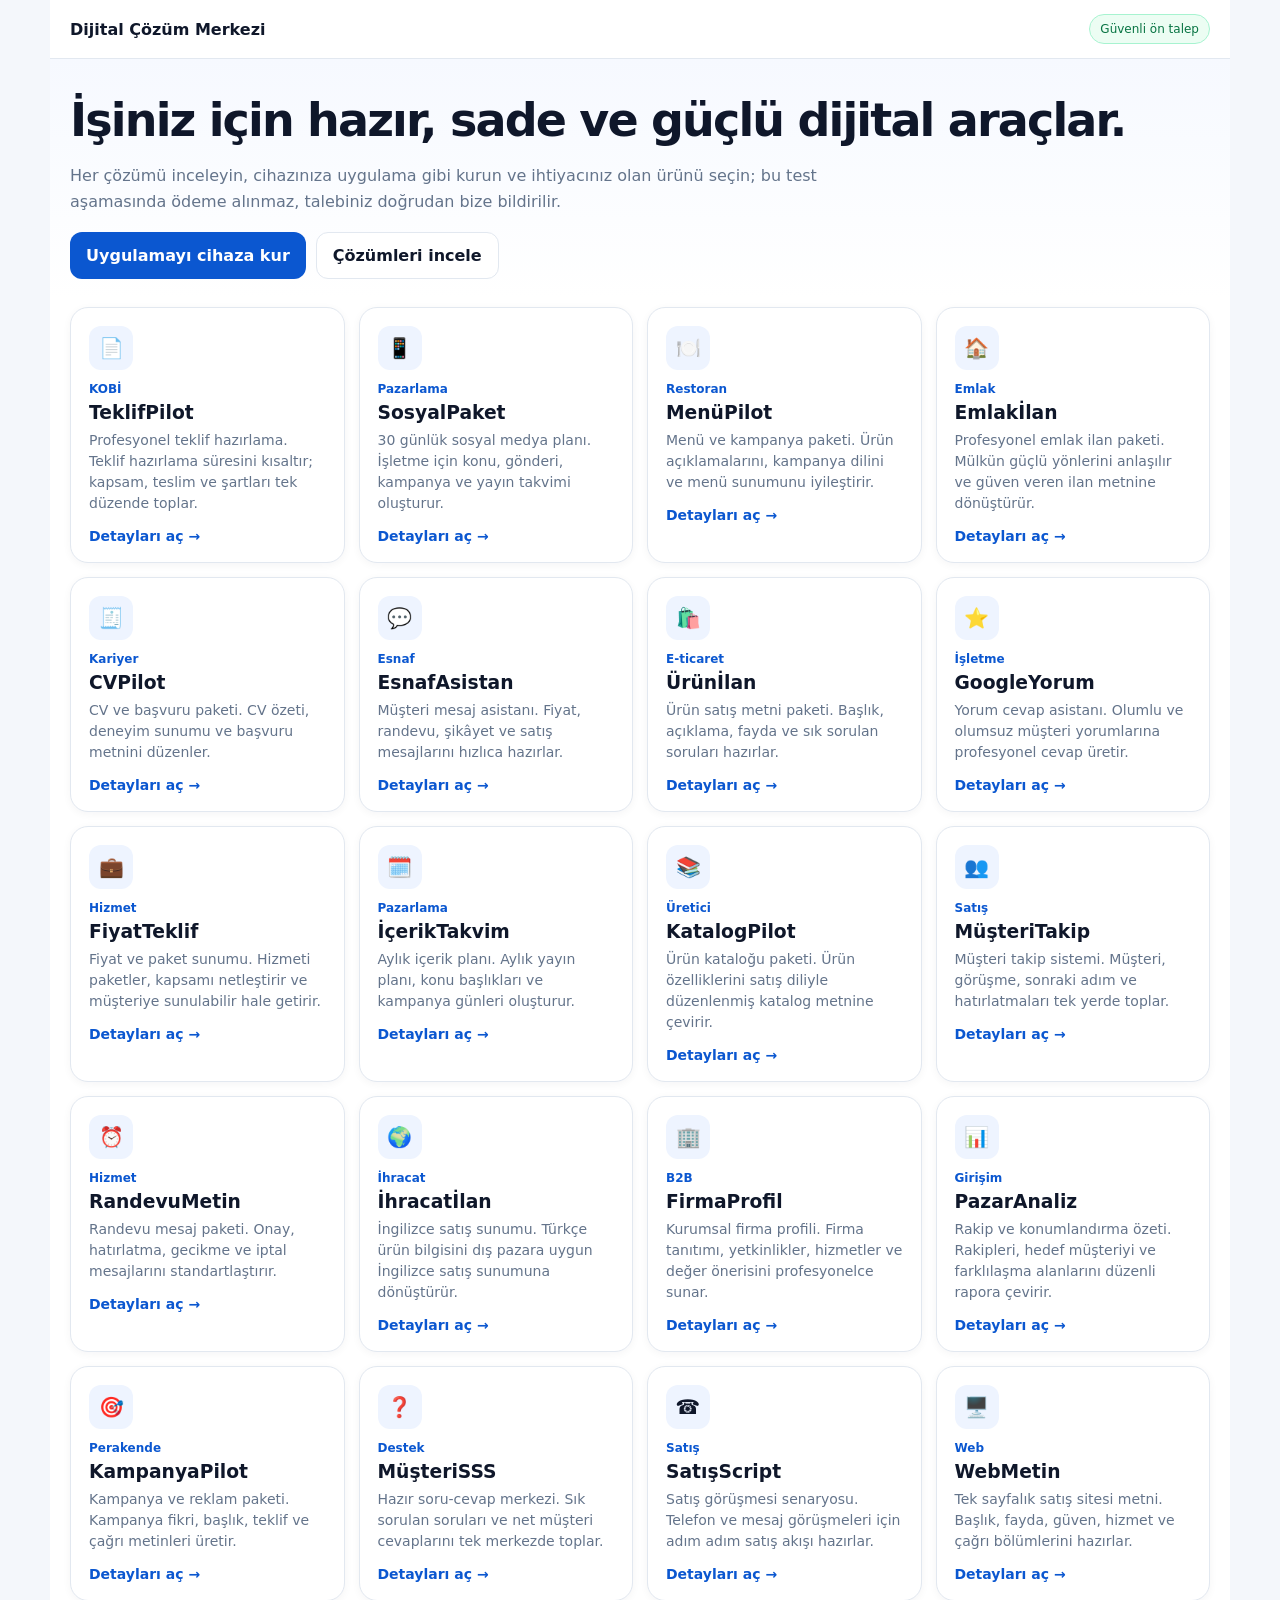
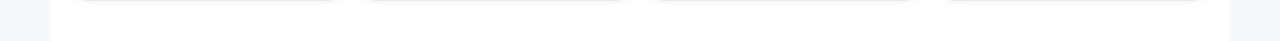
==== experiments/index.html @ 8e5ef30f "Upgrade market test to installable professional PWA with lead notifications" ====
<!doctype html><html lang="tr"><head><meta charset="utf-8"><meta name="viewport" content="width=device-width,initial-scale=1,viewport-fit=cover"><meta name="theme-color" content="#0b57d0"><link rel="manifest" href="manifest.webmanifest"><title>Dijital Çözüm Merkezi</title><style>:root{--b:#f4f7fb;--w:#fff;--t:#0f172a;--m:#64748b;--l:#e2e8f0;--p:#0b57d0;--p2:#073b91;--g:#087443}*{box-sizing:border-box}body{margin:0;background:var(--b);font-family:Inter,system-ui,-apple-system,Segoe UI,Roboto,sans-serif;color:var(--t)}button,input,textarea{font:inherit}.app{max-width:1180px;margin:auto;min-height:100vh;background:var(--w)}header{position:sticky;top:0;z-index:20;background:#ffffffed;backdrop-filter:blur(12px);border-bottom:1px solid var(--l);padding:14px 20px;display:flex;justify-content:space-between;align-items:center}.brand{font-weight:850}.secure{font-size:12px;color:var(--g);background:#ecfdf3;border:1px solid #a7f3d0;padding:7px 10px;border-radius:999px}.hero{padding:34px 20px 20px;background:linear-gradient(180deg,#f6f9ff,#fff)}.hero h1{font-size:clamp(30px,5vw,46px);margin:0 0 10px;letter-spacing:-.04em}.hero p{max-width:760px;color:var(--m);line-height:1.6}.actions{display:flex;gap:10px;flex-wrap:wrap;margin-top:18px}.btn{border:0;border-radius:12px;padding:13px 16px;font-weight:800;cursor:pointer}.primary{background:var(--p);color:#fff}.primary:hover{background:var(--p2)}.ghost{background:#fff;border:1px solid var(--l);color:var(--t)}.section{padding:8px 20px 40px}.grid{display:grid;grid-template-columns:repeat(auto-fit,minmax(245px,1fr));gap:14px}.card{border:1px solid var(--l);border-radius:18px;padding:18px;background:#fff;box-shadow:0 2px 8px #0f172a0b;cursor:pointer}.card:hover{box-shadow:0 14px 30px #0f172a14;transform:translateY(-1px)}.icon{width:44px;height:44px;border-radius:12px;background:#eef4ff;display:grid;place-items:center;font-size:20px}.cat{font-size:12px;color:var(--p);font-weight:800;margin:12px 0 6px}.card h3{margin:0 0 7px}.card p{margin:0;color:var(--m);line-height:1.5;font-size:14px}.more{margin-top:14px;color:var(--p);font-weight:800;font-size:14px}.detail{display:none;min-height:100vh}.detail.show{display:block}.catalog.hide{display:none}.dtop{position:sticky;top:0;background:#fff;border-bottom:1px solid var(--l);padding:13px 16px;display:flex;gap:10px;align-items:center;z-index:30}.back{border:1px solid var(--l);background:#fff;border-radius:10px;padding:9px 11px}.wrap{max-width:900px;margin:auto;padding:28px 18px 70px}.panel{border:1px solid var(--l);border-radius:22px;padding:24px;background:linear-gradient(135deg,#f7faff,#fff)}.panel h1{margin:8px 0 8px;font-size:34px}.panel p,.box p,.box li{color:var(--m);line-height:1.65}.chips{display:flex;gap:8px;flex-wrap:wrap;margin-top:14px}.chip{border:1px solid #c7d8ff;background:#fff;border-radius:999px;padding:7px 9px;font-size:12px}.boxes{display:grid;grid-template-columns:1fr 1fr;gap:14px;margin-top:14px}.box{border:1px solid var(--l);border-radius:18px;padding:18px}.box h3{margin:0 0 8px}.box ul{padding-left:18px;margin-bottom:0}.wide{grid-column:1/-1}.order{margin-top:14px;border:1px solid #b8cdfc;background:#f6f9ff;border-radius:18px;padding:20px}.order h3{margin-top:0}.form{display:grid;grid-template-columns:1fr 1fr;gap:10px}.form input,.form textarea{width:100%;border:1px solid var(--l);border-radius:12px;padding:12px;background:#fff}.form textarea{min-height:92px;resize:vertical}.full{grid-column:1/-1}.note{font-size:12px;color:var(--m);margin-top:10px}.installHelp{display:none;margin-top:12px;padding:12px;border-radius:12px;background:#fff8e8;color:#7c4a03}.thanks{display:none;margin-top:10px;color:var(--g);font-weight:800}@media(max-width:700px){header,.hero,.section{padding-left:15px;padding-right:15px}.grid,.boxes,.form{grid-template-columns:1fr}.wide,.full{grid-column:auto}.panel h1{font-size:29px}}</style></head><body><div class="app"><div id="catalog" class="catalog"><header><div class="brand">Dijital Çözüm Merkezi</div><div class="secure">Güvenli ön talep</div></header><section class="hero"><h1>İşiniz için hazır, sade ve güçlü dijital araçlar.</h1><p>Her çözümü inceleyin, cihazınıza uygulama gibi kurun ve ihtiyacınız olan ürünü seçin; bu test aşamasında ödeme alınmaz, talebiniz doğrudan bize bildirilir.</p><div class="actions"><button id="installBtn" class="btn primary">Uygulamayı cihaza kur</button><button class="btn ghost" onclick="document.getElementById('grid').scrollIntoView({behavior:'smooth'})">Çözümleri incele</button></div><div id="installHelp" class="installHelp"></div></section><section class="section"><div class="grid" id="grid"></div></section></div><div id="detail" class="detail"><div class="dtop"><button class="back" onclick="closeDetail()">← Geri</button><strong id="dtop">Ürün detayı</strong></div><main id="content" class="wrap"></main></div></div><script>const P=[['TeklifPilot','KOBİ','📄','Profesyonel teklif hazırlama','Teklif hazırlama süresini kısaltır; kapsam, teslim ve şartları tek düzende toplar.'],['SosyalPaket','Pazarlama','📱','30 günlük sosyal medya planı','İşletme için konu, gönderi, kampanya ve yayın takvimi oluşturur.'],['MenüPilot','Restoran','🍽️','Menü ve kampanya paketi','Ürün açıklamalarını, kampanya dilini ve menü sunumunu iyileştirir.'],['Emlakİlan','Emlak','🏠','Profesyonel emlak ilan paketi','Mülkün güçlü yönlerini anlaşılır ve güven veren ilan metnine dönüştürür.'],['CVPilot','Kariyer','🧾','CV ve başvuru paketi','CV özeti, deneyim sunumu ve başvuru metnini düzenler.'],['EsnafAsistan','Esnaf','💬','Müşteri mesaj asistanı','Fiyat, randevu, şikâyet ve satış mesajlarını hızlıca hazırlar.'],['Ürünİlan','E-ticaret','🛍️','Ürün satış metni paketi','Başlık, açıklama, fayda ve sık sorulan soruları hazırlar.'],['GoogleYorum','İşletme','⭐','Yorum cevap asistanı','Olumlu ve olumsuz müşteri yorumlarına profesyonel cevap üretir.'],['FiyatTeklif','Hizmet','💼','Fiyat ve paket sunumu','Hizmeti paketler, kapsamı netleştirir ve müşteriye sunulabilir hale getirir.'],['İçerikTakvim','Pazarlama','🗓️','Aylık içerik planı','Aylık yayın planı, konu başlıkları ve kampanya günleri oluşturur.'],['KatalogPilot','Üretici','📚','Ürün kataloğu paketi','Ürün özelliklerini satış diliyle düzenlenmiş katalog metnine çevirir.'],['MüşteriTakip','Satış','👥','Müşteri takip sistemi','Müşteri, görüşme, sonraki adım ve hatırlatmaları tek yerde toplar.'],['RandevuMetin','Hizmet','⏰','Randevu mesaj paketi','Onay, hatırlatma, gecikme ve iptal mesajlarını standartlaştırır.'],['İhracatİlan','İhracat','🌍','İngilizce satış sunumu','Türkçe ürün bilgisini dış pazara uygun İngilizce satış sunumuna dönüştürür.'],['FirmaProfil','B2B','🏢','Kurumsal firma profili','Firma tanıtımı, yetkinlikler, hizmetler ve değer önerisini profesyonelce sunar.'],['PazarAnaliz','Girişim','📊','Rakip ve konumlandırma özeti','Rakipleri, hedef müşteriyi ve farklılaşma alanlarını düzenli rapora çevirir.'],['KampanyaPilot','Perakende','🎯','Kampanya ve reklam paketi','Kampanya fikri, başlık, teklif ve çağrı metinleri üretir.'],['MüşteriSSS','Destek','❓','Hazır soru-cevap merkezi','Sık sorulan soruları ve net müşteri cevaplarını tek merkezde toplar.'],['SatışScript','Satış','☎️','Satış görüşmesi senaryosu','Telefon ve mesaj görüşmeleri için adım adım satış akışı hazırlar.'],['WebMetin','Web','🖥️','Tek sayfalık satış sitesi metni','Başlık, fayda, güven, hizmet ve çağrı bölümlerini hazırlar.']];const grid=document.getElementById('grid');P.forEach((p,i)=>{const e=document.createElement('article');e.className='card';e.onclick=()=>openDetail(i);e.innerHTML=`<div class=icon>${p[2]}</div><div class=cat>${p[1]}</div><h3>${p[0]}</h3><p>${p[3]}. ${p[4]}</p><div class=more>Detayları aç →</div>`;grid.appendChild(e)});function openDetail(i){const p=P[i];catalog.classList.add('hide');detail.classList.add('show');dtop.textContent=p[0];content.innerHTML=`<section class=panel><div class=cat>${p[1]}</div><h1>${p[0]}</h1><p>${p[4]}</p><div class=chips><span class=chip>Mobil uyumlu</span><span class=chip>Hızlı kullanım</span><span class=chip>Ödeme yok</span><span class=chip>Kurulabilir web uygulaması</span></div></section><section class=boxes><div class=box><h3>Ne çözer?</h3><p>${p[3]} sürecindeki dağınıklığı ve zaman kaybını azaltmak için tasarlanmıştır.</p></div><div class=box><h3>Kimler için?</h3><p>${p[1]} alanında çalışan küçük işletmeler, bağımsız profesyoneller ve ekipler.</p></div><div class=box><h3>Size ne verir?</h3><ul><li>Hazır, düzenli çıktı</li><li>Net iş akışı</li><li>Mobil kullanım</li><li>Tekrar kullanılabilir şablon</li></ul></div><div class=box><h3>Nasıl çalışır?</h3><ul><li>İhtiyacınızı seçersiniz</li><li>Gerekli bilgileri girersiniz</li><li>Sistem çıktıyı hazırlar</li><li>Kontrol edip kullanırsınız</li></ul></div><div class='box wide'><h3>Kurulum ve erişim</h3><p>Bu merkez telefonunuza veya bilgisayarınıza uygulama gibi kurulabilir; ana ekrandan tek dokunuşla açılır. Ürün talebi verdiğinizde seçtiğiniz çözüm ve iletişim bilgileriniz bize bildirilir.</p><button class='btn ghost' onclick='installApp()'>Cihaza kur</button></div></section><section class=order><h3>Bu çözümü istiyorum</h3><p style='color:var(--m)'>Talebinizi bırakın; seçtiğiniz ürün bize bildirim olarak ulaşsın. Test aşamasında ödeme alınmaz.</p><form action='https://formsubmit.co/muh.gurbz@gmail.com' method='POST' onsubmit='prepareForm(this,"${p[0]}")'><input type=hidden name='_subject' value='Yeni dijital ürün talebi'><input type=hidden name='_captcha' value='false'><input type=hidden name='Ürün' value='${p[0]}'><input type=hidden name='_next' value='https://muhgurbz-wq.github.io/tarladan-tabaga-mvp/experiments/?talep=alindi'><div class=form><input required name='Ad Soyad' placeholder='Ad Soyad'><input required name='E-posta' type=email placeholder='E-posta'><input name='Telefon' placeholder='Telefon / WhatsApp'><input name='Firma' placeholder='Firma / İşletme'><textarea class=full name='İhtiyaç' placeholder='Kısaca neye ihtiyacınız olduğunu yazın'></textarea><button class='btn primary full' type=submit>Talebi gönder</button></div></form><div class=note>Gönderim sonrası talep seçilen ürün adıyla birlikte e-posta bildirimi olarak iletilir.</div></section>`;scrollTo(0,0)}function closeDetail(){detail.classList.remove('show');catalog.classList.remove('hide');scrollTo(0,0)}function prepareForm(f,n){localStorage.setItem('lastLead',JSON.stringify({product:n,time:new Date().toISOString()}))}let deferred;addEventListener('beforeinstallprompt',e=>{e.preventDefault();deferred=e});async function installApp(){if(deferred){deferred.prompt();await deferred.userChoice;deferred=null}else{installHelp.style.display='block';installHelp.textContent=/iphone|ipad|ipod/i.test(navigator.userAgent)?'iPhone/iPad: Paylaş menüsünü açın ve “Ana Ekrana Ekle” seçeneğini kullanın.':'Tarayıcı menüsünden “Uygulamayı yükle” veya “Ana ekrana ekle” seçeneğini kullanın.'}}installBtn.onclick=installApp;if('serviceWorker'in navigator)navigator.serviceWorker.register('sw.js');if(new URLSearchParams(location.search).get('talep')==='alindi'){installHelp.style.display='block';installHelp.textContent='Talebiniz başarıyla gönderildi. Teşekkür ederiz.'}</script></body></html>
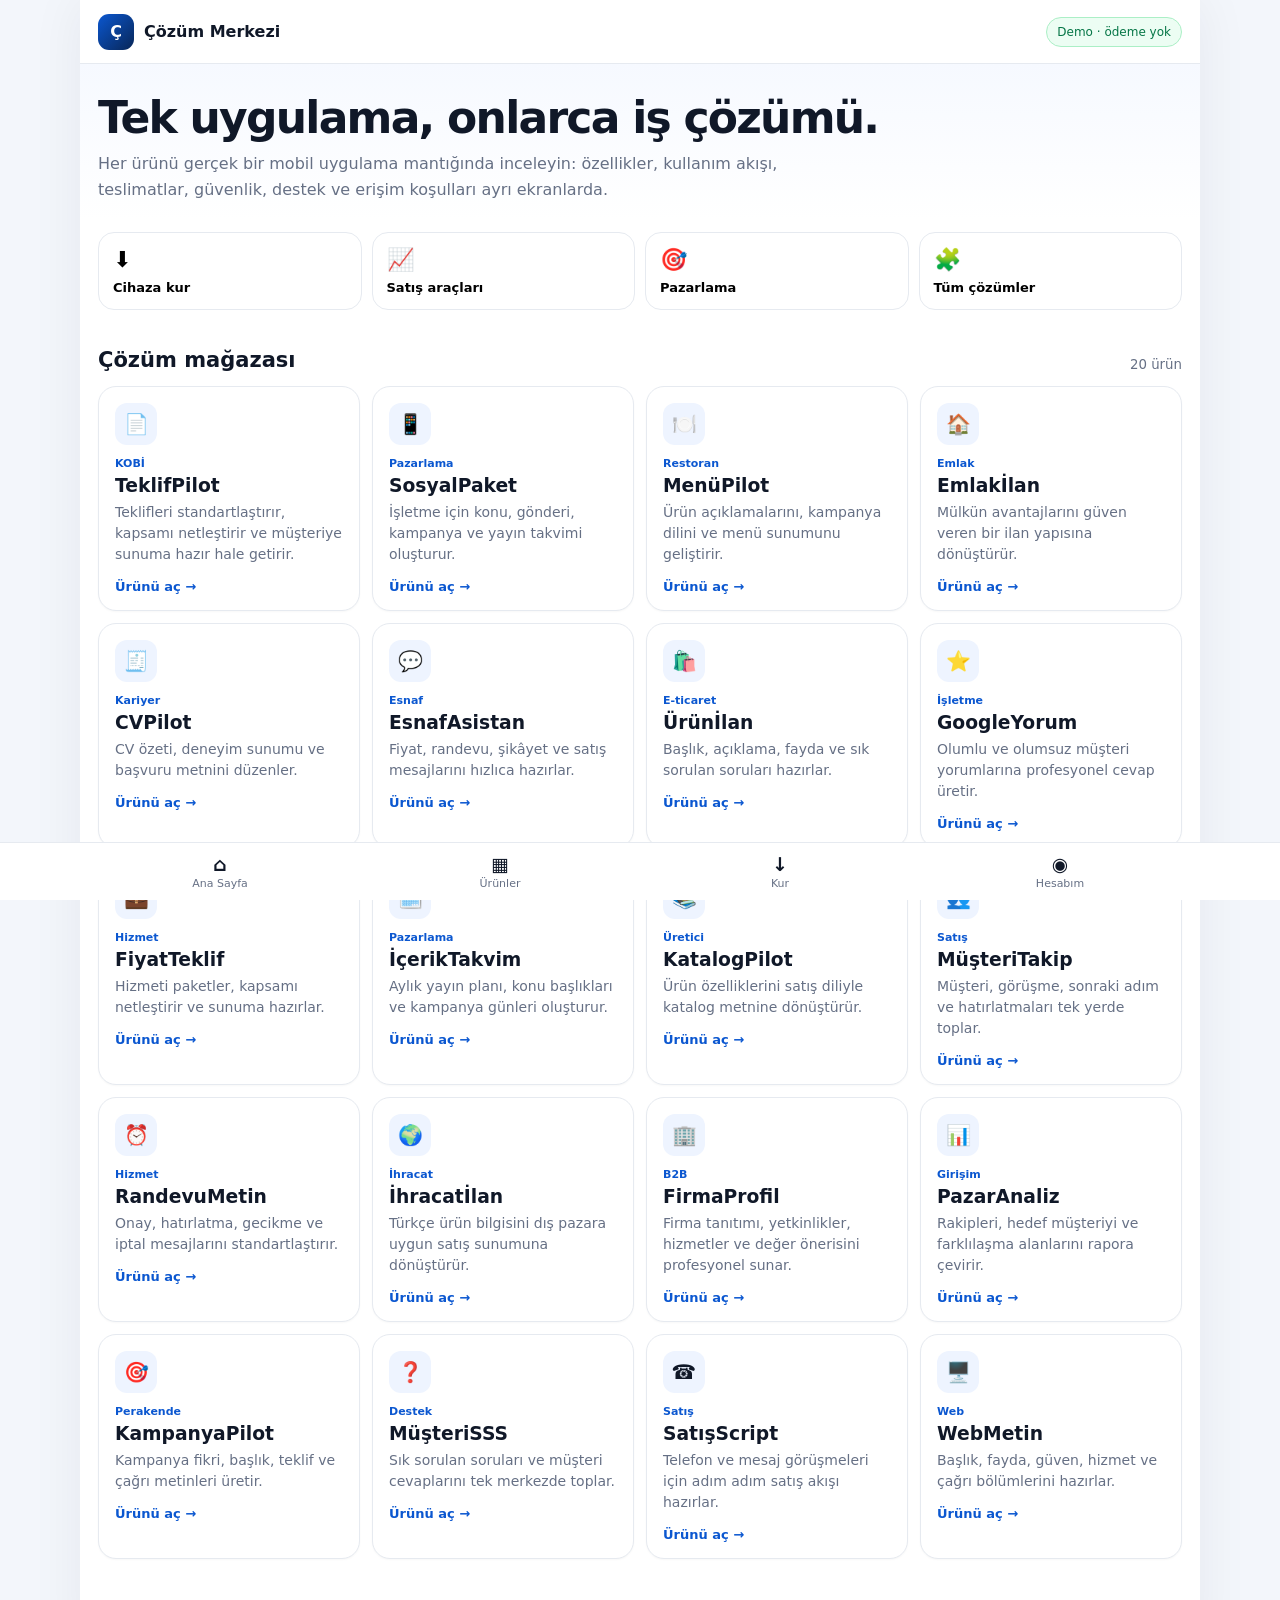
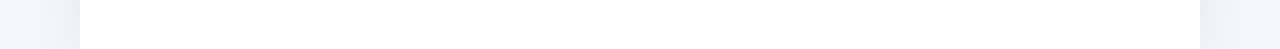
==== commit d00679e7: "Upgrade experiment hub to professional mobile app experience" ====
--- a/experiments/index.html
+++ b/experiments/index.html
@@ -1 +1 @@
-<!doctype html><html lang="tr"><head><meta charset="utf-8"><meta name="viewport" content="width=device-width,initial-scale=1,viewport-fit=cover"><meta name="theme-color" content="#0b57d0"><link rel="manifest" href="manifest.webmanifest"><title>Dijital Çözüm Merkezi</title><style>:root{--b:#f4f7fb;--w:#fff;--t:#0f172a;--m:#64748b;--l:#e2e8f0;--p:#0b57d0;--p2:#073b91;--g:#087443}*{box-sizing:border-box}body{margin:0;background:var(--b);font-family:Inter,system-ui,-apple-system,Segoe UI,Roboto,sans-serif;color:var(--t)}button,input,textarea{font:inherit}.app{max-width:1180px;margin:auto;min-height:100vh;background:var(--w)}header{position:sticky;top:0;z-index:20;background:#ffffffed;backdrop-filter:blur(12px);border-bottom:1px solid var(--l);padding:14px 20px;display:flex;justify-content:space-between;align-items:center}.brand{font-weight:850}.secure{font-size:12px;color:var(--g);background:#ecfdf3;border:1px solid #a7f3d0;padding:7px 10px;border-radius:999px}.hero{padding:34px 20px 20px;background:linear-gradient(180deg,#f6f9ff,#fff)}.hero h1{font-size:clamp(30px,5vw,46px);margin:0 0 10px;letter-spacing:-.04em}.hero p{max-width:760px;color:var(--m);line-height:1.6}.actions{display:flex;gap:10px;flex-wrap:wrap;margin-top:18px}.btn{border:0;border-radius:12px;padding:13px 16px;font-weight:800;cursor:pointer}.primary{background:var(--p);color:#fff}.primary:hover{background:var(--p2)}.ghost{background:#fff;border:1px solid var(--l);color:var(--t)}.section{padding:8px 20px 40px}.grid{display:grid;grid-template-columns:repeat(auto-fit,minmax(245px,1fr));gap:14px}.card{border:1px solid var(--l);border-radius:18px;padding:18px;background:#fff;box-shadow:0 2px 8px #0f172a0b;cursor:pointer}.card:hover{box-shadow:0 14px 30px #0f172a14;transform:translateY(-1px)}.icon{width:44px;height:44px;border-radius:12px;background:#eef4ff;display:grid;place-items:center;font-size:20px}.cat{font-size:12px;color:var(--p);font-weight:800;margin:12px 0 6px}.card h3{margin:0 0 7px}.card p{margin:0;color:var(--m);line-height:1.5;font-size:14px}.more{margin-top:14px;color:var(--p);font-weight:800;font-size:14px}.detail{display:none;min-height:100vh}.detail.show{display:block}.catalog.hide{display:none}.dtop{position:sticky;top:0;background:#fff;border-bottom:1px solid var(--l);padding:13px 16px;display:flex;gap:10px;align-items:center;z-index:30}.back{border:1px solid var(--l);background:#fff;border-radius:10px;padding:9px 11px}.wrap{max-width:900px;margin:auto;padding:28px 18px 70px}.panel{border:1px solid var(--l);border-radius:22px;padding:24px;background:linear-gradient(135deg,#f7faff,#fff)}.panel h1{margin:8px 0 8px;font-size:34px}.panel p,.box p,.box li{color:var(--m);line-height:1.65}.chips{display:flex;gap:8px;flex-wrap:wrap;margin-top:14px}.chip{border:1px solid #c7d8ff;background:#fff;border-radius:999px;padding:7px 9px;font-size:12px}.boxes{display:grid;grid-template-columns:1fr 1fr;gap:14px;margin-top:14px}.box{border:1px solid var(--l);border-radius:18px;padding:18px}.box h3{margin:0 0 8px}.box ul{padding-left:18px;margin-bottom:0}.wide{grid-column:1/-1}.order{margin-top:14px;border:1px solid #b8cdfc;background:#f6f9ff;border-radius:18px;padding:20px}.order h3{margin-top:0}.form{display:grid;grid-template-columns:1fr 1fr;gap:10px}.form input,.form textarea{width:100%;border:1px solid var(--l);border-radius:12px;padding:12px;background:#fff}.form textarea{min-height:92px;resize:vertical}.full{grid-column:1/-1}.note{font-size:12px;color:var(--m);margin-top:10px}.installHelp{display:none;margin-top:12px;padding:12px;border-radius:12px;background:#fff8e8;color:#7c4a03}.thanks{display:none;margin-top:10px;color:var(--g);font-weight:800}@media(max-width:700px){header,.hero,.section{padding-left:15px;padding-right:15px}.grid,.boxes,.form{grid-template-columns:1fr}.wide,.full{grid-column:auto}.panel h1{font-size:29px}}</style></head><body><div class="app"><div id="catalog" class="catalog"><header><div class="brand">Dijital Çözüm Merkezi</div><div class="secure">Güvenli ön talep</div></header><section class="hero"><h1>İşiniz için hazır, sade ve güçlü dijital araçlar.</h1><p>Her çözümü inceleyin, cihazınıza uygulama gibi kurun ve ihtiyacınız olan ürünü seçin; bu test aşamasında ödeme alınmaz, talebiniz doğrudan bize bildirilir.</p><div class="actions"><button id="installBtn" class="btn primary">Uygulamayı cihaza kur</button><button class="btn ghost" onclick="document.getElementById('grid').scrollIntoView({behavior:'smooth'})">Çözümleri incele</button></div><div id="installHelp" class="installHelp"></div></section><section class="section"><div class="grid" id="grid"></div></section></div><div id="detail" class="detail"><div class="dtop"><button class="back" onclick="closeDetail()">← Geri</button><strong id="dtop">Ürün detayı</strong></div><main id="content" class="wrap"></main></div></div><script>const P=[['TeklifPilot','KOBİ','📄','Profesyonel teklif hazırlama','Teklif hazırlama süresini kısaltır; kapsam, teslim ve şartları tek düzende toplar.'],['SosyalPaket','Pazarlama','📱','30 günlük sosyal medya planı','İşletme için konu, gönderi, kampanya ve yayın takvimi oluşturur.'],['MenüPilot','Restoran','🍽️','Menü ve kampanya paketi','Ürün açıklamalarını, kampanya dilini ve menü sunumunu iyileştirir.'],['Emlakİlan','Emlak','🏠','Profesyonel emlak ilan paketi','Mülkün güçlü yönlerini anlaşılır ve güven veren ilan metnine dönüştürür.'],['CVPilot','Kariyer','🧾','CV ve başvuru paketi','CV özeti, deneyim sunumu ve başvuru metnini düzenler.'],['EsnafAsistan','Esnaf','💬','Müşteri mesaj asistanı','Fiyat, randevu, şikâyet ve satış mesajlarını hızlıca hazırlar.'],['Ürünİlan','E-ticaret','🛍️','Ürün satış metni paketi','Başlık, açıklama, fayda ve sık sorulan soruları hazırlar.'],['GoogleYorum','İşletme','⭐','Yorum cevap asistanı','Olumlu ve olumsuz müşteri yorumlarına profesyonel cevap üretir.'],['FiyatTeklif','Hizmet','💼','Fiyat ve paket sunumu','Hizmeti paketler, kapsamı netleştirir ve müşteriye sunulabilir hale getirir.'],['İçerikTakvim','Pazarlama','🗓️','Aylık içerik planı','Aylık yayın planı, konu başlıkları ve kampanya günleri oluşturur.'],['KatalogPilot','Üretici','📚','Ürün kataloğu paketi','Ürün özelliklerini satış diliyle düzenlenmiş katalog metnine çevirir.'],['MüşteriTakip','Satış','👥','Müşteri takip sistemi','Müşteri, görüşme, sonraki adım ve hatırlatmaları tek yerde toplar.'],['RandevuMetin','Hizmet','⏰','Randevu mesaj paketi','Onay, hatırlatma, gecikme ve iptal mesajlarını standartlaştırır.'],['İhracatİlan','İhracat','🌍','İngilizce satış sunumu','Türkçe ürün bilgisini dış pazara uygun İngilizce satış sunumuna dönüştürür.'],['FirmaProfil','B2B','🏢','Kurumsal firma profili','Firma tanıtımı, yetkinlikler, hizmetler ve değer önerisini profesyonelce sunar.'],['PazarAnaliz','Girişim','📊','Rakip ve konumlandırma özeti','Rakipleri, hedef müşteriyi ve farklılaşma alanlarını düzenli rapora çevirir.'],['KampanyaPilot','Perakende','🎯','Kampanya ve reklam paketi','Kampanya fikri, başlık, teklif ve çağrı metinleri üretir.'],['MüşteriSSS','Destek','❓','Hazır soru-cevap merkezi','Sık sorulan soruları ve net müşteri cevaplarını tek merkezde toplar.'],['SatışScript','Satış','☎️','Satış görüşmesi senaryosu','Telefon ve mesaj görüşmeleri için adım adım satış akışı hazırlar.'],['WebMetin','Web','🖥️','Tek sayfalık satış sitesi metni','Başlık, fayda, güven, hizmet ve çağrı bölümlerini hazırlar.']];const grid=document.getElementById('grid');P.forEach((p,i)=>{const e=document.createElement('article');e.className='card';e.onclick=()=>openDetail(i);e.innerHTML=`<div class=icon>${p[2]}</div><div class=cat>${p[1]}</div><h3>${p[0]}</h3><p>${p[3]}. ${p[4]}</p><div class=more>Detayları aç →</div>`;grid.appendChild(e)});function openDetail(i){const p=P[i];catalog.classList.add('hide');detail.classList.add('show');dtop.textContent=p[0];content.innerHTML=`<section class=panel><div class=cat>${p[1]}</div><h1>${p[0]}</h1><p>${p[4]}</p><div class=chips><span class=chip>Mobil uyumlu</span><span class=chip>Hızlı kullanım</span><span class=chip>Ödeme yok</span><span class=chip>Kurulabilir web uygulaması</span></div></section><section class=boxes><div class=box><h3>Ne çözer?</h3><p>${p[3]} sürecindeki dağınıklığı ve zaman kaybını azaltmak için tasarlanmıştır.</p></div><div class=box><h3>Kimler için?</h3><p>${p[1]} alanında çalışan küçük işletmeler, bağımsız profesyoneller ve ekipler.</p></div><div class=box><h3>Size ne verir?</h3><ul><li>Hazır, düzenli çıktı</li><li>Net iş akışı</li><li>Mobil kullanım</li><li>Tekrar kullanılabilir şablon</li></ul></div><div class=box><h3>Nasıl çalışır?</h3><ul><li>İhtiyacınızı seçersiniz</li><li>Gerekli bilgileri girersiniz</li><li>Sistem çıktıyı hazırlar</li><li>Kontrol edip kullanırsınız</li></ul></div><div class='box wide'><h3>Kurulum ve erişim</h3><p>Bu merkez telefonunuza veya bilgisayarınıza uygulama gibi kurulabilir; ana ekrandan tek dokunuşla açılır. Ürün talebi verdiğinizde seçtiğiniz çözüm ve iletişim bilgileriniz bize bildirilir.</p><button class='btn ghost' onclick='installApp()'>Cihaza kur</button></div></section><section class=order><h3>Bu çözümü istiyorum</h3><p style='color:var(--m)'>Talebinizi bırakın; seçtiğiniz ürün bize bildirim olarak ulaşsın. Test aşamasında ödeme alınmaz.</p><form action='https://formsubmit.co/muh.gurbz@gmail.com' method='POST' onsubmit='prepareForm(this,"${p[0]}")'><input type=hidden name='_subject' value='Yeni dijital ürün talebi'><input type=hidden name='_captcha' value='false'><input type=hidden name='Ürün' value='${p[0]}'><input type=hidden name='_next' value='https://muhgurbz-wq.github.io/tarladan-tabaga-mvp/experiments/?talep=alindi'><div class=form><input required name='Ad Soyad' placeholder='Ad Soyad'><input required name='E-posta' type=email placeholder='E-posta'><input name='Telefon' placeholder='Telefon / WhatsApp'><input name='Firma' placeholder='Firma / İşletme'><textarea class=full name='İhtiyaç' placeholder='Kısaca neye ihtiyacınız olduğunu yazın'></textarea><button class='btn primary full' type=submit>Talebi gönder</button></div></form><div class=note>Gönderim sonrası talep seçilen ürün adıyla birlikte e-posta bildirimi olarak iletilir.</div></section>`;scrollTo(0,0)}function closeDetail(){detail.classList.remove('show');catalog.classList.remove('hide');scrollTo(0,0)}function prepareForm(f,n){localStorage.setItem('lastLead',JSON.stringify({product:n,time:new Date().toISOString()}))}let deferred;addEventListener('beforeinstallprompt',e=>{e.preventDefault();deferred=e});async function installApp(){if(deferred){deferred.prompt();await deferred.userChoice;deferred=null}else{installHelp.style.display='block';installHelp.textContent=/iphone|ipad|ipod/i.test(navigator.userAgent)?'iPhone/iPad: Paylaş menüsünü açın ve “Ana Ekrana Ekle” seçeneğini kullanın.':'Tarayıcı menüsünden “Uygulamayı yükle” veya “Ana ekrana ekle” seçeneğini kullanın.'}}installBtn.onclick=installApp;if('serviceWorker'in navigator)navigator.serviceWorker.register('sw.js');if(new URLSearchParams(location.search).get('talep')==='alindi'){installHelp.style.display='block';installHelp.textContent='Talebiniz başarıyla gönderildi. Teşekkür ederiz.'}</script></body></html>+<!doctype html><html lang="tr"><head><meta charset="utf-8"><meta name="viewport" content="width=device-width,initial-scale=1,viewport-fit=cover"><meta name="theme-color" content="#0a2a66"><link rel="manifest" href="manifest.webmanifest"><title>Çözüm Merkezi</title><style>:root{--bg:#f3f6fb;--card:#fff;--text:#101828;--muted:#667085;--line:#e6eaf0;--brand:#0b57d0;--nav:#082657;--soft:#eef4ff;--ok:#067647}*{box-sizing:border-box}body{margin:0;font-family:Inter,system-ui,-apple-system,Segoe UI,Roboto,sans-serif;background:var(--bg);color:var(--text)}button,input,textarea{font:inherit}.phone{max-width:1120px;margin:auto;min-height:100vh;background:#fff;box-shadow:0 0 50px #0f172a10}.top{position:sticky;top:0;z-index:20;height:64px;padding:0 18px;display:flex;align-items:center;justify-content:space-between;background:#fff;border-bottom:1px solid var(--line)}.brand{display:flex;align-items:center;gap:10px;font-weight:850}.logo{width:36px;height:36px;border-radius:11px;background:linear-gradient(135deg,#0b57d0,#082657);color:#fff;display:grid;place-items:center}.status{font-size:12px;color:var(--ok);background:#ecfdf3;border:1px solid #abefc6;border-radius:999px;padding:7px 10px}.hero{padding:28px 18px 16px;background:linear-gradient(180deg,#f6f9ff,#fff)}.hero h1{margin:0 0 8px;font-size:clamp(28px,5vw,44px);letter-spacing:-.04em}.hero p{margin:0;color:var(--muted);line-height:1.65;max-width:760px}.quick{display:grid;grid-template-columns:repeat(4,1fr);gap:10px;padding:12px 18px 18px}.q{border:1px solid var(--line);background:#fff;border-radius:16px;padding:14px;text-align:left;cursor:pointer}.q b{display:block;margin-top:8px;font-size:13px}.q span{font-size:22px}.section{padding:8px 18px 90px}.sectionTitle{display:flex;align-items:end;justify-content:space-between;margin:12px 0 14px}.sectionTitle h2{margin:0;font-size:21px}.sectionTitle small{color:var(--muted)}.grid{display:grid;grid-template-columns:repeat(auto-fit,minmax(240px,1fr));gap:12px}.card{border:1px solid var(--line);border-radius:18px;padding:16px;background:#fff;cursor:pointer;transition:.15s;box-shadow:0 1px 2px #10182808}.card:hover{transform:translateY(-1px);box-shadow:0 12px 28px #10182812}.ic{width:42px;height:42px;border-radius:12px;background:var(--soft);display:grid;place-items:center;font-size:20px}.cat{color:var(--brand);font-size:11px;font-weight:850;margin-top:12px}.card h3{margin:5px 0 6px}.card p{margin:0;color:var(--muted);font-size:14px;line-height:1.5}.arrow{margin-top:14px;color:var(--brand);font-weight:800;font-size:13px}.detail{display:none;min-height:100vh;background:#fff}.detail.show{display:block}.home.hide{display:none}.dtop{position:sticky;top:0;z-index:30;background:#fff;border-bottom:1px solid var(--line);height:62px;display:flex;align-items:center;gap:12px;padding:0 16px}.back{border:1px solid var(--line);background:#fff;border-radius:11px;padding:9px 11px}.wrap{max-width:900px;margin:auto;padding:24px 16px 100px}.productHead{background:linear-gradient(135deg,#eef4ff,#fff);border:1px solid #d7e4ff;border-radius:22px;padding:22px}.productHead h1{margin:6px 0 8px;font-size:34px}.productHead p{color:var(--muted);line-height:1.65}.tags{display:flex;gap:8px;flex-wrap:wrap}.tag{border:1px solid #cfdcff;background:#fff;border-radius:999px;padding:7px 9px;font-size:12px}.menu{display:grid;grid-template-columns:repeat(3,1fr);gap:10px;margin:14px 0}.menu button{border:1px solid var(--line);background:#fff;border-radius:14px;padding:14px 10px;font-weight:800;cursor:pointer}.menu button.active{background:var(--nav);color:#fff;border-color:var(--nav)}.panel{display:none}.panel.active{display:block}.block{border:1px solid var(--line);border-radius:18px;padding:18px;margin-top:12px}.block h3{margin:0 0 8px}.block p,.block li{color:var(--muted);line-height:1.65}.steps{counter-reset:s}.steps li{list-style:none;position:relative;padding:0 0 16px 38px}.steps li:before{counter-increment:s;content:counter(s);position:absolute;left:0;top:0;width:26px;height:26px;border-radius:50%;display:grid;place-items:center;background:var(--soft);color:var(--brand);font-weight:850}.actionbar{position:fixed;left:0;right:0;bottom:0;background:#ffffffef;backdrop-filter:blur(12px);border-top:1px solid var(--line);padding:10px 14px;z-index:40}.actioninner{max-width:900px;margin:auto;display:grid;grid-template-columns:1fr 1fr;gap:10px}.btn{border:0;border-radius:13px;padding:14px 16px;font-weight:850;cursor:pointer}.primary{background:var(--brand);color:#fff}.ghost{background:#fff;border:1px solid var(--line)}.form{display:grid;grid-template-columns:1fr 1fr;gap:10px}.form input,.form textarea{width:100%;padding:12px;border:1px solid var(--line);border-radius:12px}.form textarea{min-height:100px;resize:vertical}.full{grid-column:1/-1}.note{font-size:12px;color:var(--muted);margin-top:8px}.bottomnav{position:fixed;left:0;right:0;bottom:0;background:#fff;border-top:1px solid var(--line);z-index:15}.bn{max-width:1120px;margin:auto;display:grid;grid-template-columns:repeat(4,1fr)}.bn button{border:0;background:#fff;padding:10px 4px;color:var(--muted);font-size:11px}.bn button b{display:block;font-size:19px;color:var(--text);margin-bottom:2px}.installHelp{display:none;padding:12px;border-radius:12px;background:#fff8e8;color:#7c4a03;margin-top:12px}@media(max-width:720px){.quick{grid-template-columns:repeat(2,1fr)}.grid{grid-template-columns:1fr}.menu{grid-template-columns:1fr 1fr 1fr}.productHead h1{font-size:29px}.form{grid-template-columns:1fr}.full{grid-column:auto}}</style></head><body><div class="phone"><div id="home" class="home"><header class="top"><div class="brand"><div class="logo">Ç</div><span>Çözüm Merkezi</span></div><div class="status">Demo · ödeme yok</div></header><section class="hero"><h1>Tek uygulama, onlarca iş çözümü.</h1><p>Her ürünü gerçek bir mobil uygulama mantığında inceleyin: özellikler, kullanım akışı, teslimatlar, güvenlik, destek ve erişim koşulları ayrı ekranlarda.</p><div id="installHelp" class="installHelp"></div></section><section class="quick"><button class="q" onclick="installApp()"><span>⬇️</span><b>Cihaza kur</b></button><button class="q" onclick="filterCat('Satış')"><span>📈</span><b>Satış araçları</b></button><button class="q" onclick="filterCat('Pazarlama')"><span>🎯</span><b>Pazarlama</b></button><button class="q" onclick="document.getElementById('products').scrollIntoView({behavior:'smooth'})"><span>🧩</span><b>Tüm çözümler</b></button></section><section class="section" id="products"><div class="sectionTitle"><h2>Çözüm mağazası</h2><small>20 ürün</small></div><div id="grid" class="grid"></div></section><nav class="bottomnav"><div class="bn"><button><b>⌂</b>Ana Sayfa</button><button onclick="document.getElementById('products').scrollIntoView({behavior:'smooth'})"><b>▦</b>Ürünler</button><button onclick="installApp()"><b>↓</b>Kur</button><button onclick="alert('Hesap ve abonelik yönetimi gerçek backend bağlandıktan sonra aktif olacaktır.')"><b>◉</b>Hesabım</button></div></nav></div><div id="detail" class="detail"><div class="dtop"><button class="back" onclick="closeDetail()">←</button><strong id="topTitle">Ürün</strong></div><main class="wrap" id="content"></main><div class="actionbar"><div class="actioninner"><button class="btn ghost" onclick="installApp()">Cihaza kur</button><button class="btn primary" id="wantBtn">Bu çözümü istiyorum</button></div></div></div></div><script>const P=[['TeklifPilot','KOBİ','📄','Profesyonel teklif hazırlama','Teklifleri standartlaştırır, kapsamı netleştirir ve müşteriye sunuma hazır hale getirir.'],['SosyalPaket','Pazarlama','📱','30 günlük sosyal medya planı','İşletme için konu, gönderi, kampanya ve yayın takvimi oluşturur.'],['MenüPilot','Restoran','🍽️','Menü ve kampanya paketi','Ürün açıklamalarını, kampanya dilini ve menü sunumunu geliştirir.'],['Emlakİlan','Emlak','🏠','Profesyonel emlak ilan paketi','Mülkün avantajlarını güven veren bir ilan yapısına dönüştürür.'],['CVPilot','Kariyer','🧾','CV ve başvuru paketi','CV özeti, deneyim sunumu ve başvuru metnini düzenler.'],['EsnafAsistan','Esnaf','💬','Müşteri mesaj asistanı','Fiyat, randevu, şikâyet ve satış mesajlarını hızlıca hazırlar.'],['Ürünİlan','E-ticaret','🛍️','Ürün satış metni paketi','Başlık, açıklama, fayda ve sık sorulan soruları hazırlar.'],['GoogleYorum','İşletme','⭐','Yorum cevap asistanı','Olumlu ve olumsuz müşteri yorumlarına profesyonel cevap üretir.'],['FiyatTeklif','Hizmet','💼','Fiyat ve paket sunumu','Hizmeti paketler, kapsamı netleştirir ve sunuma hazırlar.'],['İçerikTakvim','Pazarlama','🗓️','Aylık içerik planı','Aylık yayın planı, konu başlıkları ve kampanya günleri oluşturur.'],['KatalogPilot','Üretici','📚','Ürün kataloğu paketi','Ürün özelliklerini satış diliyle katalog metnine dönüştürür.'],['MüşteriTakip','Satış','👥','Müşteri takip sistemi','Müşteri, görüşme, sonraki adım ve hatırlatmaları tek yerde toplar.'],['RandevuMetin','Hizmet','⏰','Randevu mesaj paketi','Onay, hatırlatma, gecikme ve iptal mesajlarını standartlaştırır.'],['İhracatİlan','İhracat','🌍','İngilizce satış sunumu','Türkçe ürün bilgisini dış pazara uygun satış sunumuna dönüştürür.'],['FirmaProfil','B2B','🏢','Kurumsal firma profili','Firma tanıtımı, yetkinlikler, hizmetler ve değer önerisini profesyonel sunar.'],['PazarAnaliz','Girişim','📊','Rakip ve konumlandırma özeti','Rakipleri, hedef müşteriyi ve farklılaşma alanlarını rapora çevirir.'],['KampanyaPilot','Perakende','🎯','Kampanya ve reklam paketi','Kampanya fikri, başlık, teklif ve çağrı metinleri üretir.'],['MüşteriSSS','Destek','❓','Hazır soru-cevap merkezi','Sık sorulan soruları ve müşteri cevaplarını tek merkezde toplar.'],['SatışScript','Satış','☎️','Satış görüşmesi senaryosu','Telefon ve mesaj görüşmeleri için adım adım satış akışı hazırlar.'],['WebMetin','Web','🖥️','Tek sayfalık satış sitesi metni','Başlık, fayda, güven, hizmet ve çağrı bölümlerini hazırlar.']];let current=0;const grid=document.getElementById('grid');function render(list=P){grid.innerHTML='';list.forEach(p=>{const i=P.indexOf(p),e=document.createElement('article');e.className='card';e.onclick=()=>openDetail(i);e.innerHTML=`<div class=ic>${p[2]}</div><div class=cat>${p[1]}</div><h3>${p[0]}</h3><p>${p[4]}</p><div class=arrow>Ürünü aç →</div>`;grid.appendChild(e)})}render();function filterCat(c){render(P.filter(p=>p[1]===c));document.getElementById('products').scrollIntoView({behavior:'smooth'})}function openDetail(i){current=i;const p=P[i];home.classList.add('hide');detail.classList.add('show');topTitle.textContent=p[0];content.innerHTML=`<section class=productHead><div class=cat>${p[1]}</div><h1>${p[2]} ${p[0]}</h1><p>${p[4]}</p><div class=tags><span class=tag>Mobil uyumlu</span><span class=tag>PWA kurulabilir</span><span class=tag>Güncellenebilir</span><span class=tag>Demo erişimi</span></div></section><div class=menu><button class=active onclick="tab(this,'overview')">Genel Bakış</button><button onclick="tab(this,'features')">Özellikler</button><button onclick="tab(this,'access')">Erişim</button></div><section id=overview class='panel active'><div class=block><h3>Ne işe yarar?</h3><p>${p[4]}</p></div><div class=block><h3>Nasıl kullanılır?</h3><ol class=steps><li>Uygulamayı açın ve ihtiyacınızı seçin.</li><li>Gerekli müşteri veya iş bilgilerini girin.</li><li>Sistem düzenli çıktıyı hazırlasın.</li><li>Sonucu kontrol edin, kopyalayın, indirin veya paylaşın.</li></ol></div><div class=block><h3>Size ne teslim eder?</h3><ul><li>Kullanıma hazır profesyonel çıktı</li><li>Tekrar kullanılabilir kayıt ve şablon yapısı</li><li>Mobil cihazdan hızlı erişim</li><li>Gelecek sürümlerde hesabınıza bağlı geçmiş işlemler</li></ul></div></section><section id=features class=panel><div class=block><h3>Ürün özellikleri</h3><ul><li>Adım adım yönlendirilmiş iş akışı</li><li>Mobil öncelikli sade ekranlar</li><li>Çıktıyı kopyalama / dışa aktarma yapısı</li><li>Uygulama gibi ana ekrana kurulabilme</li><li>Yeni özelliklerin merkezi güncellenebilmesi</li><li>Destek ve talep kanalının ürün içine gömülmesi</li></ul></div><div class=block><h3>Güven ve şeffaflık</h3><p>Bu sürüm pazar doğrulama demosudur; ödeme alınmaz. Gerçek abonelik, kullanıcı hesabı, sunucu tarafı erişim kontrolü ve faturalandırma ancak talep doğrulandıktan sonra güvenli backend ile bağlanacaktır.</p></div></section><section id=access class=panel><div class=block><h3>Kurulum</h3><p>Tarayıcı destekliyorsa tek dokunuşla PWA olarak telefona kurulabilir; aksi durumda tarayıcı menüsündeki “Ana ekrana ekle / Uygulamayı yükle” seçeneği kullanılır.</p><button class='btn ghost' onclick='installApp()'>Cihaza kur</button></div><div class=block><h3>Hesap ve abonelik</h3><p>Profesyonel son yapıda her müşteri kendi hesabıyla giriş yapacak; aktif planı, kullanım hakkı, geçmiş işlemleri, plan değişikliği ve iptal durumu sunucu tarafından yönetilecek. Şu an ödeme bağlanmadığı için sahte bir abonelik görüntüsü göstermiyoruz.</p></div><div class=block><h3>Bu ürünü talep et</h3><form action='https://formsubmit.co/muh.gurbz@gmail.com' method='POST'><input type=hidden name='_subject' value='Yeni ürün talebi'><input type=hidden name='_captcha' value='false'><input type=hidden name='Ürün' value='${p[0]}'><input type=hidden name='_next' value='https://muhgurbz-wq.github.io/tarladan-tabaga-mvp/experiments/?talep=alindi'><div class=form><input required name='Ad Soyad' placeholder='Ad Soyad'><input required type=email name='E-posta' placeholder='E-posta'><input name='Telefon' placeholder='Telefon / WhatsApp'><input name='Firma' placeholder='Firma / İşletme'><textarea class=full name='İhtiyaç' placeholder='Bu ürünü ne için kullanacağınızı kısaca yazın'></textarea><button class='btn primary full' type=submit>Talebi gönder</button></div></form><div class=note>Talep seçilen ürün adı ve iletişim bilgilerinizle birlikte bize e-posta bildirimi olarak iletilir.</div></div></section>`;wantBtn.onclick=()=>{document.querySelectorAll('.menu button')[2].click();document.querySelector('#access .block:last-child').scrollIntoView({behavior:'smooth'})};scrollTo(0,0)}function tab(btn,id){document.querySelectorAll('.menu button').forEach(b=>b.classList.remove('active'));btn.classList.add('active');document.querySelectorAll('.panel').forEach(p=>p.classList.remove('active'));document.getElementById(id).classList.add('active')}function closeDetail(){detail.classList.remove('show');home.classList.remove('hide');render();scrollTo(0,0)}let deferred;addEventListener('beforeinstallprompt',e=>{e.preventDefault();deferred=e});async function installApp(){if(deferred){deferred.prompt();await deferred.userChoice;deferred=null}else{installHelp.style.display='block';installHelp.textContent=/iphone|ipad|ipod/i.test(navigator.userAgent)?'iPhone/iPad: Paylaş menüsünden “Ana Ekrana Ekle” seçeneğini kullanın.':'Tarayıcı menüsünden “Uygulamayı yükle” veya “Ana ekrana ekle” seçeneğini kullanın.';scrollTo(0,0)}}if('serviceWorker'in navigator)navigator.serviceWorker.register('sw.js');if(new URLSearchParams(location.search).get('talep')==='alindi'){installHelp.style.display='block';installHelp.textContent='Talebiniz başarıyla alındı.'}</script></body></html>
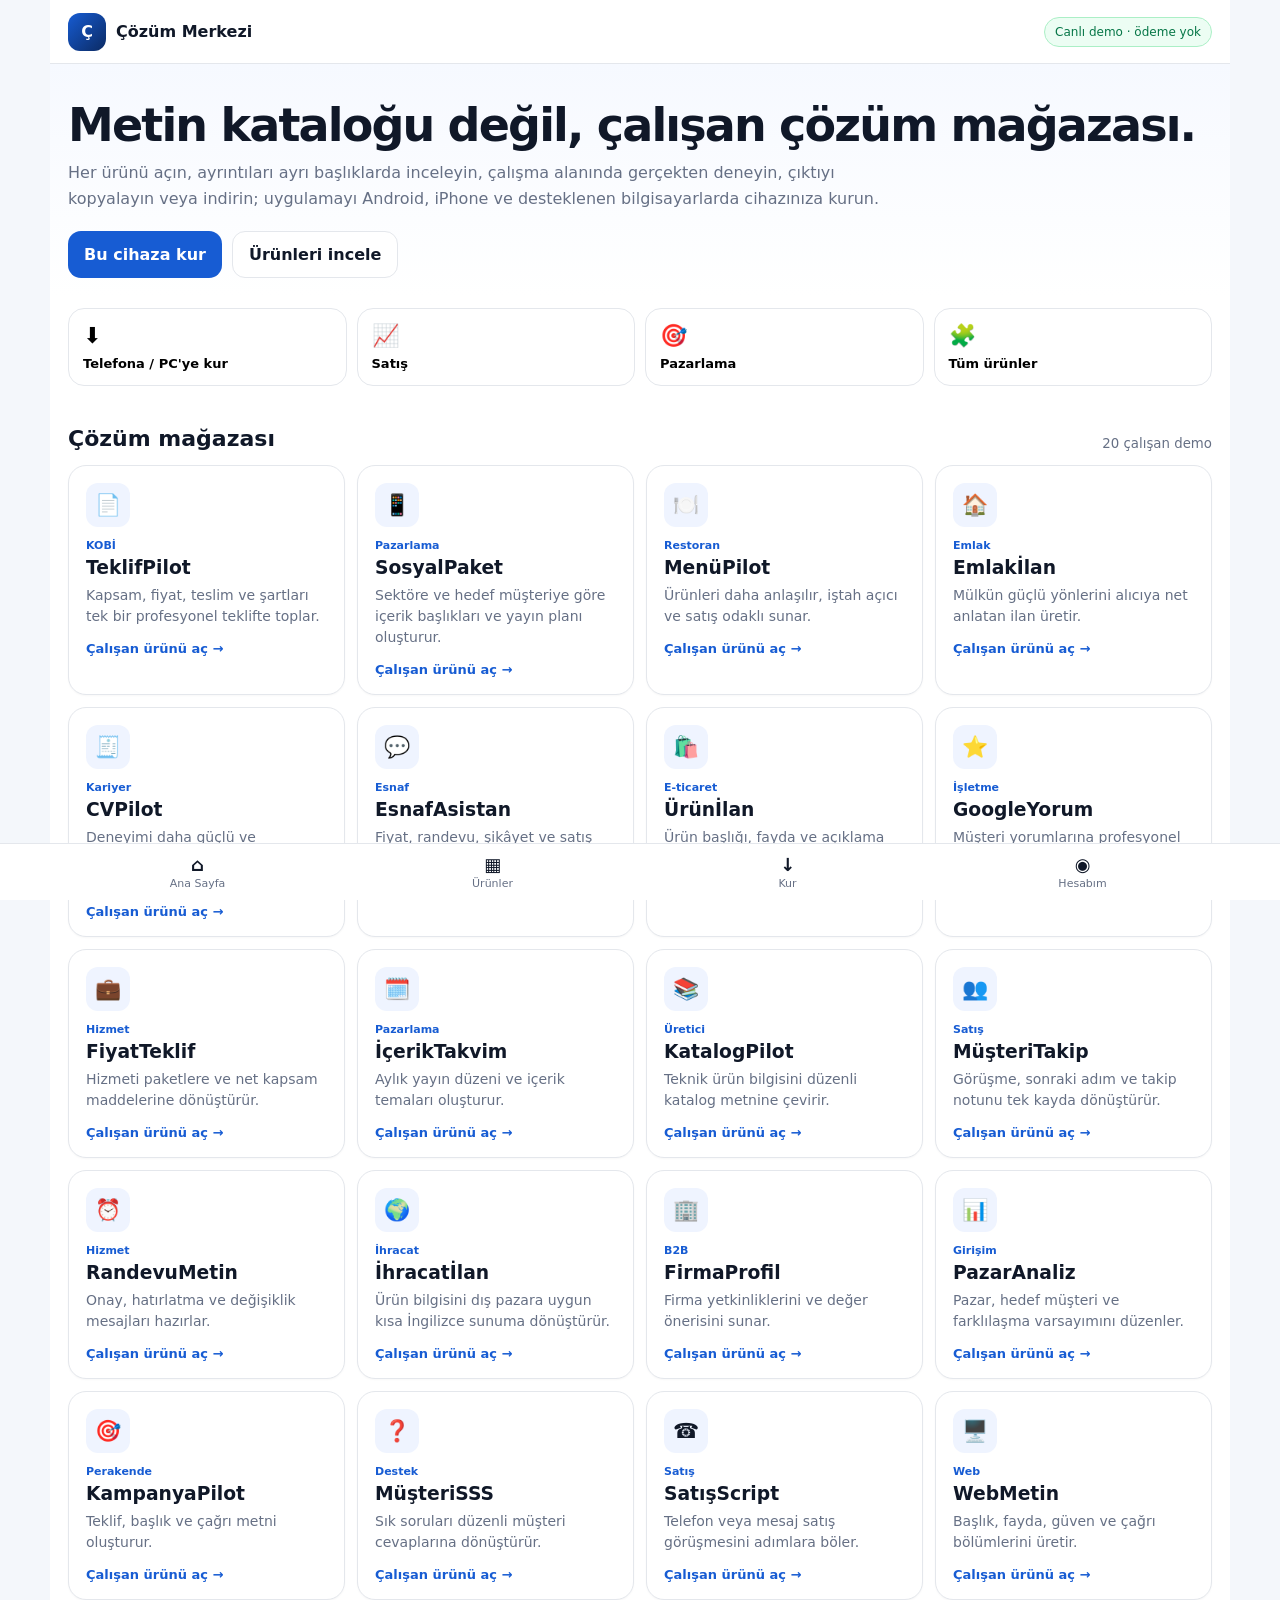
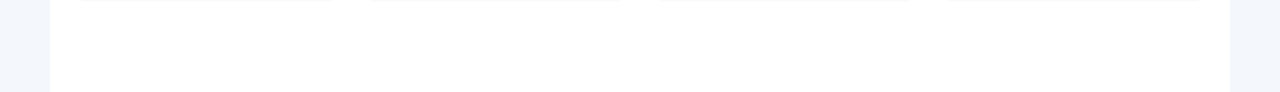
==== commit 4f164ea4: "Turn product catalog into interactive installable workspace" ====
--- a/experiments/index.html
+++ b/experiments/index.html
@@ -1 +1 @@
-<!doctype html><html lang="tr"><head><meta charset="utf-8"><meta name="viewport" content="width=device-width,initial-scale=1,viewport-fit=cover"><meta name="theme-color" content="#0a2a66"><link rel="manifest" href="manifest.webmanifest"><title>Çözüm Merkezi</title><style>:root{--bg:#f3f6fb;--card:#fff;--text:#101828;--muted:#667085;--line:#e6eaf0;--brand:#0b57d0;--nav:#082657;--soft:#eef4ff;--ok:#067647}*{box-sizing:border-box}body{margin:0;font-family:Inter,system-ui,-apple-system,Segoe UI,Roboto,sans-serif;background:var(--bg);color:var(--text)}button,input,textarea{font:inherit}.phone{max-width:1120px;margin:auto;min-height:100vh;background:#fff;box-shadow:0 0 50px #0f172a10}.top{position:sticky;top:0;z-index:20;height:64px;padding:0 18px;display:flex;align-items:center;justify-content:space-between;background:#fff;border-bottom:1px solid var(--line)}.brand{display:flex;align-items:center;gap:10px;font-weight:850}.logo{width:36px;height:36px;border-radius:11px;background:linear-gradient(135deg,#0b57d0,#082657);color:#fff;display:grid;place-items:center}.status{font-size:12px;color:var(--ok);background:#ecfdf3;border:1px solid #abefc6;border-radius:999px;padding:7px 10px}.hero{padding:28px 18px 16px;background:linear-gradient(180deg,#f6f9ff,#fff)}.hero h1{margin:0 0 8px;font-size:clamp(28px,5vw,44px);letter-spacing:-.04em}.hero p{margin:0;color:var(--muted);line-height:1.65;max-width:760px}.quick{display:grid;grid-template-columns:repeat(4,1fr);gap:10px;padding:12px 18px 18px}.q{border:1px solid var(--line);background:#fff;border-radius:16px;padding:14px;text-align:left;cursor:pointer}.q b{display:block;margin-top:8px;font-size:13px}.q span{font-size:22px}.section{padding:8px 18px 90px}.sectionTitle{display:flex;align-items:end;justify-content:space-between;margin:12px 0 14px}.sectionTitle h2{margin:0;font-size:21px}.sectionTitle small{color:var(--muted)}.grid{display:grid;grid-template-columns:repeat(auto-fit,minmax(240px,1fr));gap:12px}.card{border:1px solid var(--line);border-radius:18px;padding:16px;background:#fff;cursor:pointer;transition:.15s;box-shadow:0 1px 2px #10182808}.card:hover{transform:translateY(-1px);box-shadow:0 12px 28px #10182812}.ic{width:42px;height:42px;border-radius:12px;background:var(--soft);display:grid;place-items:center;font-size:20px}.cat{color:var(--brand);font-size:11px;font-weight:850;margin-top:12px}.card h3{margin:5px 0 6px}.card p{margin:0;color:var(--muted);font-size:14px;line-height:1.5}.arrow{margin-top:14px;color:var(--brand);font-weight:800;font-size:13px}.detail{display:none;min-height:100vh;background:#fff}.detail.show{display:block}.home.hide{display:none}.dtop{position:sticky;top:0;z-index:30;background:#fff;border-bottom:1px solid var(--line);height:62px;display:flex;align-items:center;gap:12px;padding:0 16px}.back{border:1px solid var(--line);background:#fff;border-radius:11px;padding:9px 11px}.wrap{max-width:900px;margin:auto;padding:24px 16px 100px}.productHead{background:linear-gradient(135deg,#eef4ff,#fff);border:1px solid #d7e4ff;border-radius:22px;padding:22px}.productHead h1{margin:6px 0 8px;font-size:34px}.productHead p{color:var(--muted);line-height:1.65}.tags{display:flex;gap:8px;flex-wrap:wrap}.tag{border:1px solid #cfdcff;background:#fff;border-radius:999px;padding:7px 9px;font-size:12px}.menu{display:grid;grid-template-columns:repeat(3,1fr);gap:10px;margin:14px 0}.menu button{border:1px solid var(--line);background:#fff;border-radius:14px;padding:14px 10px;font-weight:800;cursor:pointer}.menu button.active{background:var(--nav);color:#fff;border-color:var(--nav)}.panel{display:none}.panel.active{display:block}.block{border:1px solid var(--line);border-radius:18px;padding:18px;margin-top:12px}.block h3{margin:0 0 8px}.block p,.block li{color:var(--muted);line-height:1.65}.steps{counter-reset:s}.steps li{list-style:none;position:relative;padding:0 0 16px 38px}.steps li:before{counter-increment:s;content:counter(s);position:absolute;left:0;top:0;width:26px;height:26px;border-radius:50%;display:grid;place-items:center;background:var(--soft);color:var(--brand);font-weight:850}.actionbar{position:fixed;left:0;right:0;bottom:0;background:#ffffffef;backdrop-filter:blur(12px);border-top:1px solid var(--line);padding:10px 14px;z-index:40}.actioninner{max-width:900px;margin:auto;display:grid;grid-template-columns:1fr 1fr;gap:10px}.btn{border:0;border-radius:13px;padding:14px 16px;font-weight:850;cursor:pointer}.primary{background:var(--brand);color:#fff}.ghost{background:#fff;border:1px solid var(--line)}.form{display:grid;grid-template-columns:1fr 1fr;gap:10px}.form input,.form textarea{width:100%;padding:12px;border:1px solid var(--line);border-radius:12px}.form textarea{min-height:100px;resize:vertical}.full{grid-column:1/-1}.note{font-size:12px;color:var(--muted);margin-top:8px}.bottomnav{position:fixed;left:0;right:0;bottom:0;background:#fff;border-top:1px solid var(--line);z-index:15}.bn{max-width:1120px;margin:auto;display:grid;grid-template-columns:repeat(4,1fr)}.bn button{border:0;background:#fff;padding:10px 4px;color:var(--muted);font-size:11px}.bn button b{display:block;font-size:19px;color:var(--text);margin-bottom:2px}.installHelp{display:none;padding:12px;border-radius:12px;background:#fff8e8;color:#7c4a03;margin-top:12px}@media(max-width:720px){.quick{grid-template-columns:repeat(2,1fr)}.grid{grid-template-columns:1fr}.menu{grid-template-columns:1fr 1fr 1fr}.productHead h1{font-size:29px}.form{grid-template-columns:1fr}.full{grid-column:auto}}</style></head><body><div class="phone"><div id="home" class="home"><header class="top"><div class="brand"><div class="logo">Ç</div><span>Çözüm Merkezi</span></div><div class="status">Demo · ödeme yok</div></header><section class="hero"><h1>Tek uygulama, onlarca iş çözümü.</h1><p>Her ürünü gerçek bir mobil uygulama mantığında inceleyin: özellikler, kullanım akışı, teslimatlar, güvenlik, destek ve erişim koşulları ayrı ekranlarda.</p><div id="installHelp" class="installHelp"></div></section><section class="quick"><button class="q" onclick="installApp()"><span>⬇️</span><b>Cihaza kur</b></button><button class="q" onclick="filterCat('Satış')"><span>📈</span><b>Satış araçları</b></button><button class="q" onclick="filterCat('Pazarlama')"><span>🎯</span><b>Pazarlama</b></button><button class="q" onclick="document.getElementById('products').scrollIntoView({behavior:'smooth'})"><span>🧩</span><b>Tüm çözümler</b></button></section><section class="section" id="products"><div class="sectionTitle"><h2>Çözüm mağazası</h2><small>20 ürün</small></div><div id="grid" class="grid"></div></section><nav class="bottomnav"><div class="bn"><button><b>⌂</b>Ana Sayfa</button><button onclick="document.getElementById('products').scrollIntoView({behavior:'smooth'})"><b>▦</b>Ürünler</button><button onclick="installApp()"><b>↓</b>Kur</button><button onclick="alert('Hesap ve abonelik yönetimi gerçek backend bağlandıktan sonra aktif olacaktır.')"><b>◉</b>Hesabım</button></div></nav></div><div id="detail" class="detail"><div class="dtop"><button class="back" onclick="closeDetail()">←</button><strong id="topTitle">Ürün</strong></div><main class="wrap" id="content"></main><div class="actionbar"><div class="actioninner"><button class="btn ghost" onclick="installApp()">Cihaza kur</button><button class="btn primary" id="wantBtn">Bu çözümü istiyorum</button></div></div></div></div><script>const P=[['TeklifPilot','KOBİ','📄','Profesyonel teklif hazırlama','Teklifleri standartlaştırır, kapsamı netleştirir ve müşteriye sunuma hazır hale getirir.'],['SosyalPaket','Pazarlama','📱','30 günlük sosyal medya planı','İşletme için konu, gönderi, kampanya ve yayın takvimi oluşturur.'],['MenüPilot','Restoran','🍽️','Menü ve kampanya paketi','Ürün açıklamalarını, kampanya dilini ve menü sunumunu geliştirir.'],['Emlakİlan','Emlak','🏠','Profesyonel emlak ilan paketi','Mülkün avantajlarını güven veren bir ilan yapısına dönüştürür.'],['CVPilot','Kariyer','🧾','CV ve başvuru paketi','CV özeti, deneyim sunumu ve başvuru metnini düzenler.'],['EsnafAsistan','Esnaf','💬','Müşteri mesaj asistanı','Fiyat, randevu, şikâyet ve satış mesajlarını hızlıca hazırlar.'],['Ürünİlan','E-ticaret','🛍️','Ürün satış metni paketi','Başlık, açıklama, fayda ve sık sorulan soruları hazırlar.'],['GoogleYorum','İşletme','⭐','Yorum cevap asistanı','Olumlu ve olumsuz müşteri yorumlarına profesyonel cevap üretir.'],['FiyatTeklif','Hizmet','💼','Fiyat ve paket sunumu','Hizmeti paketler, kapsamı netleştirir ve sunuma hazırlar.'],['İçerikTakvim','Pazarlama','🗓️','Aylık içerik planı','Aylık yayın planı, konu başlıkları ve kampanya günleri oluşturur.'],['KatalogPilot','Üretici','📚','Ürün kataloğu paketi','Ürün özelliklerini satış diliyle katalog metnine dönüştürür.'],['MüşteriTakip','Satış','👥','Müşteri takip sistemi','Müşteri, görüşme, sonraki adım ve hatırlatmaları tek yerde toplar.'],['RandevuMetin','Hizmet','⏰','Randevu mesaj paketi','Onay, hatırlatma, gecikme ve iptal mesajlarını standartlaştırır.'],['İhracatİlan','İhracat','🌍','İngilizce satış sunumu','Türkçe ürün bilgisini dış pazara uygun satış sunumuna dönüştürür.'],['FirmaProfil','B2B','🏢','Kurumsal firma profili','Firma tanıtımı, yetkinlikler, hizmetler ve değer önerisini profesyonel sunar.'],['PazarAnaliz','Girişim','📊','Rakip ve konumlandırma özeti','Rakipleri, hedef müşteriyi ve farklılaşma alanlarını rapora çevirir.'],['KampanyaPilot','Perakende','🎯','Kampanya ve reklam paketi','Kampanya fikri, başlık, teklif ve çağrı metinleri üretir.'],['MüşteriSSS','Destek','❓','Hazır soru-cevap merkezi','Sık sorulan soruları ve müşteri cevaplarını tek merkezde toplar.'],['SatışScript','Satış','☎️','Satış görüşmesi senaryosu','Telefon ve mesaj görüşmeleri için adım adım satış akışı hazırlar.'],['WebMetin','Web','🖥️','Tek sayfalık satış sitesi metni','Başlık, fayda, güven, hizmet ve çağrı bölümlerini hazırlar.']];let current=0;const grid=document.getElementById('grid');function render(list=P){grid.innerHTML='';list.forEach(p=>{const i=P.indexOf(p),e=document.createElement('article');e.className='card';e.onclick=()=>openDetail(i);e.innerHTML=`<div class=ic>${p[2]}</div><div class=cat>${p[1]}</div><h3>${p[0]}</h3><p>${p[4]}</p><div class=arrow>Ürünü aç →</div>`;grid.appendChild(e)})}render();function filterCat(c){render(P.filter(p=>p[1]===c));document.getElementById('products').scrollIntoView({behavior:'smooth'})}function openDetail(i){current=i;const p=P[i];home.classList.add('hide');detail.classList.add('show');topTitle.textContent=p[0];content.innerHTML=`<section class=productHead><div class=cat>${p[1]}</div><h1>${p[2]} ${p[0]}</h1><p>${p[4]}</p><div class=tags><span class=tag>Mobil uyumlu</span><span class=tag>PWA kurulabilir</span><span class=tag>Güncellenebilir</span><span class=tag>Demo erişimi</span></div></section><div class=menu><button class=active onclick="tab(this,'overview')">Genel Bakış</button><button onclick="tab(this,'features')">Özellikler</button><button onclick="tab(this,'access')">Erişim</button></div><section id=overview class='panel active'><div class=block><h3>Ne işe yarar?</h3><p>${p[4]}</p></div><div class=block><h3>Nasıl kullanılır?</h3><ol class=steps><li>Uygulamayı açın ve ihtiyacınızı seçin.</li><li>Gerekli müşteri veya iş bilgilerini girin.</li><li>Sistem düzenli çıktıyı hazırlasın.</li><li>Sonucu kontrol edin, kopyalayın, indirin veya paylaşın.</li></ol></div><div class=block><h3>Size ne teslim eder?</h3><ul><li>Kullanıma hazır profesyonel çıktı</li><li>Tekrar kullanılabilir kayıt ve şablon yapısı</li><li>Mobil cihazdan hızlı erişim</li><li>Gelecek sürümlerde hesabınıza bağlı geçmiş işlemler</li></ul></div></section><section id=features class=panel><div class=block><h3>Ürün özellikleri</h3><ul><li>Adım adım yönlendirilmiş iş akışı</li><li>Mobil öncelikli sade ekranlar</li><li>Çıktıyı kopyalama / dışa aktarma yapısı</li><li>Uygulama gibi ana ekrana kurulabilme</li><li>Yeni özelliklerin merkezi güncellenebilmesi</li><li>Destek ve talep kanalının ürün içine gömülmesi</li></ul></div><div class=block><h3>Güven ve şeffaflık</h3><p>Bu sürüm pazar doğrulama demosudur; ödeme alınmaz. Gerçek abonelik, kullanıcı hesabı, sunucu tarafı erişim kontrolü ve faturalandırma ancak talep doğrulandıktan sonra güvenli backend ile bağlanacaktır.</p></div></section><section id=access class=panel><div class=block><h3>Kurulum</h3><p>Tarayıcı destekliyorsa tek dokunuşla PWA olarak telefona kurulabilir; aksi durumda tarayıcı menüsündeki “Ana ekrana ekle / Uygulamayı yükle” seçeneği kullanılır.</p><button class='btn ghost' onclick='installApp()'>Cihaza kur</button></div><div class=block><h3>Hesap ve abonelik</h3><p>Profesyonel son yapıda her müşteri kendi hesabıyla giriş yapacak; aktif planı, kullanım hakkı, geçmiş işlemleri, plan değişikliği ve iptal durumu sunucu tarafından yönetilecek. Şu an ödeme bağlanmadığı için sahte bir abonelik görüntüsü göstermiyoruz.</p></div><div class=block><h3>Bu ürünü talep et</h3><form action='https://formsubmit.co/muh.gurbz@gmail.com' method='POST'><input type=hidden name='_subject' value='Yeni ürün talebi'><input type=hidden name='_captcha' value='false'><input type=hidden name='Ürün' value='${p[0]}'><input type=hidden name='_next' value='https://muhgurbz-wq.github.io/tarladan-tabaga-mvp/experiments/?talep=alindi'><div class=form><input required name='Ad Soyad' placeholder='Ad Soyad'><input required type=email name='E-posta' placeholder='E-posta'><input name='Telefon' placeholder='Telefon / WhatsApp'><input name='Firma' placeholder='Firma / İşletme'><textarea class=full name='İhtiyaç' placeholder='Bu ürünü ne için kullanacağınızı kısaca yazın'></textarea><button class='btn primary full' type=submit>Talebi gönder</button></div></form><div class=note>Talep seçilen ürün adı ve iletişim bilgilerinizle birlikte bize e-posta bildirimi olarak iletilir.</div></div></section>`;wantBtn.onclick=()=>{document.querySelectorAll('.menu button')[2].click();document.querySelector('#access .block:last-child').scrollIntoView({behavior:'smooth'})};scrollTo(0,0)}function tab(btn,id){document.querySelectorAll('.menu button').forEach(b=>b.classList.remove('active'));btn.classList.add('active');document.querySelectorAll('.panel').forEach(p=>p.classList.remove('active'));document.getElementById(id).classList.add('active')}function closeDetail(){detail.classList.remove('show');home.classList.remove('hide');render();scrollTo(0,0)}let deferred;addEventListener('beforeinstallprompt',e=>{e.preventDefault();deferred=e});async function installApp(){if(deferred){deferred.prompt();await deferred.userChoice;deferred=null}else{installHelp.style.display='block';installHelp.textContent=/iphone|ipad|ipod/i.test(navigator.userAgent)?'iPhone/iPad: Paylaş menüsünden “Ana Ekrana Ekle” seçeneğini kullanın.':'Tarayıcı menüsünden “Uygulamayı yükle” veya “Ana ekrana ekle” seçeneğini kullanın.';scrollTo(0,0)}}if('serviceWorker'in navigator)navigator.serviceWorker.register('sw.js');if(new URLSearchParams(location.search).get('talep')==='alindi'){installHelp.style.display='block';installHelp.textContent='Talebiniz başarıyla alındı.'}</script></body></html>+<!doctype html><html lang="tr"><head><meta charset="utf-8"><meta name="viewport" content="width=device-width,initial-scale=1,viewport-fit=cover"><meta name="theme-color" content="#0b2a63"><link rel="manifest" href="manifest.webmanifest"><title>Çözüm Merkezi</title><style>:root{--bg:#f4f7fb;--card:#fff;--text:#101828;--muted:#667085;--line:#e4e7ec;--brand:#175cd3;--nav:#0b2a63;--soft:#eff4ff;--ok:#067647;--warn:#b54708}*{box-sizing:border-box}body{margin:0;background:var(--bg);font-family:Inter,system-ui,-apple-system,Segoe UI,Roboto,sans-serif;color:var(--text)}button,input,textarea,select{font:inherit}.shell{max-width:1180px;margin:auto;min-height:100vh;background:#fff}.top{position:sticky;top:0;z-index:30;height:64px;padding:0 18px;display:flex;align-items:center;justify-content:space-between;background:#ffffffef;backdrop-filter:blur(12px);border-bottom:1px solid var(--line)}.brand{display:flex;align-items:center;gap:10px;font-weight:850}.logo{width:38px;height:38px;border-radius:12px;background:linear-gradient(135deg,#175cd3,#0b2a63);color:#fff;display:grid;place-items:center}.status{font-size:12px;color:var(--ok);background:#ecfdf3;border:1px solid #abefc6;padding:7px 10px;border-radius:999px}.hero{padding:34px 18px 18px;background:linear-gradient(180deg,#f6f9ff,#fff)}.hero h1{margin:0 0 8px;font-size:clamp(30px,5vw,46px);letter-spacing:-.04em}.hero p{margin:0;color:var(--muted);line-height:1.65;max-width:820px}.heroActions{display:flex;gap:10px;flex-wrap:wrap;margin-top:18px}.btn{border:0;border-radius:13px;padding:13px 16px;font-weight:800;cursor:pointer}.primary{background:var(--brand);color:#fff}.ghost{background:#fff;border:1px solid var(--line);color:var(--text)}.quick{display:grid;grid-template-columns:repeat(4,1fr);gap:10px;padding:12px 18px 18px}.q{border:1px solid var(--line);background:#fff;border-radius:16px;padding:14px;text-align:left;cursor:pointer}.q b{display:block;margin-top:8px;font-size:13px}.q span{font-size:22px}.section{padding:10px 18px 92px}.sectionTitle{display:flex;justify-content:space-between;align-items:end;margin:12px 0 14px}.sectionTitle h2{margin:0;font-size:22px}.sectionTitle small{color:var(--muted)}.grid{display:grid;grid-template-columns:repeat(auto-fit,minmax(250px,1fr));gap:12px}.card{border:1px solid var(--line);border-radius:18px;padding:17px;background:#fff;cursor:pointer;box-shadow:0 1px 2px #10182808;transition:.15s}.card:hover{transform:translateY(-1px);box-shadow:0 12px 28px #10182814}.ic{width:44px;height:44px;border-radius:12px;background:var(--soft);display:grid;place-items:center;font-size:21px}.cat{font-size:11px;color:var(--brand);font-weight:850;margin-top:12px}.card h3{margin:5px 0 7px}.card p{margin:0;color:var(--muted);font-size:14px;line-height:1.5}.arrow{margin-top:14px;color:var(--brand);font-weight:800;font-size:13px}.detail{display:none;min-height:100vh;background:#fff}.detail.show{display:block}.home.hide{display:none}.dtop{position:sticky;top:0;z-index:35;height:62px;display:flex;align-items:center;gap:12px;padding:0 16px;background:#fff;border-bottom:1px solid var(--line)}.back{border:1px solid var(--line);background:#fff;border-radius:11px;padding:9px 11px;cursor:pointer}.wrap{max-width:940px;margin:auto;padding:24px 16px 110px}.head{border:1px solid #d1e0ff;background:linear-gradient(135deg,#eef4ff,#fff);border-radius:22px;padding:23px}.head h1{margin:6px 0 8px;font-size:34px}.head p{color:var(--muted);line-height:1.65}.tags{display:flex;gap:8px;flex-wrap:wrap}.tag{border:1px solid #cfdcff;background:#fff;border-radius:999px;padding:7px 9px;font-size:12px}.tabs{display:grid;grid-template-columns:repeat(4,1fr);gap:9px;margin:14px 0}.tabs button{border:1px solid var(--line);background:#fff;border-radius:13px;padding:12px 8px;font-weight:800;cursor:pointer}.tabs button.active{background:var(--nav);color:#fff;border-color:var(--nav)}.panel{display:none}.panel.active{display:block}.block{border:1px solid var(--line);border-radius:18px;padding:18px;margin-top:12px}.block h3{margin:0 0 9px}.block p,.block li{color:var(--muted);line-height:1.65}.accordion{margin-top:12px;border:1px solid var(--line);border-radius:16px;overflow:hidden}.accHead{width:100%;border:0;background:#fff;padding:15px 16px;display:flex;justify-content:space-between;text-align:left;font-weight:800;cursor:pointer}.accBody{display:none;padding:0 16px 16px;color:var(--muted);line-height:1.65}.accordion.open .accBody{display:block}.workspace{display:grid;grid-template-columns:1fr 1fr;gap:12px}.field label{display:block;font-size:12px;font-weight:800;margin-bottom:6px}.field input,.field textarea,.field select{width:100%;border:1px solid var(--line);border-radius:12px;padding:12px;background:#fff}.field textarea{min-height:95px;resize:vertical}.full{grid-column:1/-1}.output{white-space:pre-wrap;border:1px dashed #98a2b3;background:#fafafa;border-radius:14px;padding:16px;min-height:140px;line-height:1.6}.toolActions{display:flex;gap:9px;flex-wrap:wrap;margin-top:10px}.installBox{border:1px solid #cfdcff;background:#f7f9ff;border-radius:16px;padding:16px}.installChoices{display:grid;grid-template-columns:repeat(3,1fr);gap:10px;margin-top:12px}.choice{border:1px solid var(--line);border-radius:14px;padding:14px;background:#fff}.choice b{display:block;margin-bottom:6px}.choice span{font-size:13px;color:var(--muted);line-height:1.45}.notice{display:none;margin-top:10px;padding:12px;border-radius:12px;background:#fff8e8;color:#7c4a03}.order{border:1px solid #b2ccff;background:#f6f9ff;border-radius:18px;padding:18px;margin-top:12px}.form{display:grid;grid-template-columns:1fr 1fr;gap:10px}.form input,.form textarea{width:100%;border:1px solid var(--line);border-radius:12px;padding:12px}.form textarea{min-height:95px}.small{font-size:12px;color:var(--muted);line-height:1.5}.bottom{position:fixed;left:0;right:0;bottom:0;background:#ffffffef;backdrop-filter:blur(12px);border-top:1px solid var(--line);z-index:40;padding:10px 14px}.bottomIn{max-width:940px;margin:auto;display:grid;grid-template-columns:1fr 1fr;gap:10px}.bottomnav{position:fixed;left:0;right:0;bottom:0;background:#fff;border-top:1px solid var(--line);z-index:20}.bn{max-width:1180px;margin:auto;display:grid;grid-template-columns:repeat(4,1fr)}.bn button{border:0;background:#fff;padding:10px 4px;color:var(--muted);font-size:11px}.bn button b{display:block;font-size:18px;color:var(--text);margin-bottom:2px}@media(max-width:760px){.quick{grid-template-columns:repeat(2,1fr)}.grid{grid-template-columns:1fr}.tabs{grid-template-columns:repeat(2,1fr)}.workspace,.form,.installChoices{grid-template-columns:1fr}.full{grid-column:auto}.head h1{font-size:29px}}</style></head><body><div class="shell"><div id="home" class="home"><header class="top"><div class="brand"><div class="logo">Ç</div><span>Çözüm Merkezi</span></div><div class="status">Canlı demo · ödeme yok</div></header><section class="hero"><h1>Metin kataloğu değil, çalışan çözüm mağazası.</h1><p>Her ürünü açın, ayrıntıları ayrı başlıklarda inceleyin, çalışma alanında gerçekten deneyin, çıktıyı kopyalayın veya indirin; uygulamayı Android, iPhone ve desteklenen bilgisayarlarda cihazınıza kurun.</p><div class="heroActions"><button class="btn primary" onclick="installApp()">Bu cihaza kur</button><button class="btn ghost" onclick="document.getElementById('products').scrollIntoView({behavior:'smooth'})">Ürünleri incele</button></div><div id="installNotice" class="notice"></div></section><section class="quick"><button class="q" onclick="installApp()"><span>⬇️</span><b>Telefona / PC'ye kur</b></button><button class="q" onclick="filterCat('Satış')"><span>📈</span><b>Satış</b></button><button class="q" onclick="filterCat('Pazarlama')"><span>🎯</span><b>Pazarlama</b></button><button class="q" onclick="render(P)"><span>🧩</span><b>Tüm ürünler</b></button></section><section class="section" id="products"><div class="sectionTitle"><h2>Çözüm mağazası</h2><small>20 çalışan demo</small></div><div id="grid" class="grid"></div></section><nav class="bottomnav"><div class="bn"><button onclick="scrollTo(0,0)"><b>⌂</b>Ana Sayfa</button><button onclick="document.getElementById('products').scrollIntoView({behavior:'smooth'})"><b>▦</b>Ürünler</button><button onclick="installApp()"><b>↓</b>Kur</button><button onclick="accountInfo()"><b>◉</b>Hesabım</button></div></nav></div><div id="detail" class="detail"><div class="dtop"><button class="back" onclick="closeDetail()">←</button><strong id="topTitle">Ürün</strong></div><main class="wrap" id="content"></main><div class="bottom"><div class="bottomIn"><button class="btn ghost" onclick="installApp()">Cihaza kur</button><button class="btn primary" onclick="showTab('request')">Bu çözümü istiyorum</button></div></div></div></div><script>const DATA={TeklifPilot:{cat:'KOBİ',icon:'📄',title:'Profesyonel teklif hazırlama',desc:'Kapsam, fiyat, teslim ve şartları tek bir profesyonel teklifte toplar.',fields:['Müşteri / firma','Hizmet veya iş','Fiyat / bütçe'],out:(a,b,c)=>`PROFESYONEL TEKLİF\n\nMüşteri: ${a}\nHizmet: ${b}\nTeklif bedeli: ${c}\n\nKapsam: Belirtilen hizmet müşterinin talebi doğrultusunda planlanacaktır.\nTeslim: İş kapsamı onaylandıktan sonra netleştirilir.\nŞartlar: Kapsam dışı ilave işler ayrıca değerlendirilir.\n\nOnay için bu teklife yanıt verebilirsiniz.`},SosyalPaket:{cat:'Pazarlama',icon:'📱',title:'30 günlük sosyal medya planı',desc:'Sektöre ve hedef müşteriye göre içerik başlıkları ve yayın planı oluşturur.',fields:['İşletme / marka','Sektör','Hedef müşteri'],out:(a,b,c)=>`30 GÜNLÜK İÇERİK PLANI — ${a}\nSektör: ${b}\nHedef: ${c}\n\n1. hafta: Tanıtım + fayda + müşteri sorusu\n2. hafta: Ürün/hizmet örneği + güven kanıtı + kampanya\n3. hafta: Eğitim içeriği + sık soru + perde arkası\n4. hafta: Başarı örneği + teklif + güçlü çağrı\n\nHer içerikte tek net mesaj ve tek çağrı kullanın.`},MenüPilot:{cat:'Restoran',icon:'🍽️',title:'Menü ve kampanya paketi',desc:'Ürünleri daha anlaşılır, iştah açıcı ve satış odaklı sunar.',fields:['İşletme adı','Ürün / yemek','Öne çıkan özellik'],out:(a,b,c)=>`${a}\n\n${b}\n${c} özelliği öne çıkarılarak sade ve güven veren biçimde sunulur.\n\nKampanya başlığı: Bugünün öne çıkan lezzeti\nÇağrı: Siparişinizi şimdi oluşturun veya masanız için isteyin.`},Emlakİlan:{cat:'Emlak',icon:'🏠',title:'Profesyonel emlak ilan paketi',desc:'Mülkün güçlü yönlerini alıcıya net anlatan ilan üretir.',fields:['Mülk türü','Konum','Öne çıkan özellikler'],out:(a,b,c)=>`${b} — ${a}\n\nÖne çıkanlar: ${c}\n\nKonumu, kullanım avantajları ve yaşam kolaylığıyla öne çıkan bu ${a.toLowerCase()} için detaylı bilgi ve yerinde inceleme talep edebilirsiniz.\n\nCiddi alıcılar için görüşme ve randevu planlanabilir.`},CVPilot:{cat:'Kariyer',icon:'🧾',title:'CV ve başvuru paketi',desc:'Deneyimi daha güçlü ve okunabilir profesyonel özete dönüştürür.',fields:['Ad Soyad','Hedef pozisyon','Deneyim / beceriler'],out:(a,b,c)=>`${a}\nHedef Pozisyon: ${b}\n\nPROFİL ÖZETİ\n${c} alanlarında deneyim ve beceriye sahip, sonuç odaklı bir aday. ${b} pozisyonunda katkı sağlamaya odaklanır.\n\nBaşvuru mesajı: Merhaba, ${b} pozisyonu için başvurumu paylaşmak isterim. Deneyimimin pozisyon ihtiyaçlarıyla örtüştüğünü düşünüyorum.`},EsnafAsistan:{cat:'Esnaf',icon:'💬',title:'Müşteri mesaj asistanı',desc:'Fiyat, randevu, şikâyet ve satış mesajlarını düzenler.',fields:['Müşteri adı','Konu','Verilecek bilgi'],out:(a,b,c)=>`Merhaba ${a},\n\n${b} hakkında mesajınız için teşekkür ederiz. ${c}\n\nUygunsa sonraki adımı hemen planlayabiliriz. Sorunuz olursa buradan yazabilirsiniz.`},'Ürünİlan':{cat:'E-ticaret',icon:'🛍️',title:'Ürün satış metni paketi',desc:'Ürün başlığı, fayda ve açıklama çıktısı oluşturur.',fields:['Ürün adı','Hedef müşteri','Temel fayda'],out:(a,b,c)=>`${a} — ${c}\n\nKimler için: ${b}\n\nÖne çıkan fayda: ${c}\nKullanım: Günlük ihtiyacı sade ve pratik biçimde karşılamak için tasarlanmıştır.\n\nSatın almadan önce ölçü, içerik ve teslimat detaylarını kontrol edin.`},GoogleYorum:{cat:'İşletme',icon:'⭐',title:'Yorum cevap asistanı',desc:'Müşteri yorumlarına profesyonel ve dengeli yanıt hazırlar.',fields:['Müşteri adı','Yorum özeti','Yanıt amacı'],out:(a,b,c)=>`Merhaba ${a}, geri bildiriminiz için teşekkür ederiz. ${b} konusundaki paylaşımınızı dikkatle aldık. ${c}. Deneyiminizi daha iyi hale getirmek için bizimle doğrudan iletişime geçebilirsiniz.`},FiyatTeklif:{cat:'Hizmet',icon:'💼',title:'Fiyat ve paket sunumu',desc:'Hizmeti paketlere ve net kapsam maddelerine dönüştürür.',fields:['Hizmet','Başlangıç fiyatı','Dahil olanlar'],out:(a,b,c)=>`${a}\nBaşlangıç: ${b}\n\nPakete dahil:\n${c}\n\nEk talepler ayrı fiyatlandırılır. Nihai fiyat, kapsam netleştikten sonra onaylanır.`},'İçerikTakvim':{cat:'Pazarlama',icon:'🗓️',title:'Aylık içerik planı',desc:'Aylık yayın düzeni ve içerik temaları oluşturur.',fields:['Marka','Ana hedef','Platform'],out:(a,b,c)=>`${a} — AYLIK İÇERİK TAKVİMİ\nHedef: ${b}\nPlatform: ${c}\n\nPzt: Eğitim\nÇar: Ürün/hizmet\nCum: Güven/sosyal kanıt\nPaz: Teklif/çağrı\n\nAylık plan bu dört tema etrafında çeşitlendirilir.`},KatalogPilot:{cat:'Üretici',icon:'📚',title:'Ürün kataloğu paketi',desc:'Teknik ürün bilgisini düzenli katalog metnine çevirir.',fields:['Firma','Ürün','Teknik özellik / fayda'],out:(a,b,c)=>`${a}\nÜRÜN KATALOĞU\n\n${b}\n${c}\n\nKullanım alanı: İhtiyaca göre profesyonel kullanım.\nBilgi ve toplu alım için firma ile iletişime geçin.`},'MüşteriTakip':{cat:'Satış',icon:'👥',title:'Müşteri takip sistemi',desc:'Görüşme, sonraki adım ve takip notunu tek kayda dönüştürür.',fields:['Müşteri','Son görüşme','Sonraki adım'],out:(a,b,c)=>`MÜŞTERİ KAYDI\nMüşteri: ${a}\nSon görüşme: ${b}\nSonraki adım: ${c}\nDurum: Takipte\nÖneri: Bir sonraki temas için net tarih belirleyin.`},RandevuMetin:{cat:'Hizmet',icon:'⏰',title:'Randevu mesaj paketi',desc:'Onay, hatırlatma ve değişiklik mesajları hazırlar.',fields:['Müşteri','Tarih / saat','Hizmet'],out:(a,b,c)=>`Merhaba ${a}, ${c} randevunuz ${b} için planlanmıştır. Katılımınızı teyit etmenizi rica ederiz. Değişiklik gerekiyorsa bu mesaja yanıt verebilirsiniz.`},'İhracatİlan':{cat:'İhracat',icon:'🌍',title:'İngilizce satış sunumu',desc:'Ürün bilgisini dış pazara uygun kısa İngilizce sunuma dönüştürür.',fields:['Product name','Target market','Main advantage'],out:(a,b,c)=>`${a}\nMarket: ${b}\n\nKey value: ${c}\n\nDesigned for professional buyers looking for a clear, reliable product offer. Contact us for specifications, commercial terms and delivery options.`},FirmaProfil:{cat:'B2B',icon:'🏢',title:'Kurumsal firma profili',desc:'Firma yetkinliklerini ve değer önerisini sunar.',fields:['Firma adı','Faaliyet alanı','Temel güç'],out:(a,b,c)=>`${a}\n\nFaaliyet alanı: ${b}\n\nDeğer önerimiz: ${c}\n\nMüşterilerimize açık iletişim, düzenli süreç ve sürdürülebilir hizmet anlayışıyla çözüm sunuyoruz.`},PazarAnaliz:{cat:'Girişim',icon:'📊',title:'Rakip ve konumlandırma özeti',desc:'Pazar, hedef müşteri ve farklılaşma varsayımını düzenler.',fields:['Ürün / fikir','Hedef müşteri','Farklılaşma'],out:(a,b,c)=>`PAZAR ÖZETİ\nÜrün: ${a}\nHedef müşteri: ${b}\nFarklılaşma: ${c}\n\nDoğrulanacak başlıklar: müşteri problemi, mevcut alternatifler, ödeme isteği, tekrar kullanım, dağıtım kanalı.`},KampanyaPilot:{cat:'Perakende',icon:'🎯',title:'Kampanya ve reklam paketi',desc:'Teklif, başlık ve çağrı metni oluşturur.',fields:['Ürün / hizmet','Kampanya','Hedef müşteri'],out:(a,b,c)=>`${a}\n${b}\n\n${c} için hazırlanmış sınırlı kampanya. Avantajı net görün, şartları inceleyin ve uygun olduğunda hemen talep oluşturun.`},'MüşteriSSS':{cat:'Destek',icon:'❓',title:'Hazır soru-cevap merkezi',desc:'Sık soruları düzenli müşteri cevaplarına dönüştürür.',fields:['İşletme','Soru','Cevap bilgisi'],out:(a,b,c)=>`${a} — SSS\n\nSoru: ${b}\nCevap: ${c}\n\nEk bilgi gerekiyorsa destek ekibimizle iletişime geçebilirsiniz.`},'SatışScript':{cat:'Satış',icon:'☎️',title:'Satış görüşmesi senaryosu',desc:'Telefon veya mesaj satış görüşmesini adımlara böler.',fields:['Ürün / hizmet','Müşteri ihtiyacı','Ana fayda'],out:(a,b,c)=>`1. Açılış: Merhaba, ${a} hakkında kısa bilgi paylaşmak istiyorum.\n2. İhtiyaç: ${b} sizin için şu an ne kadar önemli?\n3. Değer: ${c}\n4. Kapanış: Uygunsa sonraki adımı birlikte netleştirebiliriz.`},WebMetin:{cat:'Web',icon:'🖥️',title:'Tek sayfalık satış sitesi metni',desc:'Başlık, fayda, güven ve çağrı bölümlerini üretir.',fields:['Marka / ürün','Hedef müşteri','Ana vaat'],out:(a,b,c)=>`${a}\n\n${c}\n\n${b} için sade, anlaşılır ve hızlı çözüm.\n\nNeden? Net süreç, kolay kullanım ve doğrudan fayda.\n\nÇağrı: Detayları inceleyin ve erken erişim talebi oluşturun.`}};const P=Object.entries(DATA).map(([name,v])=>({name,...v}));let current=0,deferredPrompt=null;const grid=document.getElementById('grid');function render(list=P){grid.innerHTML='';list.forEach(p=>{const i=P.findIndex(x=>x.name===p.name),e=document.createElement('article');e.className='card';e.onclick=()=>openDetail(i);e.innerHTML=`<div class=ic>${p.icon}</div><div class=cat>${p.cat}</div><h3>${p.name}</h3><p>${p.desc}</p><div class=arrow>Çalışan ürünü aç →</div>`;grid.appendChild(e)})}function filterCat(c){render(P.filter(p=>p.cat===c));document.getElementById('products').scrollIntoView({behavior:'smooth'})}function openDetail(i){current=i;const p=P[i],f=p.fields;home.classList.add('hide');detail.classList.add('show');topTitle.textContent=p.name;content.innerHTML=`<section class=head><div class=cat>${p.cat}</div><h1>${p.icon} ${p.name}</h1><p>${p.desc}</p><div class=tags><span class=tag>Çalışan demo</span><span class=tag>Mobil + bilgisayar</span><span class=tag>Çıktı indirilebilir</span><span class=tag>Merkezi güncelleme</span></div></section><div class=tabs><button class=active onclick="showTab('work',this)">Çalışma Alanı</button><button onclick="showTab('details',this)">Detaylar</button><button onclick="showTab('install',this)">Kurulum</button><button onclick="showTab('request',this)">Erişim</button></div><section id=work class='panel active'><div class=block><h3>Ürünü şimdi deneyin</h3><div class=workspace><div class=field><label>${f[0]}</label><input id=f1 placeholder='${f[0]}'></div><div class=field><label>${f[1]}</label><input id=f2 placeholder='${f[1]}'></div><div class='field full'><label>${f[2]}</label><textarea id=f3 placeholder='${f[2]}'></textarea></div><div class=full><button class='btn primary' onclick='generateOutput()'>Profesyonel çıktıyı oluştur</button></div><div class='full output' id=out>Bilgileri girip “Profesyonel çıktıyı oluştur” düğmesine basın.</div><div class='full toolActions'><button class='btn ghost' onclick='copyOut()'>Kopyala</button><button class='btn ghost' onclick='downloadOut()'>Dosya indir</button><button class='btn ghost' onclick='shareOut()'>Paylaş</button></div></div></div></section><section id=details class=panel><div class=block><h3>Ayrıntılı ürün yapısı</h3><p>Başlıkların her biri açılır. Burada yalnız açıklama değil, ürünün nasıl çalıştığı ve kullanıcıya ne teslim ettiği gösterilir.</p></div>${acc('1. Hangi problemi çözer?',p.desc+' Dağınık manuel işlemleri tek akışta toplar ve tekrar kullanılabilir hale getirir.')}${acc('2. Girdiler nelerdir?','Kullanıcı üç temel bilgiyi girer: '+f.join(', ')+'. Bu bilgiler cihaz üzerinde işlenerek demo çıktısı oluşturulur.')}${acc('3. Çıktı ne olur?','Kullanıma hazır metin/iş kaydı oluşur. Çıktı kopyalanabilir, cihazınıza dosya olarak indirilebilir veya desteklenen cihazlarda paylaşılabilir.')}${acc('4. Veri ve kontrol nasıl çalışır?','Bu sürüm ödeme almayan doğrulama demosudur. Merkezi abonelik, kullanıcı hesabı, uzaktan lisans açma-kapama ve yönetici paneli gerçek backend bağlandığında etkinleştirilecektir; şu anda varmış gibi gösterilmez.')}${acc('5. Güncelleme nasıl gelir?','PWA/web sürümü merkezi olarak güncellendiğinde kullanıcı aynı uygulamayı yeniden mağazadan indirmeden yeni sürümü alabilir. Yerel uygulama paketleri yayımlandığında mağaza güncelleme akışına bağlanabilir.')}</section><section id=install class=panel><div class=installBox><h3>Telefon ve bilgisayara kurulum</h3><p class=small>Tek düğme desteklenen tarayıcılarda gerçek PWA kurulum penceresini açar. Desteklenmeyen cihazlarda doğru kurulum yolunu gösterir.</p><div class=installChoices><div class=choice><b>Android</b><span>Chrome/Edge üzerinden uygulama olarak kurulabilir; ana ekranda bağımsız simgeyle açılır.</span></div><div class=choice><b>iPhone / iPad</b><span>Safari → Paylaş → Ana Ekrana Ekle ile uygulama görünümünde kurulur.</span></div><div class=choice><b>Windows / macOS</b><span>Chrome veya Edge destekliyorsa uygulama penceresi olarak masaüstüne kurulabilir.</span></div></div><div class=toolActions><button class='btn primary' onclick='installApp()'>Bu cihaza şimdi kur</button></div><div id=localNotice class=notice></div></div></section><section id=request class=panel><div class=order><h3>${p.name} erken erişim talebi</h3><p class=small>Ödeme bağlanmadan önce gerçek talebi ölçüyoruz. Gönderilen talep ürün adıyla bize e-posta bildirimi olarak ulaşır.</p><form action='https://formsubmit.co/muh.gurbz@gmail.com' method='POST'><input type=hidden name='_captcha' value='false'><input type=hidden name='_subject' value='[${p.name}] Yeni erken erişim talebi'><input type=hidden name='Ürün' value='${p.name}'><input type=hidden name='_next' value='https://muhgurbz-wq.github.io/tarladan-tabaga-mvp/experiments/?talep=alindi'><div class=form><input required name='Ad Soyad' placeholder='Ad Soyad'><input required type=email name='E-posta' placeholder='E-posta'><input name='Telefon' placeholder='Telefon / WhatsApp'><input name='Firma' placeholder='Firma / İşletme'><textarea class=full name='İhtiyaç' placeholder='Bu ürünü ne için kullanmak istiyorsunuz?'></textarea><button class='btn primary full' type=submit>Talebi gönder</button></div></form><p class=small>Abonelik ve ödeme şu aşamada aktif değildir. Talep doğrulandıktan sonra merkezi hesap/lisans yönetimi bağlanacaktır.</p></div></section>`;scrollTo(0,0)}function acc(h,b){return `<div class=accordion><button class=accHead onclick='this.parentElement.classList.toggle("open")'><span>${h}</span><span>＋</span></button><div class=accBody>${b}</div></div>`}function showTab(id,btn){document.querySelectorAll('.panel').forEach(x=>x.classList.remove('active'));document.getElementById(id).classList.add('active');document.querySelectorAll('.tabs button').forEach(x=>x.classList.remove('active'));if(btn)btn.classList.add('active');scrollTo(0,140)}function generateOutput(){const p=P[current],a=document.getElementById('f1').value.trim()||'—',b=document.getElementById('f2').value.trim()||'—',c=document.getElementById('f3').value.trim()||'—';document.getElementById('out').textContent=p.out(a,b,c)}async function copyOut(){const t=document.getElementById('out').textContent;await navigator.clipboard.writeText(t);alert('Çıktı kopyalandı.')}function downloadOut(){const t=document.getElementById('out').textContent,b=new Blob([t],{type:'text/plain;charset=utf-8'}),a=document.createElement('a');a.href=URL.createObjectURL(b);a.download=P[current].name+'-cikti.txt';a.click();URL.revokeObjectURL(a.href)}async function shareOut(){const t=document.getElementById('out').textContent;if(navigator.share)await navigator.share({title:P[current].name,text:t});else{await navigator.clipboard.writeText(t);alert('Paylaşım menüsü desteklenmiyor; çıktı kopyalandı.')}}function closeDetail(){detail.classList.remove('show');home.classList.remove('hide');render(P);scrollTo(0,0)}addEventListener('beforeinstallprompt',e=>{e.preventDefault();deferredPrompt=e});async function installApp(){const n=document.getElementById('localNotice')||document.getElementById('installNotice');if(deferredPrompt){deferredPrompt.prompt();await deferredPrompt.userChoice;deferredPrompt=null;return}const ua=navigator.userAgent.toLowerCase();n.style.display='block';if(/iphone|ipad|ipod/.test(ua))n.textContent='iPhone/iPad: Safari’de Paylaş düğmesine dokunun → “Ana Ekrana Ekle”.';else if(/android/.test(ua))n.textContent='Android: Tarayıcı menüsünden “Uygulamayı yükle” veya “Ana ekrana ekle” seçeneğini kullanın.';else n.textContent='Bilgisayar: Chrome/Edge adres çubuğundaki uygulama yükleme simgesini veya tarayıcı menüsündeki “Uygulamayı yükle” seçeneğini kullanın.'}function accountInfo(){alert('Merkezi hesap, abonelik ve uzaktan lisans yönetimi backend bağlandıktan sonra aktif olacaktır. Demo şu anda ödeme veya sahte abonelik durumu göstermez.')}if('serviceWorker'in navigator)navigator.serviceWorker.register('sw.js');if(new URLSearchParams(location.search).get('talep')==='alindi'){installNotice.style.display='block';installNotice.textContent='Talebiniz başarıyla gönderildi.'}render(P);</script></body></html>
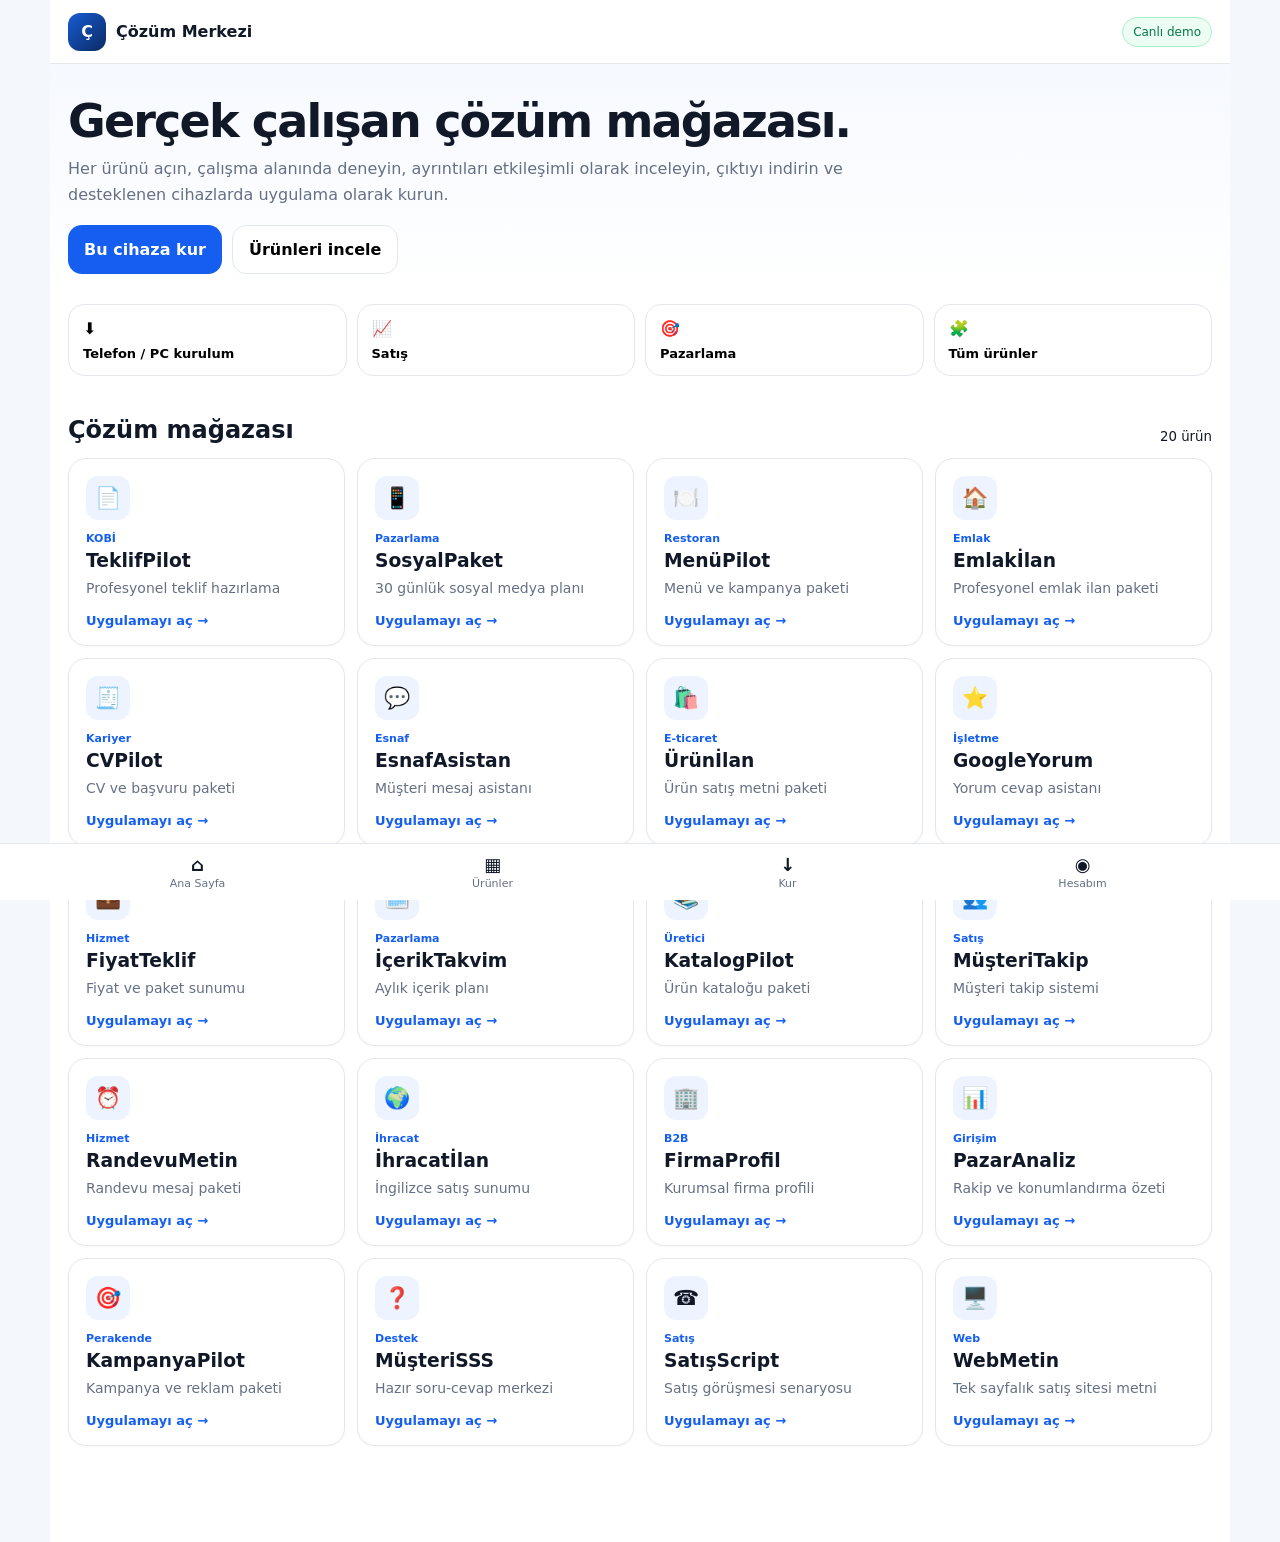
==== commit 136d0573: "Rebuild solution center interactions and install UX" ====
--- a/experiments/index.html
+++ b/experiments/index.html
@@ -1 +1 @@
-<!doctype html><html lang="tr"><head><meta charset="utf-8"><meta name="viewport" content="width=device-width,initial-scale=1,viewport-fit=cover"><meta name="theme-color" content="#0b2a63"><link rel="manifest" href="manifest.webmanifest"><title>Çözüm Merkezi</title><style>:root{--bg:#f4f7fb;--card:#fff;--text:#101828;--muted:#667085;--line:#e4e7ec;--brand:#175cd3;--nav:#0b2a63;--soft:#eff4ff;--ok:#067647;--warn:#b54708}*{box-sizing:border-box}body{margin:0;background:var(--bg);font-family:Inter,system-ui,-apple-system,Segoe UI,Roboto,sans-serif;color:var(--text)}button,input,textarea,select{font:inherit}.shell{max-width:1180px;margin:auto;min-height:100vh;background:#fff}.top{position:sticky;top:0;z-index:30;height:64px;padding:0 18px;display:flex;align-items:center;justify-content:space-between;background:#ffffffef;backdrop-filter:blur(12px);border-bottom:1px solid var(--line)}.brand{display:flex;align-items:center;gap:10px;font-weight:850}.logo{width:38px;height:38px;border-radius:12px;background:linear-gradient(135deg,#175cd3,#0b2a63);color:#fff;display:grid;place-items:center}.status{font-size:12px;color:var(--ok);background:#ecfdf3;border:1px solid #abefc6;padding:7px 10px;border-radius:999px}.hero{padding:34px 18px 18px;background:linear-gradient(180deg,#f6f9ff,#fff)}.hero h1{margin:0 0 8px;font-size:clamp(30px,5vw,46px);letter-spacing:-.04em}.hero p{margin:0;color:var(--muted);line-height:1.65;max-width:820px}.heroActions{display:flex;gap:10px;flex-wrap:wrap;margin-top:18px}.btn{border:0;border-radius:13px;padding:13px 16px;font-weight:800;cursor:pointer}.primary{background:var(--brand);color:#fff}.ghost{background:#fff;border:1px solid var(--line);color:var(--text)}.quick{display:grid;grid-template-columns:repeat(4,1fr);gap:10px;padding:12px 18px 18px}.q{border:1px solid var(--line);background:#fff;border-radius:16px;padding:14px;text-align:left;cursor:pointer}.q b{display:block;margin-top:8px;font-size:13px}.q span{font-size:22px}.section{padding:10px 18px 92px}.sectionTitle{display:flex;justify-content:space-between;align-items:end;margin:12px 0 14px}.sectionTitle h2{margin:0;font-size:22px}.sectionTitle small{color:var(--muted)}.grid{display:grid;grid-template-columns:repeat(auto-fit,minmax(250px,1fr));gap:12px}.card{border:1px solid var(--line);border-radius:18px;padding:17px;background:#fff;cursor:pointer;box-shadow:0 1px 2px #10182808;transition:.15s}.card:hover{transform:translateY(-1px);box-shadow:0 12px 28px #10182814}.ic{width:44px;height:44px;border-radius:12px;background:var(--soft);display:grid;place-items:center;font-size:21px}.cat{font-size:11px;color:var(--brand);font-weight:850;margin-top:12px}.card h3{margin:5px 0 7px}.card p{margin:0;color:var(--muted);font-size:14px;line-height:1.5}.arrow{margin-top:14px;color:var(--brand);font-weight:800;font-size:13px}.detail{display:none;min-height:100vh;background:#fff}.detail.show{display:block}.home.hide{display:none}.dtop{position:sticky;top:0;z-index:35;height:62px;display:flex;align-items:center;gap:12px;padding:0 16px;background:#fff;border-bottom:1px solid var(--line)}.back{border:1px solid var(--line);background:#fff;border-radius:11px;padding:9px 11px;cursor:pointer}.wrap{max-width:940px;margin:auto;padding:24px 16px 110px}.head{border:1px solid #d1e0ff;background:linear-gradient(135deg,#eef4ff,#fff);border-radius:22px;padding:23px}.head h1{margin:6px 0 8px;font-size:34px}.head p{color:var(--muted);line-height:1.65}.tags{display:flex;gap:8px;flex-wrap:wrap}.tag{border:1px solid #cfdcff;background:#fff;border-radius:999px;padding:7px 9px;font-size:12px}.tabs{display:grid;grid-template-columns:repeat(4,1fr);gap:9px;margin:14px 0}.tabs button{border:1px solid var(--line);background:#fff;border-radius:13px;padding:12px 8px;font-weight:800;cursor:pointer}.tabs button.active{background:var(--nav);color:#fff;border-color:var(--nav)}.panel{display:none}.panel.active{display:block}.block{border:1px solid var(--line);border-radius:18px;padding:18px;margin-top:12px}.block h3{margin:0 0 9px}.block p,.block li{color:var(--muted);line-height:1.65}.accordion{margin-top:12px;border:1px solid var(--line);border-radius:16px;overflow:hidden}.accHead{width:100%;border:0;background:#fff;padding:15px 16px;display:flex;justify-content:space-between;text-align:left;font-weight:800;cursor:pointer}.accBody{display:none;padding:0 16px 16px;color:var(--muted);line-height:1.65}.accordion.open .accBody{display:block}.workspace{display:grid;grid-template-columns:1fr 1fr;gap:12px}.field label{display:block;font-size:12px;font-weight:800;margin-bottom:6px}.field input,.field textarea,.field select{width:100%;border:1px solid var(--line);border-radius:12px;padding:12px;background:#fff}.field textarea{min-height:95px;resize:vertical}.full{grid-column:1/-1}.output{white-space:pre-wrap;border:1px dashed #98a2b3;background:#fafafa;border-radius:14px;padding:16px;min-height:140px;line-height:1.6}.toolActions{display:flex;gap:9px;flex-wrap:wrap;margin-top:10px}.installBox{border:1px solid #cfdcff;background:#f7f9ff;border-radius:16px;padding:16px}.installChoices{display:grid;grid-template-columns:repeat(3,1fr);gap:10px;margin-top:12px}.choice{border:1px solid var(--line);border-radius:14px;padding:14px;background:#fff}.choice b{display:block;margin-bottom:6px}.choice span{font-size:13px;color:var(--muted);line-height:1.45}.notice{display:none;margin-top:10px;padding:12px;border-radius:12px;background:#fff8e8;color:#7c4a03}.order{border:1px solid #b2ccff;background:#f6f9ff;border-radius:18px;padding:18px;margin-top:12px}.form{display:grid;grid-template-columns:1fr 1fr;gap:10px}.form input,.form textarea{width:100%;border:1px solid var(--line);border-radius:12px;padding:12px}.form textarea{min-height:95px}.small{font-size:12px;color:var(--muted);line-height:1.5}.bottom{position:fixed;left:0;right:0;bottom:0;background:#ffffffef;backdrop-filter:blur(12px);border-top:1px solid var(--line);z-index:40;padding:10px 14px}.bottomIn{max-width:940px;margin:auto;display:grid;grid-template-columns:1fr 1fr;gap:10px}.bottomnav{position:fixed;left:0;right:0;bottom:0;background:#fff;border-top:1px solid var(--line);z-index:20}.bn{max-width:1180px;margin:auto;display:grid;grid-template-columns:repeat(4,1fr)}.bn button{border:0;background:#fff;padding:10px 4px;color:var(--muted);font-size:11px}.bn button b{display:block;font-size:18px;color:var(--text);margin-bottom:2px}@media(max-width:760px){.quick{grid-template-columns:repeat(2,1fr)}.grid{grid-template-columns:1fr}.tabs{grid-template-columns:repeat(2,1fr)}.workspace,.form,.installChoices{grid-template-columns:1fr}.full{grid-column:auto}.head h1{font-size:29px}}</style></head><body><div class="shell"><div id="home" class="home"><header class="top"><div class="brand"><div class="logo">Ç</div><span>Çözüm Merkezi</span></div><div class="status">Canlı demo · ödeme yok</div></header><section class="hero"><h1>Metin kataloğu değil, çalışan çözüm mağazası.</h1><p>Her ürünü açın, ayrıntıları ayrı başlıklarda inceleyin, çalışma alanında gerçekten deneyin, çıktıyı kopyalayın veya indirin; uygulamayı Android, iPhone ve desteklenen bilgisayarlarda cihazınıza kurun.</p><div class="heroActions"><button class="btn primary" onclick="installApp()">Bu cihaza kur</button><button class="btn ghost" onclick="document.getElementById('products').scrollIntoView({behavior:'smooth'})">Ürünleri incele</button></div><div id="installNotice" class="notice"></div></section><section class="quick"><button class="q" onclick="installApp()"><span>⬇️</span><b>Telefona / PC'ye kur</b></button><button class="q" onclick="filterCat('Satış')"><span>📈</span><b>Satış</b></button><button class="q" onclick="filterCat('Pazarlama')"><span>🎯</span><b>Pazarlama</b></button><button class="q" onclick="render(P)"><span>🧩</span><b>Tüm ürünler</b></button></section><section class="section" id="products"><div class="sectionTitle"><h2>Çözüm mağazası</h2><small>20 çalışan demo</small></div><div id="grid" class="grid"></div></section><nav class="bottomnav"><div class="bn"><button onclick="scrollTo(0,0)"><b>⌂</b>Ana Sayfa</button><button onclick="document.getElementById('products').scrollIntoView({behavior:'smooth'})"><b>▦</b>Ürünler</button><button onclick="installApp()"><b>↓</b>Kur</button><button onclick="accountInfo()"><b>◉</b>Hesabım</button></div></nav></div><div id="detail" class="detail"><div class="dtop"><button class="back" onclick="closeDetail()">←</button><strong id="topTitle">Ürün</strong></div><main class="wrap" id="content"></main><div class="bottom"><div class="bottomIn"><button class="btn ghost" onclick="installApp()">Cihaza kur</button><button class="btn primary" onclick="showTab('request')">Bu çözümü istiyorum</button></div></div></div></div><script>const DATA={TeklifPilot:{cat:'KOBİ',icon:'📄',title:'Profesyonel teklif hazırlama',desc:'Kapsam, fiyat, teslim ve şartları tek bir profesyonel teklifte toplar.',fields:['Müşteri / firma','Hizmet veya iş','Fiyat / bütçe'],out:(a,b,c)=>`PROFESYONEL TEKLİF\n\nMüşteri: ${a}\nHizmet: ${b}\nTeklif bedeli: ${c}\n\nKapsam: Belirtilen hizmet müşterinin talebi doğrultusunda planlanacaktır.\nTeslim: İş kapsamı onaylandıktan sonra netleştirilir.\nŞartlar: Kapsam dışı ilave işler ayrıca değerlendirilir.\n\nOnay için bu teklife yanıt verebilirsiniz.`},SosyalPaket:{cat:'Pazarlama',icon:'📱',title:'30 günlük sosyal medya planı',desc:'Sektöre ve hedef müşteriye göre içerik başlıkları ve yayın planı oluşturur.',fields:['İşletme / marka','Sektör','Hedef müşteri'],out:(a,b,c)=>`30 GÜNLÜK İÇERİK PLANI — ${a}\nSektör: ${b}\nHedef: ${c}\n\n1. hafta: Tanıtım + fayda + müşteri sorusu\n2. hafta: Ürün/hizmet örneği + güven kanıtı + kampanya\n3. hafta: Eğitim içeriği + sık soru + perde arkası\n4. hafta: Başarı örneği + teklif + güçlü çağrı\n\nHer içerikte tek net mesaj ve tek çağrı kullanın.`},MenüPilot:{cat:'Restoran',icon:'🍽️',title:'Menü ve kampanya paketi',desc:'Ürünleri daha anlaşılır, iştah açıcı ve satış odaklı sunar.',fields:['İşletme adı','Ürün / yemek','Öne çıkan özellik'],out:(a,b,c)=>`${a}\n\n${b}\n${c} özelliği öne çıkarılarak sade ve güven veren biçimde sunulur.\n\nKampanya başlığı: Bugünün öne çıkan lezzeti\nÇağrı: Siparişinizi şimdi oluşturun veya masanız için isteyin.`},Emlakİlan:{cat:'Emlak',icon:'🏠',title:'Profesyonel emlak ilan paketi',desc:'Mülkün güçlü yönlerini alıcıya net anlatan ilan üretir.',fields:['Mülk türü','Konum','Öne çıkan özellikler'],out:(a,b,c)=>`${b} — ${a}\n\nÖne çıkanlar: ${c}\n\nKonumu, kullanım avantajları ve yaşam kolaylığıyla öne çıkan bu ${a.toLowerCase()} için detaylı bilgi ve yerinde inceleme talep edebilirsiniz.\n\nCiddi alıcılar için görüşme ve randevu planlanabilir.`},CVPilot:{cat:'Kariyer',icon:'🧾',title:'CV ve başvuru paketi',desc:'Deneyimi daha güçlü ve okunabilir profesyonel özete dönüştürür.',fields:['Ad Soyad','Hedef pozisyon','Deneyim / beceriler'],out:(a,b,c)=>`${a}\nHedef Pozisyon: ${b}\n\nPROFİL ÖZETİ\n${c} alanlarında deneyim ve beceriye sahip, sonuç odaklı bir aday. ${b} pozisyonunda katkı sağlamaya odaklanır.\n\nBaşvuru mesajı: Merhaba, ${b} pozisyonu için başvurumu paylaşmak isterim. Deneyimimin pozisyon ihtiyaçlarıyla örtüştüğünü düşünüyorum.`},EsnafAsistan:{cat:'Esnaf',icon:'💬',title:'Müşteri mesaj asistanı',desc:'Fiyat, randevu, şikâyet ve satış mesajlarını düzenler.',fields:['Müşteri adı','Konu','Verilecek bilgi'],out:(a,b,c)=>`Merhaba ${a},\n\n${b} hakkında mesajınız için teşekkür ederiz. ${c}\n\nUygunsa sonraki adımı hemen planlayabiliriz. Sorunuz olursa buradan yazabilirsiniz.`},'Ürünİlan':{cat:'E-ticaret',icon:'🛍️',title:'Ürün satış metni paketi',desc:'Ürün başlığı, fayda ve açıklama çıktısı oluşturur.',fields:['Ürün adı','Hedef müşteri','Temel fayda'],out:(a,b,c)=>`${a} — ${c}\n\nKimler için: ${b}\n\nÖne çıkan fayda: ${c}\nKullanım: Günlük ihtiyacı sade ve pratik biçimde karşılamak için tasarlanmıştır.\n\nSatın almadan önce ölçü, içerik ve teslimat detaylarını kontrol edin.`},GoogleYorum:{cat:'İşletme',icon:'⭐',title:'Yorum cevap asistanı',desc:'Müşteri yorumlarına profesyonel ve dengeli yanıt hazırlar.',fields:['Müşteri adı','Yorum özeti','Yanıt amacı'],out:(a,b,c)=>`Merhaba ${a}, geri bildiriminiz için teşekkür ederiz. ${b} konusundaki paylaşımınızı dikkatle aldık. ${c}. Deneyiminizi daha iyi hale getirmek için bizimle doğrudan iletişime geçebilirsiniz.`},FiyatTeklif:{cat:'Hizmet',icon:'💼',title:'Fiyat ve paket sunumu',desc:'Hizmeti paketlere ve net kapsam maddelerine dönüştürür.',fields:['Hizmet','Başlangıç fiyatı','Dahil olanlar'],out:(a,b,c)=>`${a}\nBaşlangıç: ${b}\n\nPakete dahil:\n${c}\n\nEk talepler ayrı fiyatlandırılır. Nihai fiyat, kapsam netleştikten sonra onaylanır.`},'İçerikTakvim':{cat:'Pazarlama',icon:'🗓️',title:'Aylık içerik planı',desc:'Aylık yayın düzeni ve içerik temaları oluşturur.',fields:['Marka','Ana hedef','Platform'],out:(a,b,c)=>`${a} — AYLIK İÇERİK TAKVİMİ\nHedef: ${b}\nPlatform: ${c}\n\nPzt: Eğitim\nÇar: Ürün/hizmet\nCum: Güven/sosyal kanıt\nPaz: Teklif/çağrı\n\nAylık plan bu dört tema etrafında çeşitlendirilir.`},KatalogPilot:{cat:'Üretici',icon:'📚',title:'Ürün kataloğu paketi',desc:'Teknik ürün bilgisini düzenli katalog metnine çevirir.',fields:['Firma','Ürün','Teknik özellik / fayda'],out:(a,b,c)=>`${a}\nÜRÜN KATALOĞU\n\n${b}\n${c}\n\nKullanım alanı: İhtiyaca göre profesyonel kullanım.\nBilgi ve toplu alım için firma ile iletişime geçin.`},'MüşteriTakip':{cat:'Satış',icon:'👥',title:'Müşteri takip sistemi',desc:'Görüşme, sonraki adım ve takip notunu tek kayda dönüştürür.',fields:['Müşteri','Son görüşme','Sonraki adım'],out:(a,b,c)=>`MÜŞTERİ KAYDI\nMüşteri: ${a}\nSon görüşme: ${b}\nSonraki adım: ${c}\nDurum: Takipte\nÖneri: Bir sonraki temas için net tarih belirleyin.`},RandevuMetin:{cat:'Hizmet',icon:'⏰',title:'Randevu mesaj paketi',desc:'Onay, hatırlatma ve değişiklik mesajları hazırlar.',fields:['Müşteri','Tarih / saat','Hizmet'],out:(a,b,c)=>`Merhaba ${a}, ${c} randevunuz ${b} için planlanmıştır. Katılımınızı teyit etmenizi rica ederiz. Değişiklik gerekiyorsa bu mesaja yanıt verebilirsiniz.`},'İhracatİlan':{cat:'İhracat',icon:'🌍',title:'İngilizce satış sunumu',desc:'Ürün bilgisini dış pazara uygun kısa İngilizce sunuma dönüştürür.',fields:['Product name','Target market','Main advantage'],out:(a,b,c)=>`${a}\nMarket: ${b}\n\nKey value: ${c}\n\nDesigned for professional buyers looking for a clear, reliable product offer. Contact us for specifications, commercial terms and delivery options.`},FirmaProfil:{cat:'B2B',icon:'🏢',title:'Kurumsal firma profili',desc:'Firma yetkinliklerini ve değer önerisini sunar.',fields:['Firma adı','Faaliyet alanı','Temel güç'],out:(a,b,c)=>`${a}\n\nFaaliyet alanı: ${b}\n\nDeğer önerimiz: ${c}\n\nMüşterilerimize açık iletişim, düzenli süreç ve sürdürülebilir hizmet anlayışıyla çözüm sunuyoruz.`},PazarAnaliz:{cat:'Girişim',icon:'📊',title:'Rakip ve konumlandırma özeti',desc:'Pazar, hedef müşteri ve farklılaşma varsayımını düzenler.',fields:['Ürün / fikir','Hedef müşteri','Farklılaşma'],out:(a,b,c)=>`PAZAR ÖZETİ\nÜrün: ${a}\nHedef müşteri: ${b}\nFarklılaşma: ${c}\n\nDoğrulanacak başlıklar: müşteri problemi, mevcut alternatifler, ödeme isteği, tekrar kullanım, dağıtım kanalı.`},KampanyaPilot:{cat:'Perakende',icon:'🎯',title:'Kampanya ve reklam paketi',desc:'Teklif, başlık ve çağrı metni oluşturur.',fields:['Ürün / hizmet','Kampanya','Hedef müşteri'],out:(a,b,c)=>`${a}\n${b}\n\n${c} için hazırlanmış sınırlı kampanya. Avantajı net görün, şartları inceleyin ve uygun olduğunda hemen talep oluşturun.`},'MüşteriSSS':{cat:'Destek',icon:'❓',title:'Hazır soru-cevap merkezi',desc:'Sık soruları düzenli müşteri cevaplarına dönüştürür.',fields:['İşletme','Soru','Cevap bilgisi'],out:(a,b,c)=>`${a} — SSS\n\nSoru: ${b}\nCevap: ${c}\n\nEk bilgi gerekiyorsa destek ekibimizle iletişime geçebilirsiniz.`},'SatışScript':{cat:'Satış',icon:'☎️',title:'Satış görüşmesi senaryosu',desc:'Telefon veya mesaj satış görüşmesini adımlara böler.',fields:['Ürün / hizmet','Müşteri ihtiyacı','Ana fayda'],out:(a,b,c)=>`1. Açılış: Merhaba, ${a} hakkında kısa bilgi paylaşmak istiyorum.\n2. İhtiyaç: ${b} sizin için şu an ne kadar önemli?\n3. Değer: ${c}\n4. Kapanış: Uygunsa sonraki adımı birlikte netleştirebiliriz.`},WebMetin:{cat:'Web',icon:'🖥️',title:'Tek sayfalık satış sitesi metni',desc:'Başlık, fayda, güven ve çağrı bölümlerini üretir.',fields:['Marka / ürün','Hedef müşteri','Ana vaat'],out:(a,b,c)=>`${a}\n\n${c}\n\n${b} için sade, anlaşılır ve hızlı çözüm.\n\nNeden? Net süreç, kolay kullanım ve doğrudan fayda.\n\nÇağrı: Detayları inceleyin ve erken erişim talebi oluşturun.`}};const P=Object.entries(DATA).map(([name,v])=>({name,...v}));let current=0,deferredPrompt=null;const grid=document.getElementById('grid');function render(list=P){grid.innerHTML='';list.forEach(p=>{const i=P.findIndex(x=>x.name===p.name),e=document.createElement('article');e.className='card';e.onclick=()=>openDetail(i);e.innerHTML=`<div class=ic>${p.icon}</div><div class=cat>${p.cat}</div><h3>${p.name}</h3><p>${p.desc}</p><div class=arrow>Çalışan ürünü aç →</div>`;grid.appendChild(e)})}function filterCat(c){render(P.filter(p=>p.cat===c));document.getElementById('products').scrollIntoView({behavior:'smooth'})}function openDetail(i){current=i;const p=P[i],f=p.fields;home.classList.add('hide');detail.classList.add('show');topTitle.textContent=p.name;content.innerHTML=`<section class=head><div class=cat>${p.cat}</div><h1>${p.icon} ${p.name}</h1><p>${p.desc}</p><div class=tags><span class=tag>Çalışan demo</span><span class=tag>Mobil + bilgisayar</span><span class=tag>Çıktı indirilebilir</span><span class=tag>Merkezi güncelleme</span></div></section><div class=tabs><button class=active onclick="showTab('work',this)">Çalışma Alanı</button><button onclick="showTab('details',this)">Detaylar</button><button onclick="showTab('install',this)">Kurulum</button><button onclick="showTab('request',this)">Erişim</button></div><section id=work class='panel active'><div class=block><h3>Ürünü şimdi deneyin</h3><div class=workspace><div class=field><label>${f[0]}</label><input id=f1 placeholder='${f[0]}'></div><div class=field><label>${f[1]}</label><input id=f2 placeholder='${f[1]}'></div><div class='field full'><label>${f[2]}</label><textarea id=f3 placeholder='${f[2]}'></textarea></div><div class=full><button class='btn primary' onclick='generateOutput()'>Profesyonel çıktıyı oluştur</button></div><div class='full output' id=out>Bilgileri girip “Profesyonel çıktıyı oluştur” düğmesine basın.</div><div class='full toolActions'><button class='btn ghost' onclick='copyOut()'>Kopyala</button><button class='btn ghost' onclick='downloadOut()'>Dosya indir</button><button class='btn ghost' onclick='shareOut()'>Paylaş</button></div></div></div></section><section id=details class=panel><div class=block><h3>Ayrıntılı ürün yapısı</h3><p>Başlıkların her biri açılır. Burada yalnız açıklama değil, ürünün nasıl çalıştığı ve kullanıcıya ne teslim ettiği gösterilir.</p></div>${acc('1. Hangi problemi çözer?',p.desc+' Dağınık manuel işlemleri tek akışta toplar ve tekrar kullanılabilir hale getirir.')}${acc('2. Girdiler nelerdir?','Kullanıcı üç temel bilgiyi girer: '+f.join(', ')+'. Bu bilgiler cihaz üzerinde işlenerek demo çıktısı oluşturulur.')}${acc('3. Çıktı ne olur?','Kullanıma hazır metin/iş kaydı oluşur. Çıktı kopyalanabilir, cihazınıza dosya olarak indirilebilir veya desteklenen cihazlarda paylaşılabilir.')}${acc('4. Veri ve kontrol nasıl çalışır?','Bu sürüm ödeme almayan doğrulama demosudur. Merkezi abonelik, kullanıcı hesabı, uzaktan lisans açma-kapama ve yönetici paneli gerçek backend bağlandığında etkinleştirilecektir; şu anda varmış gibi gösterilmez.')}${acc('5. Güncelleme nasıl gelir?','PWA/web sürümü merkezi olarak güncellendiğinde kullanıcı aynı uygulamayı yeniden mağazadan indirmeden yeni sürümü alabilir. Yerel uygulama paketleri yayımlandığında mağaza güncelleme akışına bağlanabilir.')}</section><section id=install class=panel><div class=installBox><h3>Telefon ve bilgisayara kurulum</h3><p class=small>Tek düğme desteklenen tarayıcılarda gerçek PWA kurulum penceresini açar. Desteklenmeyen cihazlarda doğru kurulum yolunu gösterir.</p><div class=installChoices><div class=choice><b>Android</b><span>Chrome/Edge üzerinden uygulama olarak kurulabilir; ana ekranda bağımsız simgeyle açılır.</span></div><div class=choice><b>iPhone / iPad</b><span>Safari → Paylaş → Ana Ekrana Ekle ile uygulama görünümünde kurulur.</span></div><div class=choice><b>Windows / macOS</b><span>Chrome veya Edge destekliyorsa uygulama penceresi olarak masaüstüne kurulabilir.</span></div></div><div class=toolActions><button class='btn primary' onclick='installApp()'>Bu cihaza şimdi kur</button></div><div id=localNotice class=notice></div></div></section><section id=request class=panel><div class=order><h3>${p.name} erken erişim talebi</h3><p class=small>Ödeme bağlanmadan önce gerçek talebi ölçüyoruz. Gönderilen talep ürün adıyla bize e-posta bildirimi olarak ulaşır.</p><form action='https://formsubmit.co/muh.gurbz@gmail.com' method='POST'><input type=hidden name='_captcha' value='false'><input type=hidden name='_subject' value='[${p.name}] Yeni erken erişim talebi'><input type=hidden name='Ürün' value='${p.name}'><input type=hidden name='_next' value='https://muhgurbz-wq.github.io/tarladan-tabaga-mvp/experiments/?talep=alindi'><div class=form><input required name='Ad Soyad' placeholder='Ad Soyad'><input required type=email name='E-posta' placeholder='E-posta'><input name='Telefon' placeholder='Telefon / WhatsApp'><input name='Firma' placeholder='Firma / İşletme'><textarea class=full name='İhtiyaç' placeholder='Bu ürünü ne için kullanmak istiyorsunuz?'></textarea><button class='btn primary full' type=submit>Talebi gönder</button></div></form><p class=small>Abonelik ve ödeme şu aşamada aktif değildir. Talep doğrulandıktan sonra merkezi hesap/lisans yönetimi bağlanacaktır.</p></div></section>`;scrollTo(0,0)}function acc(h,b){return `<div class=accordion><button class=accHead onclick='this.parentElement.classList.toggle("open")'><span>${h}</span><span>＋</span></button><div class=accBody>${b}</div></div>`}function showTab(id,btn){document.querySelectorAll('.panel').forEach(x=>x.classList.remove('active'));document.getElementById(id).classList.add('active');document.querySelectorAll('.tabs button').forEach(x=>x.classList.remove('active'));if(btn)btn.classList.add('active');scrollTo(0,140)}function generateOutput(){const p=P[current],a=document.getElementById('f1').value.trim()||'—',b=document.getElementById('f2').value.trim()||'—',c=document.getElementById('f3').value.trim()||'—';document.getElementById('out').textContent=p.out(a,b,c)}async function copyOut(){const t=document.getElementById('out').textContent;await navigator.clipboard.writeText(t);alert('Çıktı kopyalandı.')}function downloadOut(){const t=document.getElementById('out').textContent,b=new Blob([t],{type:'text/plain;charset=utf-8'}),a=document.createElement('a');a.href=URL.createObjectURL(b);a.download=P[current].name+'-cikti.txt';a.click();URL.revokeObjectURL(a.href)}async function shareOut(){const t=document.getElementById('out').textContent;if(navigator.share)await navigator.share({title:P[current].name,text:t});else{await navigator.clipboard.writeText(t);alert('Paylaşım menüsü desteklenmiyor; çıktı kopyalandı.')}}function closeDetail(){detail.classList.remove('show');home.classList.remove('hide');render(P);scrollTo(0,0)}addEventListener('beforeinstallprompt',e=>{e.preventDefault();deferredPrompt=e});async function installApp(){const n=document.getElementById('localNotice')||document.getElementById('installNotice');if(deferredPrompt){deferredPrompt.prompt();await deferredPrompt.userChoice;deferredPrompt=null;return}const ua=navigator.userAgent.toLowerCase();n.style.display='block';if(/iphone|ipad|ipod/.test(ua))n.textContent='iPhone/iPad: Safari’de Paylaş düğmesine dokunun → “Ana Ekrana Ekle”.';else if(/android/.test(ua))n.textContent='Android: Tarayıcı menüsünden “Uygulamayı yükle” veya “Ana ekrana ekle” seçeneğini kullanın.';else n.textContent='Bilgisayar: Chrome/Edge adres çubuğundaki uygulama yükleme simgesini veya tarayıcı menüsündeki “Uygulamayı yükle” seçeneğini kullanın.'}function accountInfo(){alert('Merkezi hesap, abonelik ve uzaktan lisans yönetimi backend bağlandıktan sonra aktif olacaktır. Demo şu anda ödeme veya sahte abonelik durumu göstermez.')}if('serviceWorker'in navigator)navigator.serviceWorker.register('sw.js');if(new URLSearchParams(location.search).get('talep')==='alindi'){installNotice.style.display='block';installNotice.textContent='Talebiniz başarıyla gönderildi.'}render(P);</script></body></html>+<!doctype html><html lang="tr"><head><meta charset="utf-8"><meta name="viewport" content="width=device-width,initial-scale=1,viewport-fit=cover"><meta name="theme-color" content="#0b2a63"><link rel="manifest" href="manifest.webmanifest"><title>Çözüm Merkezi</title><style>:root{--bg:#f4f7fb;--card:#fff;--text:#111827;--muted:#667085;--line:#e4e7ec;--brand:#155eef;--nav:#0b2a63;--soft:#eef4ff;--ok:#067647;--warn:#b54708}*{box-sizing:border-box}html{scroll-behavior:smooth}body{margin:0;background:var(--bg);font-family:Inter,system-ui,-apple-system,Segoe UI,Roboto,sans-serif;color:var(--text)}button,input,textarea{font:inherit}button{touch-action:manipulation}.shell{max-width:1180px;margin:auto;min-height:100vh;background:#fff}.top{position:sticky;top:0;z-index:30;height:64px;padding:0 18px;display:flex;align-items:center;justify-content:space-between;background:#ffffffef;backdrop-filter:blur(12px);border-bottom:1px solid var(--line)}.brand{display:flex;align-items:center;gap:10px;font-weight:850}.logo{width:38px;height:38px;border-radius:12px;background:linear-gradient(135deg,#175cd3,#0b2a63);color:#fff;display:grid;place-items:center}.status{font-size:12px;color:var(--ok);background:#ecfdf3;border:1px solid #abefc6;padding:7px 10px;border-radius:999px}.hero{padding:30px 18px 18px;background:linear-gradient(180deg,#f6f9ff,#fff)}.hero h1{margin:0 0 8px;font-size:clamp(30px,5vw,46px);letter-spacing:-.04em}.hero p{margin:0;color:var(--muted);line-height:1.65;max-width:850px}.actions{display:flex;gap:10px;flex-wrap:wrap;margin-top:16px}.btn{border:0;border-radius:14px;padding:14px 16px;font-weight:850;cursor:pointer}.primary{background:var(--brand);color:#fff}.ghost{background:#fff;border:1px solid var(--line)}.quick{display:grid;grid-template-columns:repeat(4,1fr);gap:10px;padding:12px 18px 18px}.q{border:1px solid var(--line);background:#fff;border-radius:16px;padding:14px;text-align:left;cursor:pointer}.q b{display:block;margin-top:8px;font-size:13px}.section{padding:10px 18px 96px}.sectionTitle{display:flex;justify-content:space-between;align-items:end;margin:12px 0 14px}.sectionTitle h2{margin:0}.grid{display:grid;grid-template-columns:repeat(auto-fit,minmax(250px,1fr));gap:12px}.card{border:1px solid var(--line);border-radius:18px;padding:17px;background:#fff;cursor:pointer;box-shadow:0 1px 2px #10182808}.card:active{transform:scale(.995)}.ic{width:44px;height:44px;border-radius:12px;background:var(--soft);display:grid;place-items:center;font-size:21px}.cat{font-size:11px;color:var(--brand);font-weight:850;margin-top:12px}.card h3{margin:5px 0 7px}.card p{margin:0;color:var(--muted);font-size:14px;line-height:1.5}.arrow{margin-top:14px;color:var(--brand);font-weight:850;font-size:13px}.detail{display:none;min-height:100vh}.detail.show{display:block}.home.hide{display:none}.dtop{position:sticky;top:0;z-index:35;height:62px;display:flex;align-items:center;gap:12px;padding:0 16px;background:#fff;border-bottom:1px solid var(--line)}.back{border:1px solid var(--line);background:#fff;border-radius:12px;padding:10px 13px;cursor:pointer}.wrap{max-width:940px;margin:auto;padding:24px 16px 122px}.head{border:1px solid #d1e0ff;background:linear-gradient(135deg,#eef4ff,#fff);border-radius:24px;padding:23px}.head h1{margin:6px 0 8px;font-size:34px}.head p{color:var(--muted);line-height:1.65}.tags{display:flex;gap:8px;flex-wrap:wrap}.tag{border:1px solid #cfdcff;background:#fff;border-radius:999px;padding:7px 9px;font-size:12px}.tabs{display:grid;grid-template-columns:repeat(4,1fr);gap:9px;margin:14px 0}.tabs button{border:1px solid var(--line);background:#fff;border-radius:14px;padding:14px 8px;font-weight:850;cursor:pointer}.tabs button.active{background:var(--nav);color:#fff;border-color:var(--nav)}.panel{display:none}.panel.active{display:block}.block{border:1px solid var(--line);border-radius:18px;padding:18px;margin-top:12px;background:#fff}.block h3{margin:0 0 9px}.block p,.block li{color:var(--muted);line-height:1.65}.workspace{display:grid;grid-template-columns:1fr 1fr;gap:12px}.field label{display:block;font-size:12px;font-weight:850;margin-bottom:6px}.field input,.field textarea{width:100%;border:1px solid var(--line);border-radius:12px;padding:12px;background:#fff}.field textarea{min-height:100px;resize:vertical}.full{grid-column:1/-1}.output{white-space:pre-wrap;border:1px dashed #98a2b3;background:#fafafa;border-radius:14px;padding:16px;min-height:150px;line-height:1.6}.toolActions{display:flex;gap:9px;flex-wrap:wrap;margin-top:10px}.accordion{margin-top:12px;border:1px solid var(--line);border-radius:16px;overflow:hidden;background:#fff}.accHead{width:100%;border:0;background:#fff;padding:16px;display:flex;justify-content:space-between;text-align:left;font-weight:850;cursor:pointer}.accBody{display:none;padding:0 16px 16px;color:var(--muted);line-height:1.65}.accordion.open .accBody{display:block}.checkgrid{display:grid;grid-template-columns:repeat(2,1fr);gap:10px}.check{border:1px solid var(--line);border-radius:14px;padding:14px;background:#fff;display:flex;gap:10px;align-items:flex-start}.check b{display:block}.dot{width:11px;height:11px;border-radius:50%;background:#12b76a;margin-top:5px;flex:0 0 auto}.installCards{display:grid;grid-template-columns:repeat(3,1fr);gap:10px}.installCard{border:1px solid var(--line);border-radius:16px;padding:16px;background:#fff}.installCard b{display:block;margin-bottom:6px}.small{font-size:12px;color:var(--muted);line-height:1.5}.bottom{position:fixed;left:0;right:0;bottom:0;z-index:40;background:#ffffffef;backdrop-filter:blur(12px);border-top:1px solid var(--line);padding:10px 14px}.bottomIn{max-width:940px;margin:auto;display:grid;grid-template-columns:1fr 1fr;gap:10px}.bottomnav{position:fixed;left:0;right:0;bottom:0;background:#fff;border-top:1px solid var(--line);z-index:20}.bn{max-width:1180px;margin:auto;display:grid;grid-template-columns:repeat(4,1fr)}.bn button{border:0;background:#fff;padding:10px 4px;color:var(--muted);font-size:11px}.bn button b{display:block;font-size:18px;color:var(--text);margin-bottom:2px}.modal{position:fixed;inset:0;z-index:100;display:none;background:#0f172a88;padding:18px;align-items:flex-end;justify-content:center}.modal.show{display:flex}.sheet{width:min(560px,100%);background:#fff;border-radius:24px 24px 16px 16px;padding:20px;box-shadow:0 30px 90px #0004}.sheet h2{margin:0 0 8px}.sheet p{color:var(--muted);line-height:1.6}.steps{padding-left:22px;color:var(--muted);line-height:1.7}.diag{display:grid;grid-template-columns:1fr auto;gap:8px;padding:12px 0;border-top:1px solid var(--line)}.ok{color:var(--ok);font-weight:850}.warn{color:var(--warn);font-weight:850}@media(max-width:760px){.quick{grid-template-columns:repeat(2,1fr)}.grid{grid-template-columns:1fr}.tabs{grid-template-columns:repeat(2,1fr)}.workspace,.installCards,.checkgrid{grid-template-columns:1fr}.full{grid-column:auto}.head h1{font-size:29px}.bottomIn{grid-template-columns:1fr 1fr}}</style></head><body><div class="shell"><div id="home" class="home"><header class="top"><div class="brand"><div class="logo">Ç</div><span>Çözüm Merkezi</span></div><div class="status">Canlı demo</div></header><section class="hero"><h1>Gerçek çalışan çözüm mağazası.</h1><p>Her ürünü açın, çalışma alanında deneyin, ayrıntıları etkileşimli olarak inceleyin, çıktıyı indirin ve desteklenen cihazlarda uygulama olarak kurun.</p><div class="actions"><button class="btn primary" data-install>Bu cihaza kur</button><button class="btn ghost" onclick="document.getElementById('products').scrollIntoView()">Ürünleri incele</button></div></section><section class="quick"><button class="q" data-install>⬇️<b>Telefon / PC kurulum</b></button><button class="q" data-cat="Satış">📈<b>Satış</b></button><button class="q" data-cat="Pazarlama">🎯<b>Pazarlama</b></button><button class="q" data-all>🧩<b>Tüm ürünler</b></button></section><section class="section" id="products"><div class="sectionTitle"><h2>Çözüm mağazası</h2><small>20 ürün</small></div><div id="grid" class="grid"></div></section><nav class="bottomnav"><div class="bn"><button onclick="scrollTo(0,0)"><b>⌂</b>Ana Sayfa</button><button onclick="document.getElementById('products').scrollIntoView()"><b>▦</b>Ürünler</button><button data-install><b>↓</b>Kur</button><button onclick="openAccount()"><b>◉</b>Hesabım</button></div></nav></div><div id="detail" class="detail"><div class="dtop"><button class="back" id="backBtn">←</button><strong id="topTitle">Ürün</strong></div><main class="wrap" id="content"></main><div class="bottom"><div class="bottomIn"><button class="btn ghost" data-install>Cihaza kur</button><button class="btn primary" id="requestBtn">Bu çözümü istiyorum</button></div></div></div></div><div class="modal" id="installModal"><div class="sheet"><h2 id="installTitle">Uygulamayı kur</h2><p id="installText"></p><ol class="steps" id="installSteps"></ol><div id="diag"></div><div class="actions"><button class="btn primary" id="nativeInstallBtn" style="display:none">Kurulumu başlat</button><button class="btn ghost" id="closeInstall">Kapat</button></div></div></div><script>const PRODUCTS=[['TeklifPilot','KOBİ','📄','Profesyonel teklif hazırlama','Müşteri / firma','Hizmet veya iş','Fiyat / bütçe'],['SosyalPaket','Pazarlama','📱','30 günlük sosyal medya planı','İşletme / marka','Sektör','Hedef müşteri'],['MenüPilot','Restoran','🍽️','Menü ve kampanya paketi','İşletme adı','Ürün / yemek','Öne çıkan özellik'],['Emlakİlan','Emlak','🏠','Profesyonel emlak ilan paketi','Mülk türü','Konum','Öne çıkan özellikler'],['CVPilot','Kariyer','🧾','CV ve başvuru paketi','Ad Soyad','Hedef pozisyon','Deneyim / beceriler'],['EsnafAsistan','Esnaf','💬','Müşteri mesaj asistanı','Müşteri adı','Konu','Verilecek bilgi'],['Ürünİlan','E-ticaret','🛍️','Ürün satış metni paketi','Ürün adı','Hedef müşteri','Temel fayda'],['GoogleYorum','İşletme','⭐','Yorum cevap asistanı','Müşteri adı','Yorum özeti','Yanıt amacı'],['FiyatTeklif','Hizmet','💼','Fiyat ve paket sunumu','Hizmet','Başlangıç fiyatı','Dahil olanlar'],['İçerikTakvim','Pazarlama','🗓️','Aylık içerik planı','Marka','Ana hedef','Platform'],['KatalogPilot','Üretici','📚','Ürün kataloğu paketi','Firma','Ürün','Teknik özellik / fayda'],['MüşteriTakip','Satış','👥','Müşteri takip sistemi','Müşteri','Son görüşme','Sonraki adım'],['RandevuMetin','Hizmet','⏰','Randevu mesaj paketi','Müşteri','Tarih / saat','Hizmet'],['İhracatİlan','İhracat','🌍','İngilizce satış sunumu','Product name','Target market','Main advantage'],['FirmaProfil','B2B','🏢','Kurumsal firma profili','Firma adı','Faaliyet alanı','Temel güç'],['PazarAnaliz','Girişim','📊','Rakip ve konumlandırma özeti','Ürün / fikir','Hedef müşteri','Farklılaşma'],['KampanyaPilot','Perakende','🎯','Kampanya ve reklam paketi','Ürün / hizmet','Kampanya','Hedef müşteri'],['MüşteriSSS','Destek','❓','Hazır soru-cevap merkezi','İşletme','Soru','Cevap bilgisi'],['SatışScript','Satış','☎️','Satış görüşmesi senaryosu','Ürün / hizmet','Müşteri ihtiyacı','Ana fayda'],['WebMetin','Web','🖥️','Tek sayfalık satış sitesi metni','Marka / ürün','Hedef müşteri','Ana vaat']].map(x=>({name:x[0],cat:x[1],icon:x[2],desc:x[3],fields:x.slice(4)}));let current=0,installPrompt=null;const $=s=>document.querySelector(s),$$=s=>[...document.querySelectorAll(s)];function render(list=PRODUCTS){$('#grid').innerHTML=list.map((p,i)=>`<article class="card" data-open="${p.name}"><div class="ic">${p.icon}</div><div class="cat">${p.cat}</div><h3>${p.name}</h3><p>${p.desc}</p><div class="arrow">Uygulamayı aç →</div></article>`).join('');$$('[data-open]').forEach(el=>el.onclick=()=>openProduct(el.dataset.open))}function openProduct(name){current=PRODUCTS.findIndex(p=>p.name===name);const p=PRODUCTS[current];$('#home').classList.add('hide');$('#detail').classList.add('show');$('#topTitle').textContent=p.name;$('#content').innerHTML=`<section class="head"><div class="cat">${p.cat}</div><h1>${p.icon} ${p.name}</h1><p>${p.desc}</p><div class="tags"><span class="tag">Çalışan demo</span><span class="tag">Mobil + bilgisayar</span><span class="tag">Tekrar indirilebilir</span><span class="tag">Çevrimdışı destek</span></div></section><div class="tabs"><button data-tab="work" class="active">Çalışma Alanı</button><button data-tab="details">Detaylar</button><button data-tab="install">Kurulum</button><button data-tab="request">Erişim</button></div><section id="work" class="panel active"><div class="block"><h3>Ürünü şimdi deneyin</h3><div class="workspace"><div class="field"><label>${p.fields[0]}</label><input id="f1" placeholder="${p.fields[0]}"></div><div class="field"><label>${p.fields[1]}</label><input id="f2" placeholder="${p.fields[1]}"></div><div class="field full"><label>${p.fields[2]}</label><textarea id="f3" placeholder="${p.fields[2]}"></textarea></div><div class="full"><button class="btn primary" id="generateBtn">Profesyonel çıktıyı oluştur</button></div><div class="output full" id="out">Bilgileri girin ve çıktıyı oluşturun.</div><div class="toolActions full"><button class="btn ghost" id="copyBtn">Kopyala</button><button class="btn ghost" id="downloadBtn">Dosya indir</button><button class="btn ghost" id="shareBtn">Paylaş</button></div></div></div></section><section id="details" class="panel"><div class="block"><h3>Ürünün tam çalışma modeli</h3><div class="checkgrid"><div class="check"><span class="dot"></span><div><b>Girdi</b><span class="small">${p.fields.join(' · ')}</span></div></div><div class="check"><span class="dot"></span><div><b>İşleme</b><span class="small">Bilgiler ürüne özel iş akışına dönüştürülür.</span></div></div><div class="check"><span class="dot"></span><div><b>Çıktı</b><span class="small">Kopyalanabilir, indirilebilir ve paylaşılabilir sonuç.</span></div></div><div class="check"><span class="dot"></span><div><b>Tekrar kullanım</b><span class="small">Aynı araç yeni verilerle sınırsız yeniden çalıştırılabilir.</span></div></div></div></div>${acc('1. Kullanıcı tam olarak ne yapar?',`Kullanıcı ${p.fields.join(', ')} bilgilerini girer. “Profesyonel çıktıyı oluştur” düğmesi ürüne özel sonucu anında üretir.`)}${acc('2. Sonuç nasıl kullanılır?','Sonuç ekranda kalmaz: kopyalanabilir, TXT dosyası olarak tekrar tekrar indirilebilir ve desteklenen cihazlarda paylaşım menüsüne gönderilebilir.')}${acc('3. Mobil kullanım nasıl çalışır?','Ekran telefon boyutuna uyarlanır; dokunmatik düğmeler ve alt menü mobil kullanım için ayrı düzenlenir. Kurulu PWA bağımsız uygulama penceresinde açılır.')}${acc('4. Çevrimdışı kullanım ne sağlar?','İlk başarılı yüklemeden sonra temel uygulama kabuğu ve ürün arayüzü önbellekte tutulur. Ağ kesildiğinde boş logo yerine uygulama arayüzü açılır.')}${acc('5. Merkezi kontrol ne durumda?','Bu doğrulama sürümünde ödeme ve uzaktan lisans yönetimi bağlı değildir. Gerçek backend bağlandığında kullanıcı hesabı, erişim açma-kapama ve abonelik denetimi sunucu tarafında yapılacaktır.')}</section><section id="install" class="panel"><div class="block"><h3>Telefon ve bilgisayara kurulum</h3><div class="installCards"><div class="installCard"><b>Android</b><span class="small">Chrome/Edge destekliyorsa yerel PWA kurulum penceresi açılır. Desteklemiyorsa cihazınıza uygun adımlar gösterilir.</span></div><div class="installCard"><b>iPhone / iPad</b><span class="small">Safari Paylaş → Ana Ekrana Ekle. iOS, web sayfasının programatik olarak sessiz kurulmasına izin vermez.</span></div><div class="installCard"><b>Windows / macOS</b><span class="small">Chrome/Edge uygulama yükleme penceresiyle ayrı masaüstü uygulaması olarak kurulur.</span></div></div><div class="actions"><button class="btn primary" data-install>Bu cihaza kur</button><button class="btn ghost" id="checkInstall">Kurulumu doğrula</button></div><div id="installCheck" class="small"></div></div></section><section id="request" class="panel"><div class="block"><h3>${p.name} erişim talebi</h3><p>Gerçek talebi ölçmek için ürün adıyla erken erişim talebi gönderilebilir. Ödeme şu an bağlı değildir.</p><form action="https://formsubmit.co/muh.gurbz@gmail.com" method="POST"><input type="hidden" name="_captcha" value="false"><input type="hidden" name="_subject" value="[${p.name}] Yeni erken erişim talebi"><input type="hidden" name="Ürün" value="${p.name}"><div class="workspace"><div class="field"><label>Ad Soyad</label><input required name="Ad Soyad"></div><div class="field"><label>E-posta</label><input required type="email" name="E-posta"></div><div class="field full"><label>İhtiyaç</label><textarea name="İhtiyaç"></textarea></div><button class="btn primary full" type="submit">Talebi gönder</button></div></form></div></section>`;bindProduct();setHash('work');scrollTo(0,0)}function bindProduct(){$$('[data-tab]').forEach(b=>b.onclick=()=>showTab(b.dataset.tab));$$('[data-install]').forEach(b=>b.onclick=openInstall);$('#generateBtn').onclick=generate;$('#copyBtn').onclick=copyOut;$('#downloadBtn').onclick=downloadOut;$('#shareBtn').onclick=shareOut;$('#checkInstall').onclick=checkInstall}function showTab(id){$$('.panel').forEach(p=>p.classList.remove('active'));$('#'+id)?.classList.add('active');$$('[data-tab]').forEach(b=>b.classList.toggle('active',b.dataset.tab===id));setHash(id);document.querySelector('.tabs')?.scrollIntoView({block:'start'})}function setHash(tab){history.replaceState(null,'',`#product=${encodeURIComponent(PRODUCTS[current]?.name||'')}&tab=${tab}`)}function acc(h,b){return `<div class="accordion"><button class="accHead"><span>${h}</span><span>＋</span></button><div class="accBody">${b}</div></div>`}document.addEventListener('click',e=>{const h=e.target.closest('.accHead');if(h)h.parentElement.classList.toggle('open')});function generate(){const p=PRODUCTS[current],a=$('#f1').value.trim()||'—',b=$('#f2').value.trim()||'—',c=$('#f3').value.trim()||'—';$('#out').textContent=`${p.name.toUpperCase()}\n\n${p.fields[0]}: ${a}\n${p.fields[1]}: ${b}\n${p.fields[2]}: ${c}\n\nSONUÇ\n${p.desc}. Girilen bilgiler doğrultusunda uygulanabilir bir çalışma taslağı oluşturuldu.\n\nSonraki adım: sonucu kontrol edin, gerekiyorsa düzenleyin ve müşteriniz/ekibinizle paylaşın.`}async function copyOut(){try{await navigator.clipboard.writeText($('#out').textContent);alert('Çıktı kopyalandı.')}catch{alert('Kopyalama bu tarayıcıda engellendi. Metni seçip kopyalayabilirsiniz.')}}function downloadOut(){const t=$('#out').textContent;if(!t||t.startsWith('Bilgileri'))generate();const blob=new Blob([$('#out').textContent],{type:'text/plain;charset=utf-8'}),url=URL.createObjectURL(blob),a=document.createElement('a');a.href=url;a.download=`${PRODUCTS[current].name}-${Date.now()}.txt`;document.body.appendChild(a);a.click();a.remove();setTimeout(()=>URL.revokeObjectURL(url),1500)}async function shareOut(){const text=$('#out').textContent;if(navigator.share){try{await navigator.share({title:PRODUCTS[current].name,text})}catch{}}else copyOut()}function closeProduct(){location.hash='';$('#detail').classList.remove('show');$('#home').classList.remove('hide');render();scrollTo(0,0)}$('#backBtn').onclick=closeProduct;$('#requestBtn').onclick=()=>showTab('request');function deviceInfo(){const ua=navigator.userAgent.toLowerCase();if(/iphone|ipad|ipod/.test(ua))return'ios';if(/android/.test(ua))return'android';return'desktop'}function openInstall(){const d=deviceInfo(),installed=matchMedia('(display-mode: standalone)').matches||navigator.standalone===true;$('#installModal').classList.add('show');$('#nativeInstallBtn').style.display=installPrompt&&!installed?'inline-block':'none';if(installed){$('#installTitle').textContent='Uygulama zaten kurulu';$('#installText').textContent='Bu cihaz uygulamayı bağımsız modda çalıştırıyor.';$('#installSteps').innerHTML=''}else if(installPrompt){$('#installTitle').textContent='Kurulum hazır';$('#installText').textContent='Tarayıcı bu uygulamanın kurulabilir olduğunu doğruladı.';$('#installSteps').innerHTML='<li>Kurulumu başlat düğmesine dokunun.</li><li>Tarayıcının kurulum penceresinde onaylayın.</li>'}else if(d==='ios'){$('#installTitle').textContent='iPhone / iPad kurulumu';$('#installText').textContent='iOS programatik kurulum penceresi sunmaz.';$('#installSteps').innerHTML='<li>Bu sayfayı Safari’de açın.</li><li>Paylaş simgesine dokunun.</li><li>“Ana Ekrana Ekle” seçeneğini seçin.</li><li>“Ekle” ile onaylayın.</li>'}else if(d==='android'){$('#installTitle').textContent='Android kurulumu';$('#installText').textContent='Bu tarayıcı şu anda otomatik kurulum olayını vermedi. Bu, bazı Android tarayıcılarında normaldir.';$('#installSteps').innerHTML='<li>Chrome veya Edge ile açın.</li><li>Sağ üst menüye dokunun.</li><li>“Uygulamayı yükle” veya “Ana ekrana ekle” seçeneğini seçin.</li><li>Kurulumu onaylayın.</li>'}else{$('#installTitle').textContent='Bilgisayara kurulum';$('#installText').textContent='Chrome veya Edge kullanın.';$('#installSteps').innerHTML='<li>Adres çubuğundaki uygulama yükleme simgesine tıklayın.</li><li>Yoksa tarayıcı menüsünden “Uygulamayı yükle” seçeneğini açın.</li><li>Kurulumu onaylayın.</li>'}renderDiag()}function renderDiag(){const sw='serviceWorker'in navigator,secure=location.protocol==='https:',standalone=matchMedia('(display-mode: standalone)').matches||navigator.standalone===true;$('#diag').innerHTML=`<div class="diag"><span>HTTPS</span><b class="${secure?'ok':'warn'}">${secure?'Hazır':'Eksik'}</b></div><div class="diag"><span>Service Worker</span><b class="${sw?'ok':'warn'}">${sw?'Destekli':'Desteksiz'}</b></div><div class="diag"><span>Kurulu mod</span><b class="${standalone?'ok':'warn'}">${standalone?'Evet':'Hayır'}</b></div>`}async function runNativeInstall(){if(!installPrompt)return;const ev=installPrompt;installPrompt=null;const result=await ev.prompt();$('#installText').textContent=result.outcome==='accepted'?'Kurulum onaylandı. Uygulama simgenizi kontrol edin.':'Kurulum kullanıcı tarafından kapatıldı.';$('#nativeInstallBtn').style.display='none';renderDiag()}function checkInstall(){const standalone=matchMedia('(display-mode: standalone)').matches||navigator.standalone===true;$('#installCheck').textContent=standalone?'✓ Uygulama bağımsız kurulu modda çalışıyor.':'Henüz bağımsız kurulu mod algılanmadı. “Bu cihaza kur” ile cihazınıza uygun yolu açın.'}function openAccount(){alert('Hesap ve uzaktan lisans yönetimi backend bağlandıktan sonra aktif olacaktır.')}addEventListener('beforeinstallprompt',e=>{e.preventDefault();installPrompt=e});addEventListener('appinstalled',()=>{installPrompt=null;$('#installText').textContent='Kurulum tamamlandı.';renderDiag()});$('#nativeInstallBtn').onclick=runNativeInstall;$('#closeInstall').onclick=()=>$('#installModal').classList.remove('show');$('#installModal').onclick=e=>{if(e.target.id==='installModal')e.currentTarget.classList.remove('show')};$$('[data-install]').forEach(b=>b.onclick=openInstall);$$('[data-cat]').forEach(b=>b.onclick=()=>{render(PRODUCTS.filter(p=>p.cat===b.dataset.cat));$('#products').scrollIntoView()});$('[data-all]').onclick=()=>render();if('serviceWorker'in navigator)navigator.serviceWorker.register('sw.js',{updateViaCache:'none'}).then(r=>r.update()).catch(()=>{});render();const m=location.hash.match(/product=([^&]+)&tab=([^&]+)/);if(m){const name=decodeURIComponent(m[1]);if(PRODUCTS.some(p=>p.name===name)){openProduct(name);showTab(m[2])}}</script></body></html>
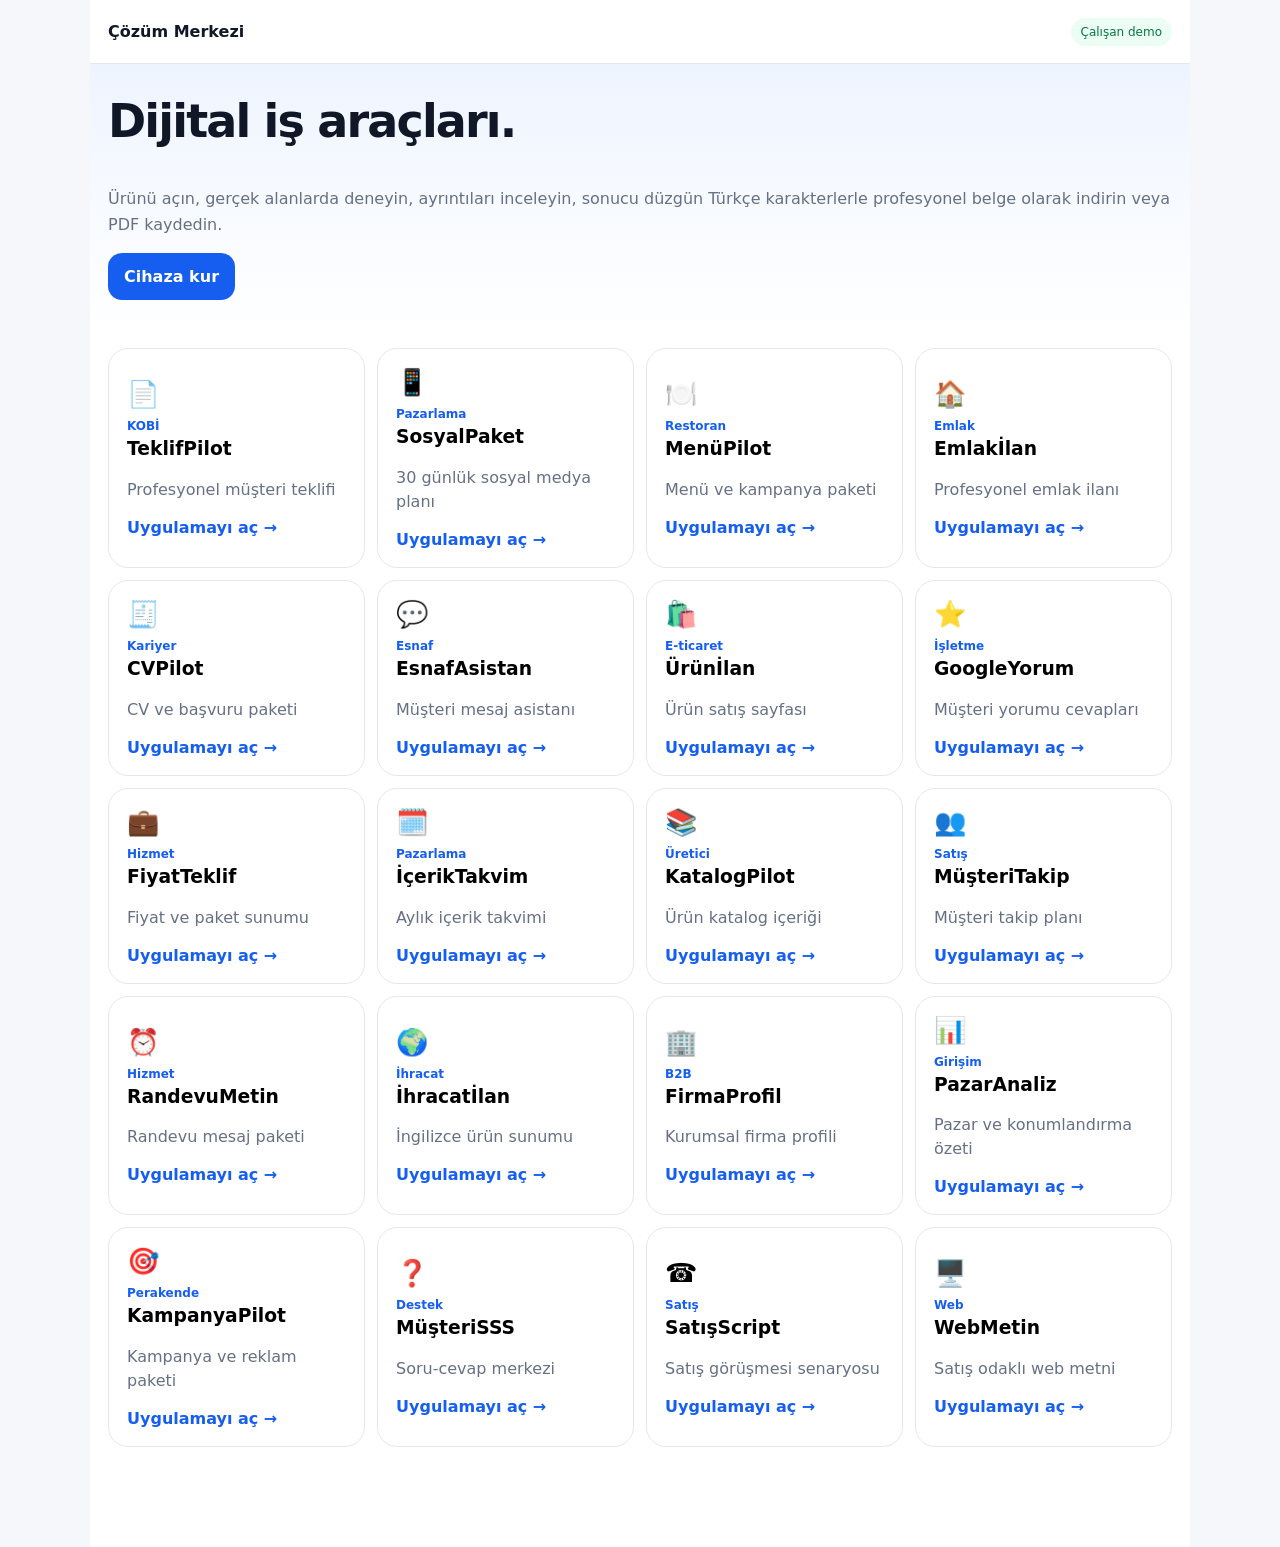
==== commit f6699317: "Fix mobile output encoding and rebuild interactive product experience" ====
--- a/experiments/index.html
+++ b/experiments/index.html
@@ -1 +1,19 @@
-<!doctype html><html lang="tr"><head><meta charset="utf-8"><meta name="viewport" content="width=device-width,initial-scale=1,viewport-fit=cover"><meta name="theme-color" content="#0b2a63"><link rel="manifest" href="manifest.webmanifest"><title>Çözüm Merkezi</title><style>:root{--bg:#f4f7fb;--card:#fff;--text:#111827;--muted:#667085;--line:#e4e7ec;--brand:#155eef;--nav:#0b2a63;--soft:#eef4ff;--ok:#067647;--warn:#b54708}*{box-sizing:border-box}html{scroll-behavior:smooth}body{margin:0;background:var(--bg);font-family:Inter,system-ui,-apple-system,Segoe UI,Roboto,sans-serif;color:var(--text)}button,input,textarea{font:inherit}button{touch-action:manipulation}.shell{max-width:1180px;margin:auto;min-height:100vh;background:#fff}.top{position:sticky;top:0;z-index:30;height:64px;padding:0 18px;display:flex;align-items:center;justify-content:space-between;background:#ffffffef;backdrop-filter:blur(12px);border-bottom:1px solid var(--line)}.brand{display:flex;align-items:center;gap:10px;font-weight:850}.logo{width:38px;height:38px;border-radius:12px;background:linear-gradient(135deg,#175cd3,#0b2a63);color:#fff;display:grid;place-items:center}.status{font-size:12px;color:var(--ok);background:#ecfdf3;border:1px solid #abefc6;padding:7px 10px;border-radius:999px}.hero{padding:30px 18px 18px;background:linear-gradient(180deg,#f6f9ff,#fff)}.hero h1{margin:0 0 8px;font-size:clamp(30px,5vw,46px);letter-spacing:-.04em}.hero p{margin:0;color:var(--muted);line-height:1.65;max-width:850px}.actions{display:flex;gap:10px;flex-wrap:wrap;margin-top:16px}.btn{border:0;border-radius:14px;padding:14px 16px;font-weight:850;cursor:pointer}.primary{background:var(--brand);color:#fff}.ghost{background:#fff;border:1px solid var(--line)}.quick{display:grid;grid-template-columns:repeat(4,1fr);gap:10px;padding:12px 18px 18px}.q{border:1px solid var(--line);background:#fff;border-radius:16px;padding:14px;text-align:left;cursor:pointer}.q b{display:block;margin-top:8px;font-size:13px}.section{padding:10px 18px 96px}.sectionTitle{display:flex;justify-content:space-between;align-items:end;margin:12px 0 14px}.sectionTitle h2{margin:0}.grid{display:grid;grid-template-columns:repeat(auto-fit,minmax(250px,1fr));gap:12px}.card{border:1px solid var(--line);border-radius:18px;padding:17px;background:#fff;cursor:pointer;box-shadow:0 1px 2px #10182808}.card:active{transform:scale(.995)}.ic{width:44px;height:44px;border-radius:12px;background:var(--soft);display:grid;place-items:center;font-size:21px}.cat{font-size:11px;color:var(--brand);font-weight:850;margin-top:12px}.card h3{margin:5px 0 7px}.card p{margin:0;color:var(--muted);font-size:14px;line-height:1.5}.arrow{margin-top:14px;color:var(--brand);font-weight:850;font-size:13px}.detail{display:none;min-height:100vh}.detail.show{display:block}.home.hide{display:none}.dtop{position:sticky;top:0;z-index:35;height:62px;display:flex;align-items:center;gap:12px;padding:0 16px;background:#fff;border-bottom:1px solid var(--line)}.back{border:1px solid var(--line);background:#fff;border-radius:12px;padding:10px 13px;cursor:pointer}.wrap{max-width:940px;margin:auto;padding:24px 16px 122px}.head{border:1px solid #d1e0ff;background:linear-gradient(135deg,#eef4ff,#fff);border-radius:24px;padding:23px}.head h1{margin:6px 0 8px;font-size:34px}.head p{color:var(--muted);line-height:1.65}.tags{display:flex;gap:8px;flex-wrap:wrap}.tag{border:1px solid #cfdcff;background:#fff;border-radius:999px;padding:7px 9px;font-size:12px}.tabs{display:grid;grid-template-columns:repeat(4,1fr);gap:9px;margin:14px 0}.tabs button{border:1px solid var(--line);background:#fff;border-radius:14px;padding:14px 8px;font-weight:850;cursor:pointer}.tabs button.active{background:var(--nav);color:#fff;border-color:var(--nav)}.panel{display:none}.panel.active{display:block}.block{border:1px solid var(--line);border-radius:18px;padding:18px;margin-top:12px;background:#fff}.block h3{margin:0 0 9px}.block p,.block li{color:var(--muted);line-height:1.65}.workspace{display:grid;grid-template-columns:1fr 1fr;gap:12px}.field label{display:block;font-size:12px;font-weight:850;margin-bottom:6px}.field input,.field textarea{width:100%;border:1px solid var(--line);border-radius:12px;padding:12px;background:#fff}.field textarea{min-height:100px;resize:vertical}.full{grid-column:1/-1}.output{white-space:pre-wrap;border:1px dashed #98a2b3;background:#fafafa;border-radius:14px;padding:16px;min-height:150px;line-height:1.6}.toolActions{display:flex;gap:9px;flex-wrap:wrap;margin-top:10px}.accordion{margin-top:12px;border:1px solid var(--line);border-radius:16px;overflow:hidden;background:#fff}.accHead{width:100%;border:0;background:#fff;padding:16px;display:flex;justify-content:space-between;text-align:left;font-weight:850;cursor:pointer}.accBody{display:none;padding:0 16px 16px;color:var(--muted);line-height:1.65}.accordion.open .accBody{display:block}.checkgrid{display:grid;grid-template-columns:repeat(2,1fr);gap:10px}.check{border:1px solid var(--line);border-radius:14px;padding:14px;background:#fff;display:flex;gap:10px;align-items:flex-start}.check b{display:block}.dot{width:11px;height:11px;border-radius:50%;background:#12b76a;margin-top:5px;flex:0 0 auto}.installCards{display:grid;grid-template-columns:repeat(3,1fr);gap:10px}.installCard{border:1px solid var(--line);border-radius:16px;padding:16px;background:#fff}.installCard b{display:block;margin-bottom:6px}.small{font-size:12px;color:var(--muted);line-height:1.5}.bottom{position:fixed;left:0;right:0;bottom:0;z-index:40;background:#ffffffef;backdrop-filter:blur(12px);border-top:1px solid var(--line);padding:10px 14px}.bottomIn{max-width:940px;margin:auto;display:grid;grid-template-columns:1fr 1fr;gap:10px}.bottomnav{position:fixed;left:0;right:0;bottom:0;background:#fff;border-top:1px solid var(--line);z-index:20}.bn{max-width:1180px;margin:auto;display:grid;grid-template-columns:repeat(4,1fr)}.bn button{border:0;background:#fff;padding:10px 4px;color:var(--muted);font-size:11px}.bn button b{display:block;font-size:18px;color:var(--text);margin-bottom:2px}.modal{position:fixed;inset:0;z-index:100;display:none;background:#0f172a88;padding:18px;align-items:flex-end;justify-content:center}.modal.show{display:flex}.sheet{width:min(560px,100%);background:#fff;border-radius:24px 24px 16px 16px;padding:20px;box-shadow:0 30px 90px #0004}.sheet h2{margin:0 0 8px}.sheet p{color:var(--muted);line-height:1.6}.steps{padding-left:22px;color:var(--muted);line-height:1.7}.diag{display:grid;grid-template-columns:1fr auto;gap:8px;padding:12px 0;border-top:1px solid var(--line)}.ok{color:var(--ok);font-weight:850}.warn{color:var(--warn);font-weight:850}@media(max-width:760px){.quick{grid-template-columns:repeat(2,1fr)}.grid{grid-template-columns:1fr}.tabs{grid-template-columns:repeat(2,1fr)}.workspace,.installCards,.checkgrid{grid-template-columns:1fr}.full{grid-column:auto}.head h1{font-size:29px}.bottomIn{grid-template-columns:1fr 1fr}}</style></head><body><div class="shell"><div id="home" class="home"><header class="top"><div class="brand"><div class="logo">Ç</div><span>Çözüm Merkezi</span></div><div class="status">Canlı demo</div></header><section class="hero"><h1>Gerçek çalışan çözüm mağazası.</h1><p>Her ürünü açın, çalışma alanında deneyin, ayrıntıları etkileşimli olarak inceleyin, çıktıyı indirin ve desteklenen cihazlarda uygulama olarak kurun.</p><div class="actions"><button class="btn primary" data-install>Bu cihaza kur</button><button class="btn ghost" onclick="document.getElementById('products').scrollIntoView()">Ürünleri incele</button></div></section><section class="quick"><button class="q" data-install>⬇️<b>Telefon / PC kurulum</b></button><button class="q" data-cat="Satış">📈<b>Satış</b></button><button class="q" data-cat="Pazarlama">🎯<b>Pazarlama</b></button><button class="q" data-all>🧩<b>Tüm ürünler</b></button></section><section class="section" id="products"><div class="sectionTitle"><h2>Çözüm mağazası</h2><small>20 ürün</small></div><div id="grid" class="grid"></div></section><nav class="bottomnav"><div class="bn"><button onclick="scrollTo(0,0)"><b>⌂</b>Ana Sayfa</button><button onclick="document.getElementById('products').scrollIntoView()"><b>▦</b>Ürünler</button><button data-install><b>↓</b>Kur</button><button onclick="openAccount()"><b>◉</b>Hesabım</button></div></nav></div><div id="detail" class="detail"><div class="dtop"><button class="back" id="backBtn">←</button><strong id="topTitle">Ürün</strong></div><main class="wrap" id="content"></main><div class="bottom"><div class="bottomIn"><button class="btn ghost" data-install>Cihaza kur</button><button class="btn primary" id="requestBtn">Bu çözümü istiyorum</button></div></div></div></div><div class="modal" id="installModal"><div class="sheet"><h2 id="installTitle">Uygulamayı kur</h2><p id="installText"></p><ol class="steps" id="installSteps"></ol><div id="diag"></div><div class="actions"><button class="btn primary" id="nativeInstallBtn" style="display:none">Kurulumu başlat</button><button class="btn ghost" id="closeInstall">Kapat</button></div></div></div><script>const PRODUCTS=[['TeklifPilot','KOBİ','📄','Profesyonel teklif hazırlama','Müşteri / firma','Hizmet veya iş','Fiyat / bütçe'],['SosyalPaket','Pazarlama','📱','30 günlük sosyal medya planı','İşletme / marka','Sektör','Hedef müşteri'],['MenüPilot','Restoran','🍽️','Menü ve kampanya paketi','İşletme adı','Ürün / yemek','Öne çıkan özellik'],['Emlakİlan','Emlak','🏠','Profesyonel emlak ilan paketi','Mülk türü','Konum','Öne çıkan özellikler'],['CVPilot','Kariyer','🧾','CV ve başvuru paketi','Ad Soyad','Hedef pozisyon','Deneyim / beceriler'],['EsnafAsistan','Esnaf','💬','Müşteri mesaj asistanı','Müşteri adı','Konu','Verilecek bilgi'],['Ürünİlan','E-ticaret','🛍️','Ürün satış metni paketi','Ürün adı','Hedef müşteri','Temel fayda'],['GoogleYorum','İşletme','⭐','Yorum cevap asistanı','Müşteri adı','Yorum özeti','Yanıt amacı'],['FiyatTeklif','Hizmet','💼','Fiyat ve paket sunumu','Hizmet','Başlangıç fiyatı','Dahil olanlar'],['İçerikTakvim','Pazarlama','🗓️','Aylık içerik planı','Marka','Ana hedef','Platform'],['KatalogPilot','Üretici','📚','Ürün kataloğu paketi','Firma','Ürün','Teknik özellik / fayda'],['MüşteriTakip','Satış','👥','Müşteri takip sistemi','Müşteri','Son görüşme','Sonraki adım'],['RandevuMetin','Hizmet','⏰','Randevu mesaj paketi','Müşteri','Tarih / saat','Hizmet'],['İhracatİlan','İhracat','🌍','İngilizce satış sunumu','Product name','Target market','Main advantage'],['FirmaProfil','B2B','🏢','Kurumsal firma profili','Firma adı','Faaliyet alanı','Temel güç'],['PazarAnaliz','Girişim','📊','Rakip ve konumlandırma özeti','Ürün / fikir','Hedef müşteri','Farklılaşma'],['KampanyaPilot','Perakende','🎯','Kampanya ve reklam paketi','Ürün / hizmet','Kampanya','Hedef müşteri'],['MüşteriSSS','Destek','❓','Hazır soru-cevap merkezi','İşletme','Soru','Cevap bilgisi'],['SatışScript','Satış','☎️','Satış görüşmesi senaryosu','Ürün / hizmet','Müşteri ihtiyacı','Ana fayda'],['WebMetin','Web','🖥️','Tek sayfalık satış sitesi metni','Marka / ürün','Hedef müşteri','Ana vaat']].map(x=>({name:x[0],cat:x[1],icon:x[2],desc:x[3],fields:x.slice(4)}));let current=0,installPrompt=null;const $=s=>document.querySelector(s),$$=s=>[...document.querySelectorAll(s)];function render(list=PRODUCTS){$('#grid').innerHTML=list.map((p,i)=>`<article class="card" data-open="${p.name}"><div class="ic">${p.icon}</div><div class="cat">${p.cat}</div><h3>${p.name}</h3><p>${p.desc}</p><div class="arrow">Uygulamayı aç →</div></article>`).join('');$$('[data-open]').forEach(el=>el.onclick=()=>openProduct(el.dataset.open))}function openProduct(name){current=PRODUCTS.findIndex(p=>p.name===name);const p=PRODUCTS[current];$('#home').classList.add('hide');$('#detail').classList.add('show');$('#topTitle').textContent=p.name;$('#content').innerHTML=`<section class="head"><div class="cat">${p.cat}</div><h1>${p.icon} ${p.name}</h1><p>${p.desc}</p><div class="tags"><span class="tag">Çalışan demo</span><span class="tag">Mobil + bilgisayar</span><span class="tag">Tekrar indirilebilir</span><span class="tag">Çevrimdışı destek</span></div></section><div class="tabs"><button data-tab="work" class="active">Çalışma Alanı</button><button data-tab="details">Detaylar</button><button data-tab="install">Kurulum</button><button data-tab="request">Erişim</button></div><section id="work" class="panel active"><div class="block"><h3>Ürünü şimdi deneyin</h3><div class="workspace"><div class="field"><label>${p.fields[0]}</label><input id="f1" placeholder="${p.fields[0]}"></div><div class="field"><label>${p.fields[1]}</label><input id="f2" placeholder="${p.fields[1]}"></div><div class="field full"><label>${p.fields[2]}</label><textarea id="f3" placeholder="${p.fields[2]}"></textarea></div><div class="full"><button class="btn primary" id="generateBtn">Profesyonel çıktıyı oluştur</button></div><div class="output full" id="out">Bilgileri girin ve çıktıyı oluşturun.</div><div class="toolActions full"><button class="btn ghost" id="copyBtn">Kopyala</button><button class="btn ghost" id="downloadBtn">Dosya indir</button><button class="btn ghost" id="shareBtn">Paylaş</button></div></div></div></section><section id="details" class="panel"><div class="block"><h3>Ürünün tam çalışma modeli</h3><div class="checkgrid"><div class="check"><span class="dot"></span><div><b>Girdi</b><span class="small">${p.fields.join(' · ')}</span></div></div><div class="check"><span class="dot"></span><div><b>İşleme</b><span class="small">Bilgiler ürüne özel iş akışına dönüştürülür.</span></div></div><div class="check"><span class="dot"></span><div><b>Çıktı</b><span class="small">Kopyalanabilir, indirilebilir ve paylaşılabilir sonuç.</span></div></div><div class="check"><span class="dot"></span><div><b>Tekrar kullanım</b><span class="small">Aynı araç yeni verilerle sınırsız yeniden çalıştırılabilir.</span></div></div></div></div>${acc('1. Kullanıcı tam olarak ne yapar?',`Kullanıcı ${p.fields.join(', ')} bilgilerini girer. “Profesyonel çıktıyı oluştur” düğmesi ürüne özel sonucu anında üretir.`)}${acc('2. Sonuç nasıl kullanılır?','Sonuç ekranda kalmaz: kopyalanabilir, TXT dosyası olarak tekrar tekrar indirilebilir ve desteklenen cihazlarda paylaşım menüsüne gönderilebilir.')}${acc('3. Mobil kullanım nasıl çalışır?','Ekran telefon boyutuna uyarlanır; dokunmatik düğmeler ve alt menü mobil kullanım için ayrı düzenlenir. Kurulu PWA bağımsız uygulama penceresinde açılır.')}${acc('4. Çevrimdışı kullanım ne sağlar?','İlk başarılı yüklemeden sonra temel uygulama kabuğu ve ürün arayüzü önbellekte tutulur. Ağ kesildiğinde boş logo yerine uygulama arayüzü açılır.')}${acc('5. Merkezi kontrol ne durumda?','Bu doğrulama sürümünde ödeme ve uzaktan lisans yönetimi bağlı değildir. Gerçek backend bağlandığında kullanıcı hesabı, erişim açma-kapama ve abonelik denetimi sunucu tarafında yapılacaktır.')}</section><section id="install" class="panel"><div class="block"><h3>Telefon ve bilgisayara kurulum</h3><div class="installCards"><div class="installCard"><b>Android</b><span class="small">Chrome/Edge destekliyorsa yerel PWA kurulum penceresi açılır. Desteklemiyorsa cihazınıza uygun adımlar gösterilir.</span></div><div class="installCard"><b>iPhone / iPad</b><span class="small">Safari Paylaş → Ana Ekrana Ekle. iOS, web sayfasının programatik olarak sessiz kurulmasına izin vermez.</span></div><div class="installCard"><b>Windows / macOS</b><span class="small">Chrome/Edge uygulama yükleme penceresiyle ayrı masaüstü uygulaması olarak kurulur.</span></div></div><div class="actions"><button class="btn primary" data-install>Bu cihaza kur</button><button class="btn ghost" id="checkInstall">Kurulumu doğrula</button></div><div id="installCheck" class="small"></div></div></section><section id="request" class="panel"><div class="block"><h3>${p.name} erişim talebi</h3><p>Gerçek talebi ölçmek için ürün adıyla erken erişim talebi gönderilebilir. Ödeme şu an bağlı değildir.</p><form action="https://formsubmit.co/muh.gurbz@gmail.com" method="POST"><input type="hidden" name="_captcha" value="false"><input type="hidden" name="_subject" value="[${p.name}] Yeni erken erişim talebi"><input type="hidden" name="Ürün" value="${p.name}"><div class="workspace"><div class="field"><label>Ad Soyad</label><input required name="Ad Soyad"></div><div class="field"><label>E-posta</label><input required type="email" name="E-posta"></div><div class="field full"><label>İhtiyaç</label><textarea name="İhtiyaç"></textarea></div><button class="btn primary full" type="submit">Talebi gönder</button></div></form></div></section>`;bindProduct();setHash('work');scrollTo(0,0)}function bindProduct(){$$('[data-tab]').forEach(b=>b.onclick=()=>showTab(b.dataset.tab));$$('[data-install]').forEach(b=>b.onclick=openInstall);$('#generateBtn').onclick=generate;$('#copyBtn').onclick=copyOut;$('#downloadBtn').onclick=downloadOut;$('#shareBtn').onclick=shareOut;$('#checkInstall').onclick=checkInstall}function showTab(id){$$('.panel').forEach(p=>p.classList.remove('active'));$('#'+id)?.classList.add('active');$$('[data-tab]').forEach(b=>b.classList.toggle('active',b.dataset.tab===id));setHash(id);document.querySelector('.tabs')?.scrollIntoView({block:'start'})}function setHash(tab){history.replaceState(null,'',`#product=${encodeURIComponent(PRODUCTS[current]?.name||'')}&tab=${tab}`)}function acc(h,b){return `<div class="accordion"><button class="accHead"><span>${h}</span><span>＋</span></button><div class="accBody">${b}</div></div>`}document.addEventListener('click',e=>{const h=e.target.closest('.accHead');if(h)h.parentElement.classList.toggle('open')});function generate(){const p=PRODUCTS[current],a=$('#f1').value.trim()||'—',b=$('#f2').value.trim()||'—',c=$('#f3').value.trim()||'—';$('#out').textContent=`${p.name.toUpperCase()}\n\n${p.fields[0]}: ${a}\n${p.fields[1]}: ${b}\n${p.fields[2]}: ${c}\n\nSONUÇ\n${p.desc}. Girilen bilgiler doğrultusunda uygulanabilir bir çalışma taslağı oluşturuldu.\n\nSonraki adım: sonucu kontrol edin, gerekiyorsa düzenleyin ve müşteriniz/ekibinizle paylaşın.`}async function copyOut(){try{await navigator.clipboard.writeText($('#out').textContent);alert('Çıktı kopyalandı.')}catch{alert('Kopyalama bu tarayıcıda engellendi. Metni seçip kopyalayabilirsiniz.')}}function downloadOut(){const t=$('#out').textContent;if(!t||t.startsWith('Bilgileri'))generate();const blob=new Blob([$('#out').textContent],{type:'text/plain;charset=utf-8'}),url=URL.createObjectURL(blob),a=document.createElement('a');a.href=url;a.download=`${PRODUCTS[current].name}-${Date.now()}.txt`;document.body.appendChild(a);a.click();a.remove();setTimeout(()=>URL.revokeObjectURL(url),1500)}async function shareOut(){const text=$('#out').textContent;if(navigator.share){try{await navigator.share({title:PRODUCTS[current].name,text})}catch{}}else copyOut()}function closeProduct(){location.hash='';$('#detail').classList.remove('show');$('#home').classList.remove('hide');render();scrollTo(0,0)}$('#backBtn').onclick=closeProduct;$('#requestBtn').onclick=()=>showTab('request');function deviceInfo(){const ua=navigator.userAgent.toLowerCase();if(/iphone|ipad|ipod/.test(ua))return'ios';if(/android/.test(ua))return'android';return'desktop'}function openInstall(){const d=deviceInfo(),installed=matchMedia('(display-mode: standalone)').matches||navigator.standalone===true;$('#installModal').classList.add('show');$('#nativeInstallBtn').style.display=installPrompt&&!installed?'inline-block':'none';if(installed){$('#installTitle').textContent='Uygulama zaten kurulu';$('#installText').textContent='Bu cihaz uygulamayı bağımsız modda çalıştırıyor.';$('#installSteps').innerHTML=''}else if(installPrompt){$('#installTitle').textContent='Kurulum hazır';$('#installText').textContent='Tarayıcı bu uygulamanın kurulabilir olduğunu doğruladı.';$('#installSteps').innerHTML='<li>Kurulumu başlat düğmesine dokunun.</li><li>Tarayıcının kurulum penceresinde onaylayın.</li>'}else if(d==='ios'){$('#installTitle').textContent='iPhone / iPad kurulumu';$('#installText').textContent='iOS programatik kurulum penceresi sunmaz.';$('#installSteps').innerHTML='<li>Bu sayfayı Safari’de açın.</li><li>Paylaş simgesine dokunun.</li><li>“Ana Ekrana Ekle” seçeneğini seçin.</li><li>“Ekle” ile onaylayın.</li>'}else if(d==='android'){$('#installTitle').textContent='Android kurulumu';$('#installText').textContent='Bu tarayıcı şu anda otomatik kurulum olayını vermedi. Bu, bazı Android tarayıcılarında normaldir.';$('#installSteps').innerHTML='<li>Chrome veya Edge ile açın.</li><li>Sağ üst menüye dokunun.</li><li>“Uygulamayı yükle” veya “Ana ekrana ekle” seçeneğini seçin.</li><li>Kurulumu onaylayın.</li>'}else{$('#installTitle').textContent='Bilgisayara kurulum';$('#installText').textContent='Chrome veya Edge kullanın.';$('#installSteps').innerHTML='<li>Adres çubuğundaki uygulama yükleme simgesine tıklayın.</li><li>Yoksa tarayıcı menüsünden “Uygulamayı yükle” seçeneğini açın.</li><li>Kurulumu onaylayın.</li>'}renderDiag()}function renderDiag(){const sw='serviceWorker'in navigator,secure=location.protocol==='https:',standalone=matchMedia('(display-mode: standalone)').matches||navigator.standalone===true;$('#diag').innerHTML=`<div class="diag"><span>HTTPS</span><b class="${secure?'ok':'warn'}">${secure?'Hazır':'Eksik'}</b></div><div class="diag"><span>Service Worker</span><b class="${sw?'ok':'warn'}">${sw?'Destekli':'Desteksiz'}</b></div><div class="diag"><span>Kurulu mod</span><b class="${standalone?'ok':'warn'}">${standalone?'Evet':'Hayır'}</b></div>`}async function runNativeInstall(){if(!installPrompt)return;const ev=installPrompt;installPrompt=null;const result=await ev.prompt();$('#installText').textContent=result.outcome==='accepted'?'Kurulum onaylandı. Uygulama simgenizi kontrol edin.':'Kurulum kullanıcı tarafından kapatıldı.';$('#nativeInstallBtn').style.display='none';renderDiag()}function checkInstall(){const standalone=matchMedia('(display-mode: standalone)').matches||navigator.standalone===true;$('#installCheck').textContent=standalone?'✓ Uygulama bağımsız kurulu modda çalışıyor.':'Henüz bağımsız kurulu mod algılanmadı. “Bu cihaza kur” ile cihazınıza uygun yolu açın.'}function openAccount(){alert('Hesap ve uzaktan lisans yönetimi backend bağlandıktan sonra aktif olacaktır.')}addEventListener('beforeinstallprompt',e=>{e.preventDefault();installPrompt=e});addEventListener('appinstalled',()=>{installPrompt=null;$('#installText').textContent='Kurulum tamamlandı.';renderDiag()});$('#nativeInstallBtn').onclick=runNativeInstall;$('#closeInstall').onclick=()=>$('#installModal').classList.remove('show');$('#installModal').onclick=e=>{if(e.target.id==='installModal')e.currentTarget.classList.remove('show')};$$('[data-install]').forEach(b=>b.onclick=openInstall);$$('[data-cat]').forEach(b=>b.onclick=()=>{render(PRODUCTS.filter(p=>p.cat===b.dataset.cat));$('#products').scrollIntoView()});$('[data-all]').onclick=()=>render();if('serviceWorker'in navigator)navigator.serviceWorker.register('sw.js',{updateViaCache:'none'}).then(r=>r.update()).catch(()=>{});render();const m=location.hash.match(/product=([^&]+)&tab=([^&]+)/);if(m){const name=decodeURIComponent(m[1]);if(PRODUCTS.some(p=>p.name===name)){openProduct(name);showTab(m[2])}}</script></body></html>+<!doctype html>
+<html lang="tr"><head><meta charset="utf-8"><meta name="viewport" content="width=device-width,initial-scale=1,viewport-fit=cover"><meta name="theme-color" content="#0b2a63"><link rel="manifest" href="manifest.webmanifest"><title>Çözüm Merkezi</title>
+<style>
+:root{--b:#155eef;--n:#0b2a63;--bg:#f5f7fb;--t:#101828;--m:#667085;--l:#e4e7ec;--g:#067647}*{box-sizing:border-box}body{margin:0;font-family:Inter,system-ui,-apple-system,Segoe UI,Roboto,sans-serif;background:var(--bg);color:var(--t)}button,input,textarea{font:inherit}.app{max-width:1100px;margin:auto;min-height:100vh;background:#fff}.top{height:64px;position:sticky;top:0;z-index:20;display:flex;align-items:center;justify-content:space-between;padding:0 18px;background:#fffffff2;border-bottom:1px solid var(--l);backdrop-filter:blur(12px)}.brand{font-weight:900}.pill{font-size:12px;color:var(--g);background:#ecfdf3;padding:7px 10px;border-radius:999px}.hero{padding:30px 18px;background:linear-gradient(180deg,#eef4ff,#fff)}h1,h2,h3,p{margin-top:0}.hero h1{font-size:clamp(30px,5vw,46px);letter-spacing:-.04em}.muted{color:var(--m);line-height:1.6}.grid{padding:18px 18px 100px;display:grid;grid-template-columns:repeat(auto-fit,minmax(245px,1fr));gap:12px}.card,.box{border:1px solid var(--l);border-radius:20px;background:#fff}.card{padding:18px;text-align:left;cursor:pointer}.card:active{transform:scale(.99)}.ico{font-size:26px}.cat{font-size:12px;font-weight:900;color:var(--b);margin:10px 0 5px}.card p{color:var(--m);line-height:1.5}.go{color:var(--b);font-weight:900}.detail{display:none}.detail.on{display:block}.home.off{display:none}.dtop{height:62px;position:sticky;top:0;z-index:30;display:flex;align-items:center;gap:12px;padding:0 16px;background:#fff;border-bottom:1px solid var(--l)}.back,.btn,.tab,.acc{border:0;cursor:pointer}.back{background:#fff;border:1px solid var(--l);border-radius:12px;padding:10px 13px}.wrap{max-width:900px;margin:auto;padding:20px 16px 120px}.productHead{padding:22px;border:1px solid #c7d7fe;border-radius:24px;background:linear-gradient(135deg,#eef4ff,#fff)}.productHead h1{font-size:34px;margin-bottom:8px}.chips{display:flex;gap:7px;flex-wrap:wrap}.chip{font-size:12px;border:1px solid #c7d7fe;background:#fff;padding:7px 9px;border-radius:999px}.tabs{display:grid;grid-template-columns:repeat(4,1fr);gap:8px;margin:14px 0}.tab{padding:14px 8px;border:1px solid var(--l);border-radius:14px;background:#fff;font-weight:850}.tab.on{background:var(--n);color:#fff}.panel{display:none}.panel.on{display:block}.box{padding:18px;margin-top:12px}.form{display:grid;grid-template-columns:1fr 1fr;gap:12px}.field label{display:block;font-size:12px;font-weight:850;margin-bottom:6px}.field input,.field textarea{width:100%;padding:13px;border:1px solid var(--l);border-radius:12px}.field textarea{min-height:100px}.full{grid-column:1/-1}.btn{padding:14px 16px;border-radius:14px;font-weight:900}.primary{background:var(--b);color:#fff}.ghost{background:#fff;border:1px solid var(--l)}.actions{display:flex;gap:9px;flex-wrap:wrap;margin-top:12px}.preview{min-height:190px;padding:18px;border:1px solid var(--l);border-radius:16px;background:#fafafa;line-height:1.65}.preview h2{margin-bottom:4px}.preview .line{padding:10px 0;border-bottom:1px solid var(--l)}.accWrap{border:1px solid var(--l);border-radius:16px;margin-top:10px;overflow:hidden}.acc{width:100%;padding:16px;background:#fff;display:flex;justify-content:space-between;font-weight:900;text-align:left}.accBody{display:none;padding:0 16px 16px;color:var(--m);line-height:1.65}.accWrap.open .accBody{display:block}.steps{display:grid;gap:10px}.step{display:grid;grid-template-columns:38px 1fr;gap:10px;padding:14px;border:1px solid var(--l);border-radius:16px}.num{width:32px;height:32px;border-radius:50%;display:grid;place-items:center;background:#eef4ff;color:var(--b);font-weight:900}.installGrid{display:grid;grid-template-columns:repeat(3,1fr);gap:10px}.installCard{padding:16px;border:1px solid var(--l);border-radius:16px}.bottom{position:fixed;left:0;right:0;bottom:0;z-index:40;padding:10px 14px;background:#fffffff2;border-top:1px solid var(--l);backdrop-filter:blur(12px)}.bottomIn{max-width:900px;margin:auto;display:grid;grid-template-columns:1fr 1fr;gap:10px}.modal{display:none;position:fixed;inset:0;z-index:100;background:#10182899;align-items:flex-end;justify-content:center;padding:16px}.modal.on{display:flex}.sheet{width:min(560px,100%);background:#fff;border-radius:24px;padding:20px}.notice{padding:12px;border-radius:12px;background:#f2f4f7;color:var(--m);margin-top:10px}.toast{position:fixed;left:50%;bottom:90px;transform:translateX(-50%);background:#101828;color:#fff;padding:11px 15px;border-radius:12px;display:none;z-index:200}.toast.on{display:block}@media(max-width:700px){.grid{grid-template-columns:1fr}.tabs{grid-template-columns:1fr 1fr}.form,.installGrid{grid-template-columns:1fr}.full{grid-column:auto}.productHead h1{font-size:29px}}
+</style></head><body><div class="app"><div id="home" class="home"><header class="top"><div class="brand">Çözüm Merkezi</div><div class="pill">Çalışan demo</div></header><section class="hero"><h1>Dijital iş araçları.</h1><p class="muted">Ürünü açın, gerçek alanlarda deneyin, ayrıntıları inceleyin, sonucu düzgün Türkçe karakterlerle profesyonel belge olarak indirin veya PDF kaydedin.</p><div class="actions"><button class="btn primary" onclick="installApp()">Cihaza kur</button></div></section><main id="grid" class="grid"></main></div><div id="detail" class="detail"><header class="dtop"><button class="back" onclick="closeProduct()">←</button><strong id="topTitle"></strong></header><main id="content" class="wrap"></main><div class="bottom"><div class="bottomIn"><button class="btn ghost" onclick="installApp()">Cihaza kur</button><button class="btn primary" onclick="showTab('access')">Bu çözümü istiyorum</button></div></div></div></div><div id="installModal" class="modal"><div class="sheet"><h2>Uygulamayı cihazınıza kurun</h2><div id="installBody"></div><div class="actions"><button id="nativeInstall" class="btn primary" style="display:none">Kurulumu başlat</button><button class="btn ghost" onclick="closeInstall()">Kapat</button></div></div></div><div id="toast" class="toast"></div>
+<script>
+const RAW=[['TeklifPilot','KOBİ','📄','Profesyonel müşteri teklifi'],['SosyalPaket','Pazarlama','📱','30 günlük sosyal medya planı'],['MenüPilot','Restoran','🍽️','Menü ve kampanya paketi'],['Emlakİlan','Emlak','🏠','Profesyonel emlak ilanı'],['CVPilot','Kariyer','🧾','CV ve başvuru paketi'],['EsnafAsistan','Esnaf','💬','Müşteri mesaj asistanı'],['Ürünİlan','E-ticaret','🛍️','Ürün satış sayfası'],['GoogleYorum','İşletme','⭐','Müşteri yorumu cevapları'],['FiyatTeklif','Hizmet','💼','Fiyat ve paket sunumu'],['İçerikTakvim','Pazarlama','🗓️','Aylık içerik takvimi'],['KatalogPilot','Üretici','📚','Ürün katalog içeriği'],['MüşteriTakip','Satış','👥','Müşteri takip planı'],['RandevuMetin','Hizmet','⏰','Randevu mesaj paketi'],['İhracatİlan','İhracat','🌍','İngilizce ürün sunumu'],['FirmaProfil','B2B','🏢','Kurumsal firma profili'],['PazarAnaliz','Girişim','📊','Pazar ve konumlandırma özeti'],['KampanyaPilot','Perakende','🎯','Kampanya ve reklam paketi'],['MüşteriSSS','Destek','❓','Soru-cevap merkezi'],['SatışScript','Satış','☎️','Satış görüşmesi senaryosu'],['WebMetin','Web','🖥️','Satış odaklı web metni']];
+const FIELDS={TeklifPilot:['Müşteri / firma','Hizmet veya iş','Fiyat / bütçe'],SosyalPaket:['İşletme / marka','Sektör','Hedef müşteri'],MenüPilot:['İşletme adı','Ürün / yemek','Öne çıkan özellik'],Emlakİlan:['Mülk türü','Konum','Öne çıkan özellikler'],CVPilot:['Ad Soyad','Hedef pozisyon','Deneyim / beceriler']};
+const P=RAW.map(x=>({name:x[0],cat:x[1],icon:x[2],desc:x[3],fields:FIELDS[x[0]]||['İşletme / ürün','Hedef / ihtiyaç','Ayrıntılar']}));let current=0,installPrompt=null;const $=s=>document.querySelector(s),$$=s=>[...document.querySelectorAll(s)];
+function esc(s){return String(s).replace(/[&<>"']/g,c=>({'&':'&amp;','<':'&lt;','>':'&gt;','"':'&quot;',"'":'&#39;'}[c]))}function toast(t){$('#toast').textContent=t;$('#toast').classList.add('on');setTimeout(()=>$('#toast').classList.remove('on'),1800)}
+function render(){$('#grid').innerHTML=P.map(p=>`<button class="card" onclick="openProduct('${p.name}')"><div class="ico">${p.icon}</div><div class="cat">${p.cat}</div><h3>${p.name}</h3><p>${p.desc}</p><div class="go">Uygulamayı aç →</div></button>`).join('')}
+function openProduct(name){current=P.findIndex(p=>p.name===name);const p=P[current];$('#home').classList.add('off');$('#detail').classList.add('on');$('#topTitle').textContent=p.name;$('#content').innerHTML=`<section class="productHead"><div class="cat">${p.cat}</div><h1>${p.icon} ${p.name}</h1><p class="muted">${p.desc}</p><div class="chips"><span class="chip">Etkileşimli</span><span class="chip">Mobil + PC</span><span class="chip">HTML belge</span><span class="chip">PDF çıktısı</span></div></section><nav class="tabs"><button class="tab on" data-tab="work">Çalışma Alanı</button><button class="tab" data-tab="details">Detaylar</button><button class="tab" data-tab="install">Kurulum</button><button class="tab" data-tab="access">Erişim</button></nav><section id="work" class="panel on"><div class="box"><h3>Yeni çalışma</h3><div class="form">${p.fields.map((f,i)=>`<div class="field ${i===2?'full':''}"><label>${f}</label>${i===2?`<textarea id="f${i}" placeholder="${f}"></textarea>`:`<input id="f${i}" placeholder="${f}">`}</div>`).join('')}<button class="btn primary full" onclick="generate()">Çıktıyı oluştur</button></div></div><div class="box"><h3>Canlı önizleme</h3><div id="preview" class="preview"><p class="muted">Bilgileri girip “Çıktıyı oluştur” düğmesine dokunun.</p></div><div class="actions"><button class="btn ghost" onclick="copyOutput()">Kopyala</button><button class="btn ghost" onclick="downloadHTML()">Belge indir</button><button class="btn ghost" onclick="printPDF()">PDF / Yazdır</button><button class="btn ghost" onclick="shareOutput()">Paylaş</button></div></div></section><section id="details" class="panel"><div class="box"><h3>Nasıl çalışır?</h3><div class="steps"><div class="step"><div class="num">1</div><div><b>Bilgileri girin</b><div class="muted">${p.fields.join(', ')} alanlarını doldurun.</div></div></div><div class="step"><div class="num">2</div><div><b>Sonucu üretin</b><div class="muted">Araç bilgileri düzenli bir iş çıktısına dönüştürür.</div></div></div><div class="step"><div class="num">3</div><div><b>Kullanın</b><div class="muted">Önizleyin, kopyalayın, HTML belge indirin, PDF kaydedin veya paylaşın.</div></div></div></div></div>${acc('Üretilen çıktı nedir?',`${p.name}, ${p.desc.toLowerCase()} için girilen verileri başlıklar ve uygulanabilir sonraki adımla düzenler.`)}${acc('İndirme neden değiştirildi?','Eski TXT yöntemi bazı Android görüntüleyicilerinde UTF-8 kodlamasını yanlış algılayıp Türkçe karakterleri bozuyordu. Yeni indirme, UTF-8 BOM + HTML meta charset kullanan tarayıcı uyumlu belge üretir.')}${acc('Tekrar indirilebilir mi?','Evet. Her indirme zaman damgalı ayrı dosya üretir; önceki dosyanın üzerine yazmaz.')}${acc('Telefon ve bilgisayarda çalışır mı?','Evet. Arayüz responsive çalışır. Desteklenen tarayıcılarda PWA olarak kurulabilir; ayrıca çıktı HTML belgesi ve PDF olarak kullanılabilir.')}</section><section id="install" class="panel"><div class="box"><h3>Kurulum seçenekleri</h3><div class="installGrid"><div class="installCard"><b>Android</b><p class="muted">Chrome/Edge üzerinden PWA kurulumu veya Ana ekrana ekleme.</p></div><div class="installCard"><b>iPhone / iPad</b><p class="muted">Safari → Paylaş → Ana Ekrana Ekle.</p></div><div class="installCard"><b>Windows / macOS</b><p class="muted">Chrome/Edge uygulama kurulum seçeneği.</p></div></div><button class="btn primary" onclick="installApp()">Bu cihaza kur</button></div></section><section id="access" class="panel"><div class="box"><h3>${p.name} erişim talebi</h3><p class="muted">Ödeme bağlı değildir. Bu alan yalnız gerçek talebi ölçmek içindir.</p><form action="https://formsubmit.co/muh.gurbz@gmail.com" method="POST"><input type="hidden" name="_captcha" value="false"><input type="hidden" name="Ürün" value="${p.name}"><div class="form"><div class="field"><label>Ad Soyad</label><input required name="Ad Soyad"></div><div class="field"><label>E-posta</label><input required type="email" name="E-posta"></div><div class="field full"><label>İhtiyaç</label><textarea name="İhtiyaç"></textarea></div><button class="btn primary full">Talebi gönder</button></div></form></div></section>`;$$('.tab').forEach(b=>b.onclick=()=>showTab(b.dataset.tab));scrollTo(0,0)}
+function acc(h,b){return `<div class="accWrap"><button class="acc" onclick="this.parentElement.classList.toggle('open')"><span>${h}</span><span>＋</span></button><div class="accBody">${b}</div></div>`}function showTab(id){$$('.panel').forEach(x=>x.classList.remove('on'));$('#'+id)?.classList.add('on');$$('.tab').forEach(x=>x.classList.toggle('on',x.dataset.tab===id));document.querySelector('.tabs')?.scrollIntoView({block:'start'})}function closeProduct(){$('#detail').classList.remove('on');$('#home').classList.remove('off');scrollTo(0,0)}
+function values(){return [0,1,2].map(i=>$('#f'+i)?.value.trim()||'—')}function generate(){const p=P[current],v=values();$('#preview').innerHTML=`<div class="cat">${p.cat}</div><h2>${p.name}</h2><p>${p.desc}</p>${p.fields.map((f,i)=>`<div class="line"><b>${esc(f)}</b><br>${esc(v[i])}</div>`).join('')}<div class="line"><b>Sonraki adım</b><br>Bilgileri kontrol edin, gerekli düzenlemeleri yapın ve ilgili kişiyle paylaşın.</div>`;toast('Çıktı hazır')}
+function ensure(){if($('#preview')?.textContent.includes('Bilgileri girip'))generate()}function plain(){ensure();return $('#preview').innerText}async function copyOutput(){try{await navigator.clipboard.writeText(plain());toast('Kopyalandı')}catch{toast('Kopyalama engellendi')}}
+function documentHTML(){ensure();const p=P[current];return `<!doctype html><html lang="tr"><head><meta charset="utf-8"><meta name="viewport" content="width=device-width"><title>${esc(p.name)}</title><style>body{font-family:Arial,sans-serif;max-width:800px;margin:40px auto;padding:0 22px;color:#111827;line-height:1.6}h1{color:#0b2a63}.box{border:1px solid #ddd;border-radius:14px;padding:18px;margin:12px 0}.label{font-size:12px;color:#667085;font-weight:bold}</style></head><body><h1>${esc(p.name)}</h1><p>${esc(p.desc)}</p>${p.fields.map((f,i)=>`<div class="box"><div class="label">${esc(f)}</div>${esc(values()[i])}</div>`).join('')}<div class="box"><div class="label">SONRAKİ ADIM</div>Bilgileri kontrol edin, gerekli düzenlemeleri yapın ve ilgili kişiyle paylaşın.</div></body></html>`}
+function downloadHTML(){const p=P[current],bom='\uFEFF',blob=new Blob([bom+documentHTML()],{type:'text/html;charset=utf-8'}),u=URL.createObjectURL(blob),a=document.createElement('a');a.href=u;a.download=`${p.name}-${Date.now()}.html`;document.body.appendChild(a);a.click();a.remove();setTimeout(()=>URL.revokeObjectURL(u),3000);toast('Belge indirildi')}function printPDF(){ensure();const w=open('','_blank');if(!w){toast('Açılır pencereye izin verin');return}w.document.open();w.document.write(documentHTML());w.document.close();setTimeout(()=>w.print(),300)}async function shareOutput(){try{if(navigator.share)await navigator.share({title:P[current].name,text:plain()});else await copyOutput()}catch{}}
+function installApp(){const modal=$('#installModal'),body=$('#installBody'),native=$('#nativeInstall');modal.classList.add('on');native.style.display='none';const ua=navigator.userAgent.toLowerCase(),standalone=matchMedia('(display-mode:standalone)').matches||navigator.standalone===true;if(standalone){body.innerHTML='<div class="notice">✓ Uygulama bu cihazda kurulu modda çalışıyor.</div>';return}if(installPrompt){body.innerHTML='<p class="muted">Tarayıcı kurulumu destekliyor. Aşağıdaki düğmeyle sistem kurulum penceresini açın.</p>';native.style.display='inline-block';return}if(/iphone|ipad|ipod/.test(ua))body.innerHTML='<p class="muted"><b>iPhone/iPad:</b> Safari’de açın → Paylaş → Ana Ekrana Ekle → Ekle.</p>';else if(/android/.test(ua))body.innerHTML='<p class="muted"><b>Android:</b> Chrome veya Edge menüsünü açın → “Uygulamayı yükle” ya da “Ana ekrana ekle” → onaylayın.</p>';else body.innerHTML='<p class="muted"><b>Bilgisayar:</b> Chrome/Edge adres çubuğundaki uygulama kur simgesini veya tarayıcı menüsündeki “Uygulamayı yükle” seçeneğini kullanın.</p>'}function closeInstall(){$('#installModal').classList.remove('on')}$('#nativeInstall').onclick=async()=>{if(!installPrompt)return;const e=installPrompt;installPrompt=null;await e.prompt();closeInstall()};addEventListener('beforeinstallprompt',e=>{e.preventDefault();installPrompt=e});addEventListener('appinstalled',()=>{installPrompt=null;toast('Kurulum tamamlandı')});if('serviceWorker'in navigator)navigator.serviceWorker.register('sw.js',{updateViaCache:'none'}).then(r=>r.update()).catch(()=>{});render();
+</script></body></html>
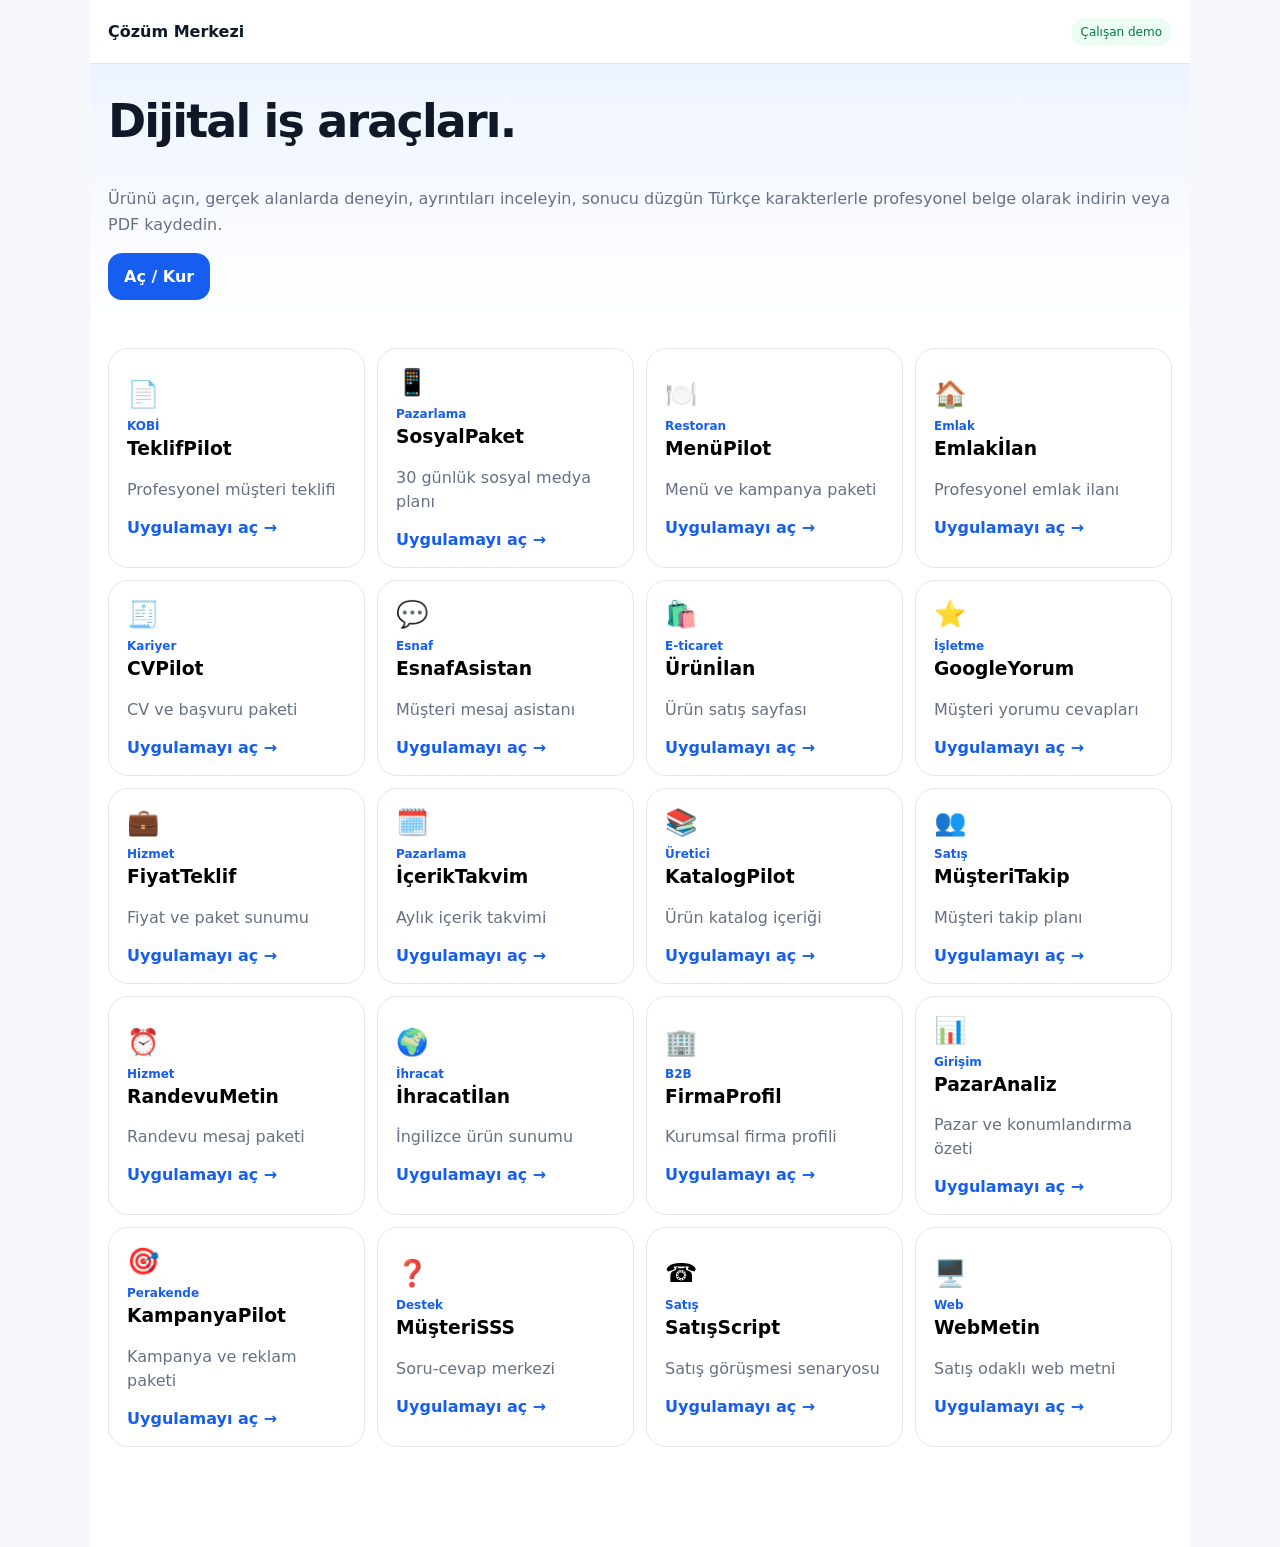
==== commit 7d9f6fd9: "Add open-or-install launcher for installed app" ====
--- a/experiments/index.html
+++ b/experiments/index.html
@@ -2,18 +2,19 @@
 <html lang="tr"><head><meta charset="utf-8"><meta name="viewport" content="width=device-width,initial-scale=1,viewport-fit=cover"><meta name="theme-color" content="#0b2a63"><link rel="manifest" href="manifest.webmanifest"><title>Çözüm Merkezi</title>
 <style>
 :root{--b:#155eef;--n:#0b2a63;--bg:#f5f7fb;--t:#101828;--m:#667085;--l:#e4e7ec;--g:#067647}*{box-sizing:border-box}body{margin:0;font-family:Inter,system-ui,-apple-system,Segoe UI,Roboto,sans-serif;background:var(--bg);color:var(--t)}button,input,textarea{font:inherit}.app{max-width:1100px;margin:auto;min-height:100vh;background:#fff}.top{height:64px;position:sticky;top:0;z-index:20;display:flex;align-items:center;justify-content:space-between;padding:0 18px;background:#fffffff2;border-bottom:1px solid var(--l);backdrop-filter:blur(12px)}.brand{font-weight:900}.pill{font-size:12px;color:var(--g);background:#ecfdf3;padding:7px 10px;border-radius:999px}.hero{padding:30px 18px;background:linear-gradient(180deg,#eef4ff,#fff)}h1,h2,h3,p{margin-top:0}.hero h1{font-size:clamp(30px,5vw,46px);letter-spacing:-.04em}.muted{color:var(--m);line-height:1.6}.grid{padding:18px 18px 100px;display:grid;grid-template-columns:repeat(auto-fit,minmax(245px,1fr));gap:12px}.card,.box{border:1px solid var(--l);border-radius:20px;background:#fff}.card{padding:18px;text-align:left;cursor:pointer}.card:active{transform:scale(.99)}.ico{font-size:26px}.cat{font-size:12px;font-weight:900;color:var(--b);margin:10px 0 5px}.card p{color:var(--m);line-height:1.5}.go{color:var(--b);font-weight:900}.detail{display:none}.detail.on{display:block}.home.off{display:none}.dtop{height:62px;position:sticky;top:0;z-index:30;display:flex;align-items:center;gap:12px;padding:0 16px;background:#fff;border-bottom:1px solid var(--l)}.back,.btn,.tab,.acc{border:0;cursor:pointer}.back{background:#fff;border:1px solid var(--l);border-radius:12px;padding:10px 13px}.wrap{max-width:900px;margin:auto;padding:20px 16px 120px}.productHead{padding:22px;border:1px solid #c7d7fe;border-radius:24px;background:linear-gradient(135deg,#eef4ff,#fff)}.productHead h1{font-size:34px;margin-bottom:8px}.chips{display:flex;gap:7px;flex-wrap:wrap}.chip{font-size:12px;border:1px solid #c7d7fe;background:#fff;padding:7px 9px;border-radius:999px}.tabs{display:grid;grid-template-columns:repeat(4,1fr);gap:8px;margin:14px 0}.tab{padding:14px 8px;border:1px solid var(--l);border-radius:14px;background:#fff;font-weight:850}.tab.on{background:var(--n);color:#fff}.panel{display:none}.panel.on{display:block}.box{padding:18px;margin-top:12px}.form{display:grid;grid-template-columns:1fr 1fr;gap:12px}.field label{display:block;font-size:12px;font-weight:850;margin-bottom:6px}.field input,.field textarea{width:100%;padding:13px;border:1px solid var(--l);border-radius:12px}.field textarea{min-height:100px}.full{grid-column:1/-1}.btn{padding:14px 16px;border-radius:14px;font-weight:900}.primary{background:var(--b);color:#fff}.ghost{background:#fff;border:1px solid var(--l)}.actions{display:flex;gap:9px;flex-wrap:wrap;margin-top:12px}.preview{min-height:190px;padding:18px;border:1px solid var(--l);border-radius:16px;background:#fafafa;line-height:1.65}.preview h2{margin-bottom:4px}.preview .line{padding:10px 0;border-bottom:1px solid var(--l)}.accWrap{border:1px solid var(--l);border-radius:16px;margin-top:10px;overflow:hidden}.acc{width:100%;padding:16px;background:#fff;display:flex;justify-content:space-between;font-weight:900;text-align:left}.accBody{display:none;padding:0 16px 16px;color:var(--m);line-height:1.65}.accWrap.open .accBody{display:block}.steps{display:grid;gap:10px}.step{display:grid;grid-template-columns:38px 1fr;gap:10px;padding:14px;border:1px solid var(--l);border-radius:16px}.num{width:32px;height:32px;border-radius:50%;display:grid;place-items:center;background:#eef4ff;color:var(--b);font-weight:900}.installGrid{display:grid;grid-template-columns:repeat(3,1fr);gap:10px}.installCard{padding:16px;border:1px solid var(--l);border-radius:16px}.bottom{position:fixed;left:0;right:0;bottom:0;z-index:40;padding:10px 14px;background:#fffffff2;border-top:1px solid var(--l);backdrop-filter:blur(12px)}.bottomIn{max-width:900px;margin:auto;display:grid;grid-template-columns:1fr 1fr;gap:10px}.modal{display:none;position:fixed;inset:0;z-index:100;background:#10182899;align-items:flex-end;justify-content:center;padding:16px}.modal.on{display:flex}.sheet{width:min(560px,100%);background:#fff;border-radius:24px;padding:20px}.notice{padding:12px;border-radius:12px;background:#f2f4f7;color:var(--m);margin-top:10px}.toast{position:fixed;left:50%;bottom:90px;transform:translateX(-50%);background:#101828;color:#fff;padding:11px 15px;border-radius:12px;display:none;z-index:200}.toast.on{display:block}@media(max-width:700px){.grid{grid-template-columns:1fr}.tabs{grid-template-columns:1fr 1fr}.form,.installGrid{grid-template-columns:1fr}.full{grid-column:auto}.productHead h1{font-size:29px}}
-</style></head><body><div class="app"><div id="home" class="home"><header class="top"><div class="brand">Çözüm Merkezi</div><div class="pill">Çalışan demo</div></header><section class="hero"><h1>Dijital iş araçları.</h1><p class="muted">Ürünü açın, gerçek alanlarda deneyin, ayrıntıları inceleyin, sonucu düzgün Türkçe karakterlerle profesyonel belge olarak indirin veya PDF kaydedin.</p><div class="actions"><button class="btn primary" onclick="installApp()">Cihaza kur</button></div></section><main id="grid" class="grid"></main></div><div id="detail" class="detail"><header class="dtop"><button class="back" onclick="closeProduct()">←</button><strong id="topTitle"></strong></header><main id="content" class="wrap"></main><div class="bottom"><div class="bottomIn"><button class="btn ghost" onclick="installApp()">Cihaza kur</button><button class="btn primary" onclick="showTab('access')">Bu çözümü istiyorum</button></div></div></div></div><div id="installModal" class="modal"><div class="sheet"><h2>Uygulamayı cihazınıza kurun</h2><div id="installBody"></div><div class="actions"><button id="nativeInstall" class="btn primary" style="display:none">Kurulumu başlat</button><button class="btn ghost" onclick="closeInstall()">Kapat</button></div></div></div><div id="toast" class="toast"></div>
+</style></head><body><div class="app"><div id="home" class="home"><header class="top"><div class="brand">Çözüm Merkezi</div><div class="pill">Çalışan demo</div></header><section class="hero"><h1>Dijital iş araçları.</h1><p class="muted">Ürünü açın, gerçek alanlarda deneyin, ayrıntıları inceleyin, sonucu düzgün Türkçe karakterlerle profesyonel belge olarak indirin veya PDF kaydedin.</p><div class="actions"><button class="btn primary" onclick="openOrInstall()">Aç / Kur</button></div></section><main id="grid" class="grid"></main></div><div id="detail" class="detail"><header class="dtop"><button class="back" onclick="closeProduct()">←</button><strong id="topTitle"></strong></header><main id="content" class="wrap"></main><div class="bottom"><div class="bottomIn"><button class="btn ghost" onclick="openOrInstall()">Aç / Kur</button><button class="btn primary" onclick="showTab('access')">Bu çözümü istiyorum</button></div></div></div></div><div id="installModal" class="modal"><div class="sheet"><h2>Uygulamayı açın veya kurun</h2><div id="installBody"></div><div class="actions"><button id="nativeInstall" class="btn primary" style="display:none">Kurulumu başlat</button><button class="btn ghost" onclick="closeInstall()">Kapat</button></div></div></div><div id="toast" class="toast"></div>
 <script>
 const RAW=[['TeklifPilot','KOBİ','📄','Profesyonel müşteri teklifi'],['SosyalPaket','Pazarlama','📱','30 günlük sosyal medya planı'],['MenüPilot','Restoran','🍽️','Menü ve kampanya paketi'],['Emlakİlan','Emlak','🏠','Profesyonel emlak ilanı'],['CVPilot','Kariyer','🧾','CV ve başvuru paketi'],['EsnafAsistan','Esnaf','💬','Müşteri mesaj asistanı'],['Ürünİlan','E-ticaret','🛍️','Ürün satış sayfası'],['GoogleYorum','İşletme','⭐','Müşteri yorumu cevapları'],['FiyatTeklif','Hizmet','💼','Fiyat ve paket sunumu'],['İçerikTakvim','Pazarlama','🗓️','Aylık içerik takvimi'],['KatalogPilot','Üretici','📚','Ürün katalog içeriği'],['MüşteriTakip','Satış','👥','Müşteri takip planı'],['RandevuMetin','Hizmet','⏰','Randevu mesaj paketi'],['İhracatİlan','İhracat','🌍','İngilizce ürün sunumu'],['FirmaProfil','B2B','🏢','Kurumsal firma profili'],['PazarAnaliz','Girişim','📊','Pazar ve konumlandırma özeti'],['KampanyaPilot','Perakende','🎯','Kampanya ve reklam paketi'],['MüşteriSSS','Destek','❓','Soru-cevap merkezi'],['SatışScript','Satış','☎️','Satış görüşmesi senaryosu'],['WebMetin','Web','🖥️','Satış odaklı web metni']];
 const FIELDS={TeklifPilot:['Müşteri / firma','Hizmet veya iş','Fiyat / bütçe'],SosyalPaket:['İşletme / marka','Sektör','Hedef müşteri'],MenüPilot:['İşletme adı','Ürün / yemek','Öne çıkan özellik'],Emlakİlan:['Mülk türü','Konum','Öne çıkan özellikler'],CVPilot:['Ad Soyad','Hedef pozisyon','Deneyim / beceriler']};
 const P=RAW.map(x=>({name:x[0],cat:x[1],icon:x[2],desc:x[3],fields:FIELDS[x[0]]||['İşletme / ürün','Hedef / ihtiyaç','Ayrıntılar']}));let current=0,installPrompt=null;const $=s=>document.querySelector(s),$$=s=>[...document.querySelectorAll(s)];
 function esc(s){return String(s).replace(/[&<>"']/g,c=>({'&':'&amp;','<':'&lt;','>':'&gt;','"':'&quot;',"'":'&#39;'}[c]))}function toast(t){$('#toast').textContent=t;$('#toast').classList.add('on');setTimeout(()=>$('#toast').classList.remove('on'),1800)}
 function render(){$('#grid').innerHTML=P.map(p=>`<button class="card" onclick="openProduct('${p.name}')"><div class="ico">${p.icon}</div><div class="cat">${p.cat}</div><h3>${p.name}</h3><p>${p.desc}</p><div class="go">Uygulamayı aç →</div></button>`).join('')}
-function openProduct(name){current=P.findIndex(p=>p.name===name);const p=P[current];$('#home').classList.add('off');$('#detail').classList.add('on');$('#topTitle').textContent=p.name;$('#content').innerHTML=`<section class="productHead"><div class="cat">${p.cat}</div><h1>${p.icon} ${p.name}</h1><p class="muted">${p.desc}</p><div class="chips"><span class="chip">Etkileşimli</span><span class="chip">Mobil + PC</span><span class="chip">HTML belge</span><span class="chip">PDF çıktısı</span></div></section><nav class="tabs"><button class="tab on" data-tab="work">Çalışma Alanı</button><button class="tab" data-tab="details">Detaylar</button><button class="tab" data-tab="install">Kurulum</button><button class="tab" data-tab="access">Erişim</button></nav><section id="work" class="panel on"><div class="box"><h3>Yeni çalışma</h3><div class="form">${p.fields.map((f,i)=>`<div class="field ${i===2?'full':''}"><label>${f}</label>${i===2?`<textarea id="f${i}" placeholder="${f}"></textarea>`:`<input id="f${i}" placeholder="${f}">`}</div>`).join('')}<button class="btn primary full" onclick="generate()">Çıktıyı oluştur</button></div></div><div class="box"><h3>Canlı önizleme</h3><div id="preview" class="preview"><p class="muted">Bilgileri girip “Çıktıyı oluştur” düğmesine dokunun.</p></div><div class="actions"><button class="btn ghost" onclick="copyOutput()">Kopyala</button><button class="btn ghost" onclick="downloadHTML()">Belge indir</button><button class="btn ghost" onclick="printPDF()">PDF / Yazdır</button><button class="btn ghost" onclick="shareOutput()">Paylaş</button></div></div></section><section id="details" class="panel"><div class="box"><h3>Nasıl çalışır?</h3><div class="steps"><div class="step"><div class="num">1</div><div><b>Bilgileri girin</b><div class="muted">${p.fields.join(', ')} alanlarını doldurun.</div></div></div><div class="step"><div class="num">2</div><div><b>Sonucu üretin</b><div class="muted">Araç bilgileri düzenli bir iş çıktısına dönüştürür.</div></div></div><div class="step"><div class="num">3</div><div><b>Kullanın</b><div class="muted">Önizleyin, kopyalayın, HTML belge indirin, PDF kaydedin veya paylaşın.</div></div></div></div></div>${acc('Üretilen çıktı nedir?',`${p.name}, ${p.desc.toLowerCase()} için girilen verileri başlıklar ve uygulanabilir sonraki adımla düzenler.`)}${acc('İndirme neden değiştirildi?','Eski TXT yöntemi bazı Android görüntüleyicilerinde UTF-8 kodlamasını yanlış algılayıp Türkçe karakterleri bozuyordu. Yeni indirme, UTF-8 BOM + HTML meta charset kullanan tarayıcı uyumlu belge üretir.')}${acc('Tekrar indirilebilir mi?','Evet. Her indirme zaman damgalı ayrı dosya üretir; önceki dosyanın üzerine yazmaz.')}${acc('Telefon ve bilgisayarda çalışır mı?','Evet. Arayüz responsive çalışır. Desteklenen tarayıcılarda PWA olarak kurulabilir; ayrıca çıktı HTML belgesi ve PDF olarak kullanılabilir.')}</section><section id="install" class="panel"><div class="box"><h3>Kurulum seçenekleri</h3><div class="installGrid"><div class="installCard"><b>Android</b><p class="muted">Chrome/Edge üzerinden PWA kurulumu veya Ana ekrana ekleme.</p></div><div class="installCard"><b>iPhone / iPad</b><p class="muted">Safari → Paylaş → Ana Ekrana Ekle.</p></div><div class="installCard"><b>Windows / macOS</b><p class="muted">Chrome/Edge uygulama kurulum seçeneği.</p></div></div><button class="btn primary" onclick="installApp()">Bu cihaza kur</button></div></section><section id="access" class="panel"><div class="box"><h3>${p.name} erişim talebi</h3><p class="muted">Ödeme bağlı değildir. Bu alan yalnız gerçek talebi ölçmek içindir.</p><form action="https://formsubmit.co/muh.gurbz@gmail.com" method="POST"><input type="hidden" name="_captcha" value="false"><input type="hidden" name="Ürün" value="${p.name}"><div class="form"><div class="field"><label>Ad Soyad</label><input required name="Ad Soyad"></div><div class="field"><label>E-posta</label><input required type="email" name="E-posta"></div><div class="field full"><label>İhtiyaç</label><textarea name="İhtiyaç"></textarea></div><button class="btn primary full">Talebi gönder</button></div></form></div></section>`;$$('.tab').forEach(b=>b.onclick=()=>showTab(b.dataset.tab));scrollTo(0,0)}
+function openProduct(name){current=P.findIndex(p=>p.name===name);const p=P[current];$('#home').classList.add('off');$('#detail').classList.add('on');$('#topTitle').textContent=p.name;$('#content').innerHTML=`<section class="productHead"><div class="cat">${p.cat}</div><h1>${p.icon} ${p.name}</h1><p class="muted">${p.desc}</p><div class="chips"><span class="chip">Etkileşimli</span><span class="chip">Mobil + PC</span><span class="chip">HTML belge</span><span class="chip">PDF çıktısı</span></div></section><nav class="tabs"><button class="tab on" data-tab="work">Çalışma Alanı</button><button class="tab" data-tab="details">Detaylar</button><button class="tab" data-tab="install">Kurulum</button><button class="tab" data-tab="access">Erişim</button></nav><section id="work" class="panel on"><div class="box"><h3>Yeni çalışma</h3><div class="form">${p.fields.map((f,i)=>`<div class="field ${i===2?'full':''}"><label>${f}</label>${i===2?`<textarea id="f${i}" placeholder="${f}"></textarea>`:`<input id="f${i}" placeholder="${f}">`}</div>`).join('')}<button class="btn primary full" onclick="generate()">Çıktıyı oluştur</button></div></div><div class="box"><h3>Canlı önizleme</h3><div id="preview" class="preview"><p class="muted">Bilgileri girip “Çıktıyı oluştur” düğmesine dokunun.</p></div><div class="actions"><button class="btn ghost" onclick="copyOutput()">Kopyala</button><button class="btn ghost" onclick="downloadHTML()">Belge indir</button><button class="btn ghost" onclick="printPDF()">PDF / Yazdır</button><button class="btn ghost" onclick="shareOutput()">Paylaş</button></div></div></section><section id="details" class="panel"><div class="box"><h3>Nasıl çalışır?</h3><div class="steps"><div class="step"><div class="num">1</div><div><b>Bilgileri girin</b><div class="muted">${p.fields.join(', ')} alanlarını doldurun.</div></div></div><div class="step"><div class="num">2</div><div><b>Sonucu üretin</b><div class="muted">Araç bilgileri düzenli bir iş çıktısına dönüştürür.</div></div></div><div class="step"><div class="num">3</div><div><b>Kullanın</b><div class="muted">Önizleyin, kopyalayın, HTML belge indirin, PDF kaydedin veya paylaşın.</div></div></div></div></div>${acc('Üretilen çıktı nedir?',`${p.name}, ${p.desc.toLowerCase()} için girilen verileri başlıklar ve uygulanabilir sonraki adımla düzenler.`)}${acc('İndirme neden değiştirildi?','Eski TXT yöntemi bazı Android görüntüleyicilerinde UTF-8 kodlamasını yanlış algılayıp Türkçe karakterleri bozuyordu. Yeni indirme, UTF-8 BOM + HTML meta charset kullanan tarayıcı uyumlu belge üretir.')}${acc('Tekrar indirilebilir mi?','Evet. Her indirme zaman damgalı ayrı dosya üretir; önceki dosyanın üzerine yazmaz.')}${acc('Telefon ve bilgisayarda çalışır mı?','Evet. Arayüz responsive çalışır. Desteklenen tarayıcılarda PWA olarak kurulabilir; ayrıca çıktı HTML belgesi ve PDF olarak kullanılabilir.')}</section><section id="install" class="panel"><div class="box"><h3>Aç / Kur</h3><div class="installGrid"><div class="installCard"><b>Android</b><p class="muted">Kuruluysa uygulama bağlantısı açılmayı dener; değilse Chrome/Edge PWA kurulumu gösterilir.</p></div><div class="installCard"><b>iPhone / iPad</b><p class="muted">Kurulu bağlantı açılmayı dener; kurulum gerekirse Safari → Paylaş → Ana Ekrana Ekle.</p></div><div class="installCard"><b>Windows / macOS</b><p class="muted">Kurulu uygulama bağlantısı açılmayı dener; değilse Chrome/Edge kurulum yolu gösterilir.</p></div></div><button class="btn primary" onclick="openOrInstall()">Aç / Kur</button></div></section><section id="access" class="panel"><div class="box"><h3>${p.name} erişim talebi</h3><p class="muted">Ödeme bağlı değildir. Bu alan yalnız gerçek talebi ölçmek içindir.</p><form action="https://formsubmit.co/muh.gurbz@gmail.com" method="POST"><input type="hidden" name="_captcha" value="false"><input type="hidden" name="Ürün" value="${p.name}"><div class="form"><div class="field"><label>Ad Soyad</label><input required name="Ad Soyad"></div><div class="field"><label>E-posta</label><input required type="email" name="E-posta"></div><div class="field full"><label>İhtiyaç</label><textarea name="İhtiyaç"></textarea></div><button class="btn primary full">Talebi gönder</button></div></form></div></section>`;$$('.tab').forEach(b=>b.onclick=()=>showTab(b.dataset.tab));scrollTo(0,0)}
 function acc(h,b){return `<div class="accWrap"><button class="acc" onclick="this.parentElement.classList.toggle('open')"><span>${h}</span><span>＋</span></button><div class="accBody">${b}</div></div>`}function showTab(id){$$('.panel').forEach(x=>x.classList.remove('on'));$('#'+id)?.classList.add('on');$$('.tab').forEach(x=>x.classList.toggle('on',x.dataset.tab===id));document.querySelector('.tabs')?.scrollIntoView({block:'start'})}function closeProduct(){$('#detail').classList.remove('on');$('#home').classList.remove('off');scrollTo(0,0)}
 function values(){return [0,1,2].map(i=>$('#f'+i)?.value.trim()||'—')}function generate(){const p=P[current],v=values();$('#preview').innerHTML=`<div class="cat">${p.cat}</div><h2>${p.name}</h2><p>${p.desc}</p>${p.fields.map((f,i)=>`<div class="line"><b>${esc(f)}</b><br>${esc(v[i])}</div>`).join('')}<div class="line"><b>Sonraki adım</b><br>Bilgileri kontrol edin, gerekli düzenlemeleri yapın ve ilgili kişiyle paylaşın.</div>`;toast('Çıktı hazır')}
 function ensure(){if($('#preview')?.textContent.includes('Bilgileri girip'))generate()}function plain(){ensure();return $('#preview').innerText}async function copyOutput(){try{await navigator.clipboard.writeText(plain());toast('Kopyalandı')}catch{toast('Kopyalama engellendi')}}
 function documentHTML(){ensure();const p=P[current];return `<!doctype html><html lang="tr"><head><meta charset="utf-8"><meta name="viewport" content="width=device-width"><title>${esc(p.name)}</title><style>body{font-family:Arial,sans-serif;max-width:800px;margin:40px auto;padding:0 22px;color:#111827;line-height:1.6}h1{color:#0b2a63}.box{border:1px solid #ddd;border-radius:14px;padding:18px;margin:12px 0}.label{font-size:12px;color:#667085;font-weight:bold}</style></head><body><h1>${esc(p.name)}</h1><p>${esc(p.desc)}</p>${p.fields.map((f,i)=>`<div class="box"><div class="label">${esc(f)}</div>${esc(values()[i])}</div>`).join('')}<div class="box"><div class="label">SONRAKİ ADIM</div>Bilgileri kontrol edin, gerekli düzenlemeleri yapın ve ilgili kişiyle paylaşın.</div></body></html>`}
 function downloadHTML(){const p=P[current],bom='\uFEFF',blob=new Blob([bom+documentHTML()],{type:'text/html;charset=utf-8'}),u=URL.createObjectURL(blob),a=document.createElement('a');a.href=u;a.download=`${p.name}-${Date.now()}.html`;document.body.appendChild(a);a.click();a.remove();setTimeout(()=>URL.revokeObjectURL(u),3000);toast('Belge indirildi')}function printPDF(){ensure();const w=open('','_blank');if(!w){toast('Açılır pencereye izin verin');return}w.document.open();w.document.write(documentHTML());w.document.close();setTimeout(()=>w.print(),300)}async function shareOutput(){try{if(navigator.share)await navigator.share({title:P[current].name,text:plain()});else await copyOutput()}catch{}}
-function installApp(){const modal=$('#installModal'),body=$('#installBody'),native=$('#nativeInstall');modal.classList.add('on');native.style.display='none';const ua=navigator.userAgent.toLowerCase(),standalone=matchMedia('(display-mode:standalone)').matches||navigator.standalone===true;if(standalone){body.innerHTML='<div class="notice">✓ Uygulama bu cihazda kurulu modda çalışıyor.</div>';return}if(installPrompt){body.innerHTML='<p class="muted">Tarayıcı kurulumu destekliyor. Aşağıdaki düğmeyle sistem kurulum penceresini açın.</p>';native.style.display='inline-block';return}if(/iphone|ipad|ipod/.test(ua))body.innerHTML='<p class="muted"><b>iPhone/iPad:</b> Safari’de açın → Paylaş → Ana Ekrana Ekle → Ekle.</p>';else if(/android/.test(ua))body.innerHTML='<p class="muted"><b>Android:</b> Chrome veya Edge menüsünü açın → “Uygulamayı yükle” ya da “Ana ekrana ekle” → onaylayın.</p>';else body.innerHTML='<p class="muted"><b>Bilgisayar:</b> Chrome/Edge adres çubuğundaki uygulama kur simgesini veya tarayıcı menüsündeki “Uygulamayı yükle” seçeneğini kullanın.</p>'}function closeInstall(){$('#installModal').classList.remove('on')}$('#nativeInstall').onclick=async()=>{if(!installPrompt)return;const e=installPrompt;installPrompt=null;await e.prompt();closeInstall()};addEventListener('beforeinstallprompt',e=>{e.preventDefault();installPrompt=e});addEventListener('appinstalled',()=>{installPrompt=null;toast('Kurulum tamamlandı')});if('serviceWorker'in navigator)navigator.serviceWorker.register('sw.js',{updateViaCache:'none'}).then(r=>r.update()).catch(()=>{});render();
+function isStandalone(){return matchMedia('(display-mode:standalone)').matches||navigator.standalone===true}function appEntryUrl(){return new URL('./index.html?source=open-app',location.href).href}function openOrInstall(){if(isStandalone()){toast('Uygulama zaten açık');location.href='./index.html?source=app';return}if(installPrompt){installApp();return}const opened=window.open(appEntryUrl(),'_blank','noopener');if(!opened){location.href=appEntryUrl();return}setTimeout(()=>{if(document.visibilityState==='visible')installApp()},900)}
+function installApp(){const modal=$('#installModal'),body=$('#installBody'),native=$('#nativeInstall');modal.classList.add('on');native.style.display='none';const ua=navigator.userAgent.toLowerCase();if(isStandalone()){body.innerHTML='<div class="notice">✓ Uygulama şu anda kurulu uygulama modunda açık.</div>';return}if(installPrompt){body.innerHTML='<p class="muted">Uygulama bu cihazda kurulu görünmüyor. Aşağıdaki düğmeyle sistem kurulum penceresini açın.</p>';native.style.display='inline-block';return}if(/iphone|ipad|ipod/.test(ua))body.innerHTML='<p class="muted"><b>iPhone/iPad:</b> Kurulu uygulama bağlantısı otomatik açılmadıysa Safari’de Paylaş → Ana Ekrana Ekle → Ekle yolunu kullanın.</p>';else if(/android/.test(ua))body.innerHTML='<p class="muted"><b>Android:</b> Kurulu uygulama bağlantısı otomatik açılmadıysa Chrome/Edge menüsünden “Uygulamayı yükle” ya da “Ana ekrana ekle” seçeneğini kullanın.</p>';else body.innerHTML='<p class="muted"><b>Bilgisayar:</b> Kurulu uygulama bağlantısı otomatik açılmadıysa Chrome/Edge adres çubuğundaki uygulama kur simgesini veya “Uygulamayı yükle” seçeneğini kullanın.</p>'}function closeInstall(){$('#installModal').classList.remove('on')}$('#nativeInstall').onclick=async()=>{if(!installPrompt)return;const e=installPrompt;installPrompt=null;await e.prompt();closeInstall()};addEventListener('beforeinstallprompt',e=>{e.preventDefault();installPrompt=e});addEventListener('appinstalled',()=>{installPrompt=null;toast('Kurulum tamamlandı')});if('serviceWorker'in navigator)navigator.serviceWorker.register('sw.js',{updateViaCache:'none'}).then(r=>r.update()).catch(()=>{});render();if(new URLSearchParams(location.search).get('source')==='open-app'&&isStandalone())setTimeout(()=>toast('Uygulama açıldı'),250);
 </script></body></html>
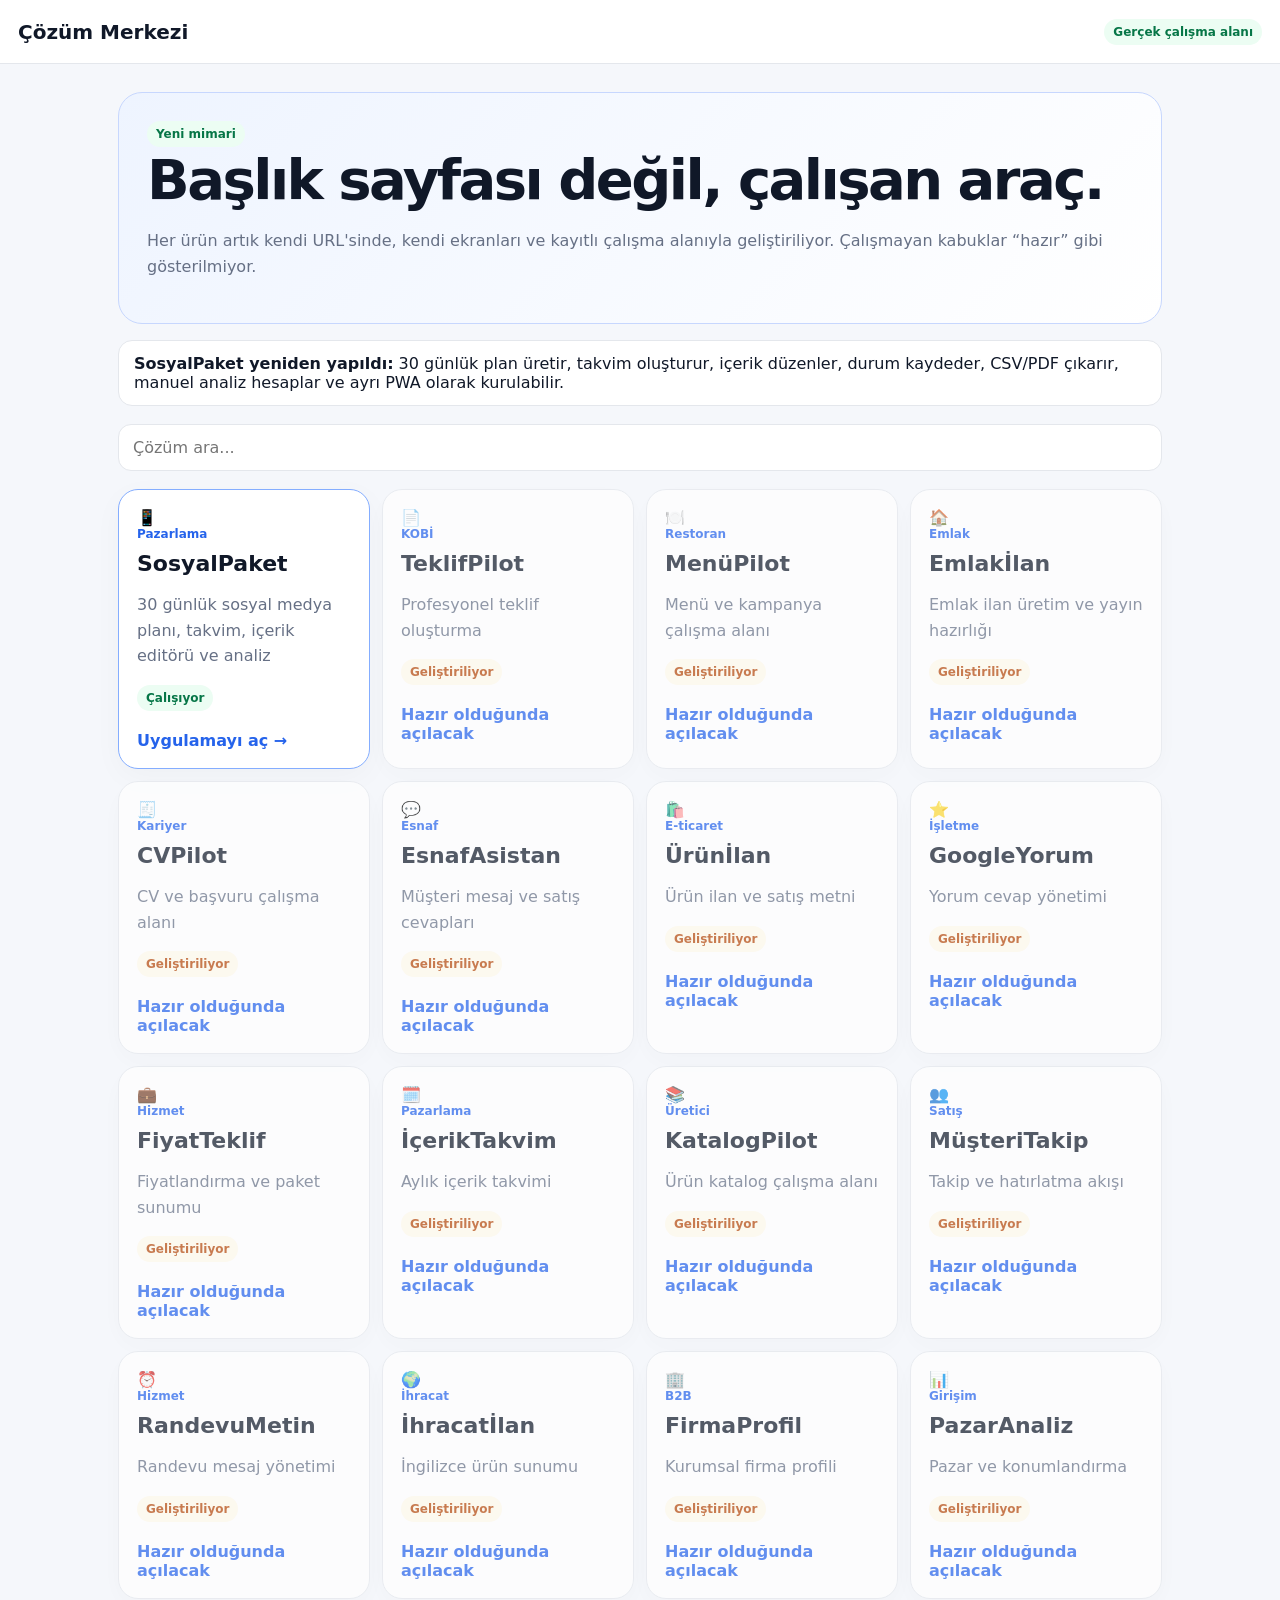
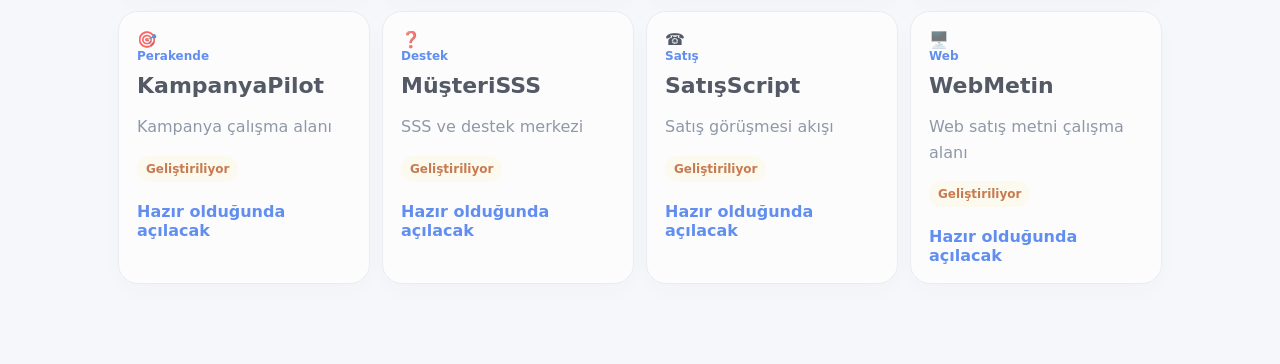
==== commit 7c05b086: "Replace placeholder product shells with honest app hub and real SosyalPaket route" ====
--- a/experiments/index.html
+++ b/experiments/index.html
@@ -1,20 +1,6 @@
 <!doctype html>
-<html lang="tr"><head><meta charset="utf-8"><meta name="viewport" content="width=device-width,initial-scale=1,viewport-fit=cover"><meta name="theme-color" content="#0b2a63"><link rel="manifest" href="manifest.webmanifest"><title>Çözüm Merkezi</title>
-<style>
-:root{--b:#155eef;--n:#0b2a63;--bg:#f5f7fb;--t:#101828;--m:#667085;--l:#e4e7ec;--g:#067647}*{box-sizing:border-box}body{margin:0;font-family:Inter,system-ui,-apple-system,Segoe UI,Roboto,sans-serif;background:var(--bg);color:var(--t)}button,input,textarea{font:inherit}.app{max-width:1100px;margin:auto;min-height:100vh;background:#fff}.top{height:64px;position:sticky;top:0;z-index:20;display:flex;align-items:center;justify-content:space-between;padding:0 18px;background:#fffffff2;border-bottom:1px solid var(--l);backdrop-filter:blur(12px)}.brand{font-weight:900}.pill{font-size:12px;color:var(--g);background:#ecfdf3;padding:7px 10px;border-radius:999px}.hero{padding:30px 18px;background:linear-gradient(180deg,#eef4ff,#fff)}h1,h2,h3,p{margin-top:0}.hero h1{font-size:clamp(30px,5vw,46px);letter-spacing:-.04em}.muted{color:var(--m);line-height:1.6}.grid{padding:18px 18px 100px;display:grid;grid-template-columns:repeat(auto-fit,minmax(245px,1fr));gap:12px}.card,.box{border:1px solid var(--l);border-radius:20px;background:#fff}.card{padding:18px;text-align:left;cursor:pointer}.card:active{transform:scale(.99)}.ico{font-size:26px}.cat{font-size:12px;font-weight:900;color:var(--b);margin:10px 0 5px}.card p{color:var(--m);line-height:1.5}.go{color:var(--b);font-weight:900}.detail{display:none}.detail.on{display:block}.home.off{display:none}.dtop{height:62px;position:sticky;top:0;z-index:30;display:flex;align-items:center;gap:12px;padding:0 16px;background:#fff;border-bottom:1px solid var(--l)}.back,.btn,.tab,.acc{border:0;cursor:pointer}.back{background:#fff;border:1px solid var(--l);border-radius:12px;padding:10px 13px}.wrap{max-width:900px;margin:auto;padding:20px 16px 120px}.productHead{padding:22px;border:1px solid #c7d7fe;border-radius:24px;background:linear-gradient(135deg,#eef4ff,#fff)}.productHead h1{font-size:34px;margin-bottom:8px}.chips{display:flex;gap:7px;flex-wrap:wrap}.chip{font-size:12px;border:1px solid #c7d7fe;background:#fff;padding:7px 9px;border-radius:999px}.tabs{display:grid;grid-template-columns:repeat(4,1fr);gap:8px;margin:14px 0}.tab{padding:14px 8px;border:1px solid var(--l);border-radius:14px;background:#fff;font-weight:850}.tab.on{background:var(--n);color:#fff}.panel{display:none}.panel.on{display:block}.box{padding:18px;margin-top:12px}.form{display:grid;grid-template-columns:1fr 1fr;gap:12px}.field label{display:block;font-size:12px;font-weight:850;margin-bottom:6px}.field input,.field textarea{width:100%;padding:13px;border:1px solid var(--l);border-radius:12px}.field textarea{min-height:100px}.full{grid-column:1/-1}.btn{padding:14px 16px;border-radius:14px;font-weight:900}.primary{background:var(--b);color:#fff}.ghost{background:#fff;border:1px solid var(--l)}.actions{display:flex;gap:9px;flex-wrap:wrap;margin-top:12px}.preview{min-height:190px;padding:18px;border:1px solid var(--l);border-radius:16px;background:#fafafa;line-height:1.65}.preview h2{margin-bottom:4px}.preview .line{padding:10px 0;border-bottom:1px solid var(--l)}.accWrap{border:1px solid var(--l);border-radius:16px;margin-top:10px;overflow:hidden}.acc{width:100%;padding:16px;background:#fff;display:flex;justify-content:space-between;font-weight:900;text-align:left}.accBody{display:none;padding:0 16px 16px;color:var(--m);line-height:1.65}.accWrap.open .accBody{display:block}.steps{display:grid;gap:10px}.step{display:grid;grid-template-columns:38px 1fr;gap:10px;padding:14px;border:1px solid var(--l);border-radius:16px}.num{width:32px;height:32px;border-radius:50%;display:grid;place-items:center;background:#eef4ff;color:var(--b);font-weight:900}.installGrid{display:grid;grid-template-columns:repeat(3,1fr);gap:10px}.installCard{padding:16px;border:1px solid var(--l);border-radius:16px}.bottom{position:fixed;left:0;right:0;bottom:0;z-index:40;padding:10px 14px;background:#fffffff2;border-top:1px solid var(--l);backdrop-filter:blur(12px)}.bottomIn{max-width:900px;margin:auto;display:grid;grid-template-columns:1fr 1fr;gap:10px}.modal{display:none;position:fixed;inset:0;z-index:100;background:#10182899;align-items:flex-end;justify-content:center;padding:16px}.modal.on{display:flex}.sheet{width:min(560px,100%);background:#fff;border-radius:24px;padding:20px}.notice{padding:12px;border-radius:12px;background:#f2f4f7;color:var(--m);margin-top:10px}.toast{position:fixed;left:50%;bottom:90px;transform:translateX(-50%);background:#101828;color:#fff;padding:11px 15px;border-radius:12px;display:none;z-index:200}.toast.on{display:block}@media(max-width:700px){.grid{grid-template-columns:1fr}.tabs{grid-template-columns:1fr 1fr}.form,.installGrid{grid-template-columns:1fr}.full{grid-column:auto}.productHead h1{font-size:29px}}
-</style></head><body><div class="app"><div id="home" class="home"><header class="top"><div class="brand">Çözüm Merkezi</div><div class="pill">Çalışan demo</div></header><section class="hero"><h1>Dijital iş araçları.</h1><p class="muted">Ürünü açın, gerçek alanlarda deneyin, ayrıntıları inceleyin, sonucu düzgün Türkçe karakterlerle profesyonel belge olarak indirin veya PDF kaydedin.</p><div class="actions"><button class="btn primary" onclick="openOrInstall()">Aç / Kur</button></div></section><main id="grid" class="grid"></main></div><div id="detail" class="detail"><header class="dtop"><button class="back" onclick="closeProduct()">←</button><strong id="topTitle"></strong></header><main id="content" class="wrap"></main><div class="bottom"><div class="bottomIn"><button class="btn ghost" onclick="openOrInstall()">Aç / Kur</button><button class="btn primary" onclick="showTab('access')">Bu çözümü istiyorum</button></div></div></div></div><div id="installModal" class="modal"><div class="sheet"><h2>Uygulamayı açın veya kurun</h2><div id="installBody"></div><div class="actions"><button id="nativeInstall" class="btn primary" style="display:none">Kurulumu başlat</button><button class="btn ghost" onclick="closeInstall()">Kapat</button></div></div></div><div id="toast" class="toast"></div>
-<script>
-const RAW=[['TeklifPilot','KOBİ','📄','Profesyonel müşteri teklifi'],['SosyalPaket','Pazarlama','📱','30 günlük sosyal medya planı'],['MenüPilot','Restoran','🍽️','Menü ve kampanya paketi'],['Emlakİlan','Emlak','🏠','Profesyonel emlak ilanı'],['CVPilot','Kariyer','🧾','CV ve başvuru paketi'],['EsnafAsistan','Esnaf','💬','Müşteri mesaj asistanı'],['Ürünİlan','E-ticaret','🛍️','Ürün satış sayfası'],['GoogleYorum','İşletme','⭐','Müşteri yorumu cevapları'],['FiyatTeklif','Hizmet','💼','Fiyat ve paket sunumu'],['İçerikTakvim','Pazarlama','🗓️','Aylık içerik takvimi'],['KatalogPilot','Üretici','📚','Ürün katalog içeriği'],['MüşteriTakip','Satış','👥','Müşteri takip planı'],['RandevuMetin','Hizmet','⏰','Randevu mesaj paketi'],['İhracatİlan','İhracat','🌍','İngilizce ürün sunumu'],['FirmaProfil','B2B','🏢','Kurumsal firma profili'],['PazarAnaliz','Girişim','📊','Pazar ve konumlandırma özeti'],['KampanyaPilot','Perakende','🎯','Kampanya ve reklam paketi'],['MüşteriSSS','Destek','❓','Soru-cevap merkezi'],['SatışScript','Satış','☎️','Satış görüşmesi senaryosu'],['WebMetin','Web','🖥️','Satış odaklı web metni']];
-const FIELDS={TeklifPilot:['Müşteri / firma','Hizmet veya iş','Fiyat / bütçe'],SosyalPaket:['İşletme / marka','Sektör','Hedef müşteri'],MenüPilot:['İşletme adı','Ürün / yemek','Öne çıkan özellik'],Emlakİlan:['Mülk türü','Konum','Öne çıkan özellikler'],CVPilot:['Ad Soyad','Hedef pozisyon','Deneyim / beceriler']};
-const P=RAW.map(x=>({name:x[0],cat:x[1],icon:x[2],desc:x[3],fields:FIELDS[x[0]]||['İşletme / ürün','Hedef / ihtiyaç','Ayrıntılar']}));let current=0,installPrompt=null;const $=s=>document.querySelector(s),$$=s=>[...document.querySelectorAll(s)];
-function esc(s){return String(s).replace(/[&<>"']/g,c=>({'&':'&amp;','<':'&lt;','>':'&gt;','"':'&quot;',"'":'&#39;'}[c]))}function toast(t){$('#toast').textContent=t;$('#toast').classList.add('on');setTimeout(()=>$('#toast').classList.remove('on'),1800)}
-function render(){$('#grid').innerHTML=P.map(p=>`<button class="card" onclick="openProduct('${p.name}')"><div class="ico">${p.icon}</div><div class="cat">${p.cat}</div><h3>${p.name}</h3><p>${p.desc}</p><div class="go">Uygulamayı aç →</div></button>`).join('')}
-function openProduct(name){current=P.findIndex(p=>p.name===name);const p=P[current];$('#home').classList.add('off');$('#detail').classList.add('on');$('#topTitle').textContent=p.name;$('#content').innerHTML=`<section class="productHead"><div class="cat">${p.cat}</div><h1>${p.icon} ${p.name}</h1><p class="muted">${p.desc}</p><div class="chips"><span class="chip">Etkileşimli</span><span class="chip">Mobil + PC</span><span class="chip">HTML belge</span><span class="chip">PDF çıktısı</span></div></section><nav class="tabs"><button class="tab on" data-tab="work">Çalışma Alanı</button><button class="tab" data-tab="details">Detaylar</button><button class="tab" data-tab="install">Kurulum</button><button class="tab" data-tab="access">Erişim</button></nav><section id="work" class="panel on"><div class="box"><h3>Yeni çalışma</h3><div class="form">${p.fields.map((f,i)=>`<div class="field ${i===2?'full':''}"><label>${f}</label>${i===2?`<textarea id="f${i}" placeholder="${f}"></textarea>`:`<input id="f${i}" placeholder="${f}">`}</div>`).join('')}<button class="btn primary full" onclick="generate()">Çıktıyı oluştur</button></div></div><div class="box"><h3>Canlı önizleme</h3><div id="preview" class="preview"><p class="muted">Bilgileri girip “Çıktıyı oluştur” düğmesine dokunun.</p></div><div class="actions"><button class="btn ghost" onclick="copyOutput()">Kopyala</button><button class="btn ghost" onclick="downloadHTML()">Belge indir</button><button class="btn ghost" onclick="printPDF()">PDF / Yazdır</button><button class="btn ghost" onclick="shareOutput()">Paylaş</button></div></div></section><section id="details" class="panel"><div class="box"><h3>Nasıl çalışır?</h3><div class="steps"><div class="step"><div class="num">1</div><div><b>Bilgileri girin</b><div class="muted">${p.fields.join(', ')} alanlarını doldurun.</div></div></div><div class="step"><div class="num">2</div><div><b>Sonucu üretin</b><div class="muted">Araç bilgileri düzenli bir iş çıktısına dönüştürür.</div></div></div><div class="step"><div class="num">3</div><div><b>Kullanın</b><div class="muted">Önizleyin, kopyalayın, HTML belge indirin, PDF kaydedin veya paylaşın.</div></div></div></div></div>${acc('Üretilen çıktı nedir?',`${p.name}, ${p.desc.toLowerCase()} için girilen verileri başlıklar ve uygulanabilir sonraki adımla düzenler.`)}${acc('İndirme neden değiştirildi?','Eski TXT yöntemi bazı Android görüntüleyicilerinde UTF-8 kodlamasını yanlış algılayıp Türkçe karakterleri bozuyordu. Yeni indirme, UTF-8 BOM + HTML meta charset kullanan tarayıcı uyumlu belge üretir.')}${acc('Tekrar indirilebilir mi?','Evet. Her indirme zaman damgalı ayrı dosya üretir; önceki dosyanın üzerine yazmaz.')}${acc('Telefon ve bilgisayarda çalışır mı?','Evet. Arayüz responsive çalışır. Desteklenen tarayıcılarda PWA olarak kurulabilir; ayrıca çıktı HTML belgesi ve PDF olarak kullanılabilir.')}</section><section id="install" class="panel"><div class="box"><h3>Aç / Kur</h3><div class="installGrid"><div class="installCard"><b>Android</b><p class="muted">Kuruluysa uygulama bağlantısı açılmayı dener; değilse Chrome/Edge PWA kurulumu gösterilir.</p></div><div class="installCard"><b>iPhone / iPad</b><p class="muted">Kurulu bağlantı açılmayı dener; kurulum gerekirse Safari → Paylaş → Ana Ekrana Ekle.</p></div><div class="installCard"><b>Windows / macOS</b><p class="muted">Kurulu uygulama bağlantısı açılmayı dener; değilse Chrome/Edge kurulum yolu gösterilir.</p></div></div><button class="btn primary" onclick="openOrInstall()">Aç / Kur</button></div></section><section id="access" class="panel"><div class="box"><h3>${p.name} erişim talebi</h3><p class="muted">Ödeme bağlı değildir. Bu alan yalnız gerçek talebi ölçmek içindir.</p><form action="https://formsubmit.co/muh.gurbz@gmail.com" method="POST"><input type="hidden" name="_captcha" value="false"><input type="hidden" name="Ürün" value="${p.name}"><div class="form"><div class="field"><label>Ad Soyad</label><input required name="Ad Soyad"></div><div class="field"><label>E-posta</label><input required type="email" name="E-posta"></div><div class="field full"><label>İhtiyaç</label><textarea name="İhtiyaç"></textarea></div><button class="btn primary full">Talebi gönder</button></div></form></div></section>`;$$('.tab').forEach(b=>b.onclick=()=>showTab(b.dataset.tab));scrollTo(0,0)}
-function acc(h,b){return `<div class="accWrap"><button class="acc" onclick="this.parentElement.classList.toggle('open')"><span>${h}</span><span>＋</span></button><div class="accBody">${b}</div></div>`}function showTab(id){$$('.panel').forEach(x=>x.classList.remove('on'));$('#'+id)?.classList.add('on');$$('.tab').forEach(x=>x.classList.toggle('on',x.dataset.tab===id));document.querySelector('.tabs')?.scrollIntoView({block:'start'})}function closeProduct(){$('#detail').classList.remove('on');$('#home').classList.remove('off');scrollTo(0,0)}
-function values(){return [0,1,2].map(i=>$('#f'+i)?.value.trim()||'—')}function generate(){const p=P[current],v=values();$('#preview').innerHTML=`<div class="cat">${p.cat}</div><h2>${p.name}</h2><p>${p.desc}</p>${p.fields.map((f,i)=>`<div class="line"><b>${esc(f)}</b><br>${esc(v[i])}</div>`).join('')}<div class="line"><b>Sonraki adım</b><br>Bilgileri kontrol edin, gerekli düzenlemeleri yapın ve ilgili kişiyle paylaşın.</div>`;toast('Çıktı hazır')}
-function ensure(){if($('#preview')?.textContent.includes('Bilgileri girip'))generate()}function plain(){ensure();return $('#preview').innerText}async function copyOutput(){try{await navigator.clipboard.writeText(plain());toast('Kopyalandı')}catch{toast('Kopyalama engellendi')}}
-function documentHTML(){ensure();const p=P[current];return `<!doctype html><html lang="tr"><head><meta charset="utf-8"><meta name="viewport" content="width=device-width"><title>${esc(p.name)}</title><style>body{font-family:Arial,sans-serif;max-width:800px;margin:40px auto;padding:0 22px;color:#111827;line-height:1.6}h1{color:#0b2a63}.box{border:1px solid #ddd;border-radius:14px;padding:18px;margin:12px 0}.label{font-size:12px;color:#667085;font-weight:bold}</style></head><body><h1>${esc(p.name)}</h1><p>${esc(p.desc)}</p>${p.fields.map((f,i)=>`<div class="box"><div class="label">${esc(f)}</div>${esc(values()[i])}</div>`).join('')}<div class="box"><div class="label">SONRAKİ ADIM</div>Bilgileri kontrol edin, gerekli düzenlemeleri yapın ve ilgili kişiyle paylaşın.</div></body></html>`}
-function downloadHTML(){const p=P[current],bom='\uFEFF',blob=new Blob([bom+documentHTML()],{type:'text/html;charset=utf-8'}),u=URL.createObjectURL(blob),a=document.createElement('a');a.href=u;a.download=`${p.name}-${Date.now()}.html`;document.body.appendChild(a);a.click();a.remove();setTimeout(()=>URL.revokeObjectURL(u),3000);toast('Belge indirildi')}function printPDF(){ensure();const w=open('','_blank');if(!w){toast('Açılır pencereye izin verin');return}w.document.open();w.document.write(documentHTML());w.document.close();setTimeout(()=>w.print(),300)}async function shareOutput(){try{if(navigator.share)await navigator.share({title:P[current].name,text:plain()});else await copyOutput()}catch{}}
-function isStandalone(){return matchMedia('(display-mode:standalone)').matches||navigator.standalone===true}function appEntryUrl(){return new URL('./index.html?source=open-app',location.href).href}function openOrInstall(){if(isStandalone()){toast('Uygulama zaten açık');location.href='./index.html?source=app';return}if(installPrompt){installApp();return}const opened=window.open(appEntryUrl(),'_blank','noopener');if(!opened){location.href=appEntryUrl();return}setTimeout(()=>{if(document.visibilityState==='visible')installApp()},900)}
-function installApp(){const modal=$('#installModal'),body=$('#installBody'),native=$('#nativeInstall');modal.classList.add('on');native.style.display='none';const ua=navigator.userAgent.toLowerCase();if(isStandalone()){body.innerHTML='<div class="notice">✓ Uygulama şu anda kurulu uygulama modunda açık.</div>';return}if(installPrompt){body.innerHTML='<p class="muted">Uygulama bu cihazda kurulu görünmüyor. Aşağıdaki düğmeyle sistem kurulum penceresini açın.</p>';native.style.display='inline-block';return}if(/iphone|ipad|ipod/.test(ua))body.innerHTML='<p class="muted"><b>iPhone/iPad:</b> Kurulu uygulama bağlantısı otomatik açılmadıysa Safari’de Paylaş → Ana Ekrana Ekle → Ekle yolunu kullanın.</p>';else if(/android/.test(ua))body.innerHTML='<p class="muted"><b>Android:</b> Kurulu uygulama bağlantısı otomatik açılmadıysa Chrome/Edge menüsünden “Uygulamayı yükle” ya da “Ana ekrana ekle” seçeneğini kullanın.</p>';else body.innerHTML='<p class="muted"><b>Bilgisayar:</b> Kurulu uygulama bağlantısı otomatik açılmadıysa Chrome/Edge adres çubuğundaki uygulama kur simgesini veya “Uygulamayı yükle” seçeneğini kullanın.</p>'}function closeInstall(){$('#installModal').classList.remove('on')}$('#nativeInstall').onclick=async()=>{if(!installPrompt)return;const e=installPrompt;installPrompt=null;await e.prompt();closeInstall()};addEventListener('beforeinstallprompt',e=>{e.preventDefault();installPrompt=e});addEventListener('appinstalled',()=>{installPrompt=null;toast('Kurulum tamamlandı')});if('serviceWorker'in navigator)navigator.serviceWorker.register('sw.js',{updateViaCache:'none'}).then(r=>r.update()).catch(()=>{});render();if(new URLSearchParams(location.search).get('source')==='open-app'&&isStandalone())setTimeout(()=>toast('Uygulama açıldı'),250);
+<html lang="tr"><head><meta charset="utf-8"><meta name="viewport" content="width=device-width,initial-scale=1,viewport-fit=cover"><meta name="theme-color" content="#0b2a63"><link rel="manifest" href="manifest.webmanifest"><title>Çözüm Merkezi</title><style>
+:root{--b:#2563eb;--n:#0b2a63;--bg:#f5f7fb;--t:#101828;--m:#667085;--l:#e4e7ec;--g:#067647}*{box-sizing:border-box}body{margin:0;font-family:Inter,system-ui,-apple-system,Segoe UI,Roboto,sans-serif;background:var(--bg);color:var(--t)}button,input{font:inherit}.top{position:sticky;top:0;z-index:20;height:64px;display:flex;align-items:center;justify-content:space-between;padding:0 18px;background:#fffffff2;border-bottom:1px solid var(--l);backdrop-filter:blur(12px)}.brand{font-weight:900;font-size:20px}.wrap{max-width:1080px;margin:auto;padding:28px 18px 80px}.hero{padding:28px;border:1px solid #c7d7fe;border-radius:24px;background:linear-gradient(135deg,#eef4ff,#fff)}h1{font-size:clamp(34px,6vw,56px);margin:0 0 10px;letter-spacing:-.045em}.muted{color:var(--m);line-height:1.6}.status{display:inline-block;font-size:12px;font-weight:900;padding:6px 9px;border-radius:999px;background:#ecfdf3;color:var(--g)}.warn{background:#fffaeb;color:#b54708}.toolbar{display:flex;gap:10px;flex-wrap:wrap;margin:18px 0}.search{flex:1;min-width:220px;padding:13px 14px;border:1px solid var(--l);border-radius:13px}.grid{display:grid;grid-template-columns:repeat(auto-fit,minmax(245px,1fr));gap:12px}.card{display:block;text-decoration:none;color:inherit;background:#fff;border:1px solid var(--l);border-radius:20px;padding:18px;min-height:205px;box-shadow:0 8px 30px #10182808}.card.ready{border-color:#84adff}.card h3{font-size:22px;margin:10px 0}.cat{font-size:12px;color:var(--b);font-weight:900}.go{margin-top:20px;font-weight:900;color:var(--b)}.disabled{opacity:.7}.note{margin:16px 0;padding:13px 15px;border-radius:14px;background:#fff;border:1px solid var(--l)}@media(max-width:600px){.wrap{padding:18px 14px 60px}.hero{padding:22px}.grid{grid-template-columns:1fr}}
+</style></head><body><header class="top"><div class="brand">Çözüm Merkezi</div><span class="status">Gerçek çalışma alanı</span></header><main class="wrap"><section class="hero"><span class="status">Yeni mimari</span><h1>Başlık sayfası değil, çalışan araç.</h1><p class="muted">Her ürün artık kendi URL'sinde, kendi ekranları ve kayıtlı çalışma alanıyla geliştiriliyor. Çalışmayan kabuklar “hazır” gibi gösterilmiyor.</p></section><div class="note"><b>SosyalPaket yeniden yapıldı:</b> 30 günlük plan üretir, takvim oluşturur, içerik düzenler, durum kaydeder, CSV/PDF çıkarır, manuel analiz hesaplar ve ayrı PWA olarak kurulabilir.</div><div class="toolbar"><input id="q" class="search" placeholder="Çözüm ara..." oninput="render()"></div><div id="grid" class="grid"></div></main><script>
+const apps=[['SosyalPaket','Pazarlama','📱','30 günlük sosyal medya planı, takvim, içerik editörü ve analiz','ready','apps/sosyalpaket/'],['TeklifPilot','KOBİ','📄','Profesyonel teklif oluşturma','next'],['MenüPilot','Restoran','🍽️','Menü ve kampanya çalışma alanı','next'],['Emlakİlan','Emlak','🏠','Emlak ilan üretim ve yayın hazırlığı','next'],['CVPilot','Kariyer','🧾','CV ve başvuru çalışma alanı','next'],['EsnafAsistan','Esnaf','💬','Müşteri mesaj ve satış cevapları','next'],['Ürünİlan','E-ticaret','🛍️','Ürün ilan ve satış metni','next'],['GoogleYorum','İşletme','⭐','Yorum cevap yönetimi','next'],['FiyatTeklif','Hizmet','💼','Fiyatlandırma ve paket sunumu','next'],['İçerikTakvim','Pazarlama','🗓️','Aylık içerik takvimi','next'],['KatalogPilot','Üretici','📚','Ürün katalog çalışma alanı','next'],['MüşteriTakip','Satış','👥','Takip ve hatırlatma akışı','next'],['RandevuMetin','Hizmet','⏰','Randevu mesaj yönetimi','next'],['İhracatİlan','İhracat','🌍','İngilizce ürün sunumu','next'],['FirmaProfil','B2B','🏢','Kurumsal firma profili','next'],['PazarAnaliz','Girişim','📊','Pazar ve konumlandırma','next'],['KampanyaPilot','Perakende','🎯','Kampanya çalışma alanı','next'],['MüşteriSSS','Destek','❓','SSS ve destek merkezi','next'],['SatışScript','Satış','☎️','Satış görüşmesi akışı','next'],['WebMetin','Web','🖥️','Web satış metni çalışma alanı','next']];function render(){const s=q.value.toLocaleLowerCase('tr-TR');grid.innerHTML=apps.filter(a=>(a[0]+' '+a[1]+' '+a[3]).toLocaleLowerCase('tr-TR').includes(s)).map(a=>a[4]==='ready'?`<a class="card ready" href="${a[5]}"><div>${a[2]}</div><div class="cat">${a[1]}</div><h3>${a[0]}</h3><p class="muted">${a[3]}</p><span class="status">Çalışıyor</span><div class="go">Uygulamayı aç →</div></a>`:`<div class="card disabled"><div>${a[2]}</div><div class="cat">${a[1]}</div><h3>${a[0]}</h3><p class="muted">${a[3]}</p><span class="status warn">Geliştiriliyor</span><div class="go">Hazır olduğunda açılacak</div></div>`).join('')}render();if('serviceWorker'in navigator)navigator.serviceWorker.register('sw.js',{updateViaCache:'none'}).catch(()=>{});
 </script></body></html>
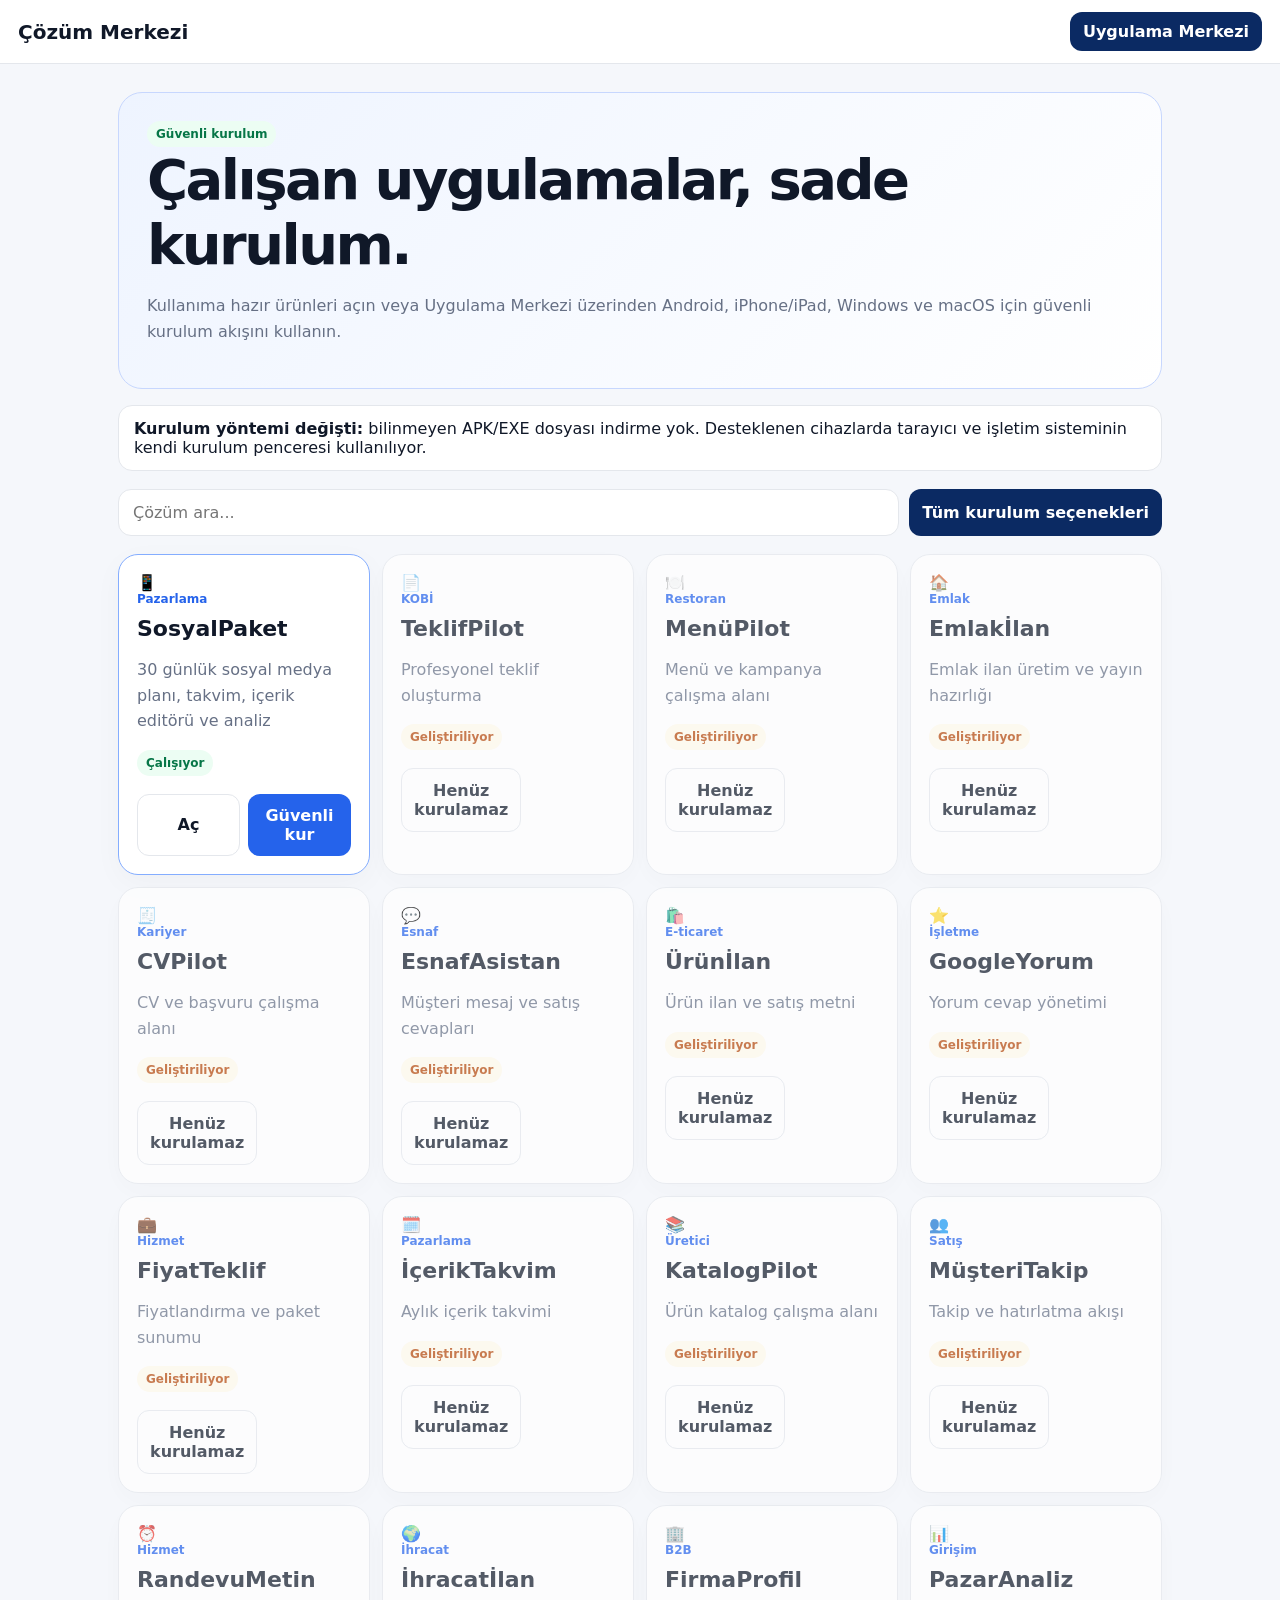
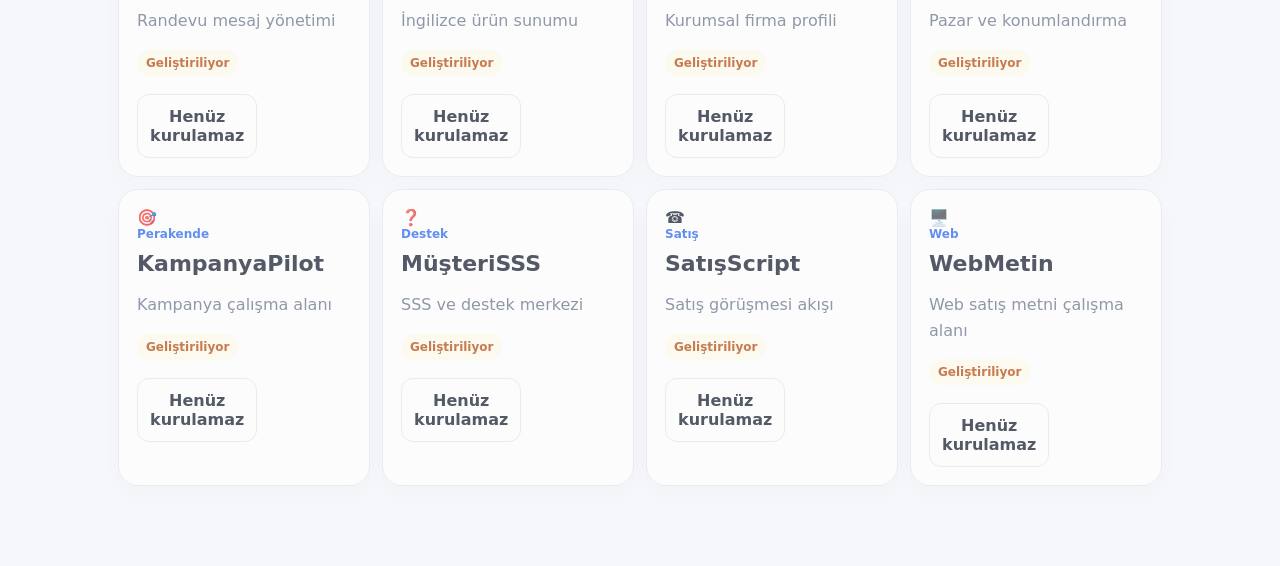
==== commit 504f7333: "Route installs through professional application center" ====
--- a/experiments/index.html
+++ b/experiments/index.html
@@ -1,6 +1,6 @@
 <!doctype html>
 <html lang="tr"><head><meta charset="utf-8"><meta name="viewport" content="width=device-width,initial-scale=1,viewport-fit=cover"><meta name="theme-color" content="#0b2a63"><link rel="manifest" href="manifest.webmanifest"><title>Çözüm Merkezi</title><style>
-:root{--b:#2563eb;--n:#0b2a63;--bg:#f5f7fb;--t:#101828;--m:#667085;--l:#e4e7ec;--g:#067647}*{box-sizing:border-box}body{margin:0;font-family:Inter,system-ui,-apple-system,Segoe UI,Roboto,sans-serif;background:var(--bg);color:var(--t)}button,input{font:inherit}.top{position:sticky;top:0;z-index:20;height:64px;display:flex;align-items:center;justify-content:space-between;padding:0 18px;background:#fffffff2;border-bottom:1px solid var(--l);backdrop-filter:blur(12px)}.brand{font-weight:900;font-size:20px}.wrap{max-width:1080px;margin:auto;padding:28px 18px 80px}.hero{padding:28px;border:1px solid #c7d7fe;border-radius:24px;background:linear-gradient(135deg,#eef4ff,#fff)}h1{font-size:clamp(34px,6vw,56px);margin:0 0 10px;letter-spacing:-.045em}.muted{color:var(--m);line-height:1.6}.status{display:inline-block;font-size:12px;font-weight:900;padding:6px 9px;border-radius:999px;background:#ecfdf3;color:var(--g)}.warn{background:#fffaeb;color:#b54708}.toolbar{display:flex;gap:10px;flex-wrap:wrap;margin:18px 0}.search{flex:1;min-width:220px;padding:13px 14px;border:1px solid var(--l);border-radius:13px}.grid{display:grid;grid-template-columns:repeat(auto-fit,minmax(245px,1fr));gap:12px}.card{display:block;text-decoration:none;color:inherit;background:#fff;border:1px solid var(--l);border-radius:20px;padding:18px;min-height:205px;box-shadow:0 8px 30px #10182808}.card.ready{border-color:#84adff}.card h3{font-size:22px;margin:10px 0}.cat{font-size:12px;color:var(--b);font-weight:900}.go{margin-top:20px;font-weight:900;color:var(--b)}.disabled{opacity:.7}.note{margin:16px 0;padding:13px 15px;border-radius:14px;background:#fff;border:1px solid var(--l)}@media(max-width:600px){.wrap{padding:18px 14px 60px}.hero{padding:22px}.grid{grid-template-columns:1fr}}
-</style></head><body><header class="top"><div class="brand">Çözüm Merkezi</div><span class="status">Gerçek çalışma alanı</span></header><main class="wrap"><section class="hero"><span class="status">Yeni mimari</span><h1>Başlık sayfası değil, çalışan araç.</h1><p class="muted">Her ürün artık kendi URL'sinde, kendi ekranları ve kayıtlı çalışma alanıyla geliştiriliyor. Çalışmayan kabuklar “hazır” gibi gösterilmiyor.</p></section><div class="note"><b>SosyalPaket yeniden yapıldı:</b> 30 günlük plan üretir, takvim oluşturur, içerik düzenler, durum kaydeder, CSV/PDF çıkarır, manuel analiz hesaplar ve ayrı PWA olarak kurulabilir.</div><div class="toolbar"><input id="q" class="search" placeholder="Çözüm ara..." oninput="render()"></div><div id="grid" class="grid"></div></main><script>
-const apps=[['SosyalPaket','Pazarlama','📱','30 günlük sosyal medya planı, takvim, içerik editörü ve analiz','ready','apps/sosyalpaket/'],['TeklifPilot','KOBİ','📄','Profesyonel teklif oluşturma','next'],['MenüPilot','Restoran','🍽️','Menü ve kampanya çalışma alanı','next'],['Emlakİlan','Emlak','🏠','Emlak ilan üretim ve yayın hazırlığı','next'],['CVPilot','Kariyer','🧾','CV ve başvuru çalışma alanı','next'],['EsnafAsistan','Esnaf','💬','Müşteri mesaj ve satış cevapları','next'],['Ürünİlan','E-ticaret','🛍️','Ürün ilan ve satış metni','next'],['GoogleYorum','İşletme','⭐','Yorum cevap yönetimi','next'],['FiyatTeklif','Hizmet','💼','Fiyatlandırma ve paket sunumu','next'],['İçerikTakvim','Pazarlama','🗓️','Aylık içerik takvimi','next'],['KatalogPilot','Üretici','📚','Ürün katalog çalışma alanı','next'],['MüşteriTakip','Satış','👥','Takip ve hatırlatma akışı','next'],['RandevuMetin','Hizmet','⏰','Randevu mesaj yönetimi','next'],['İhracatİlan','İhracat','🌍','İngilizce ürün sunumu','next'],['FirmaProfil','B2B','🏢','Kurumsal firma profili','next'],['PazarAnaliz','Girişim','📊','Pazar ve konumlandırma','next'],['KampanyaPilot','Perakende','🎯','Kampanya çalışma alanı','next'],['MüşteriSSS','Destek','❓','SSS ve destek merkezi','next'],['SatışScript','Satış','☎️','Satış görüşmesi akışı','next'],['WebMetin','Web','🖥️','Web satış metni çalışma alanı','next']];function render(){const s=q.value.toLocaleLowerCase('tr-TR');grid.innerHTML=apps.filter(a=>(a[0]+' '+a[1]+' '+a[3]).toLocaleLowerCase('tr-TR').includes(s)).map(a=>a[4]==='ready'?`<a class="card ready" href="${a[5]}"><div>${a[2]}</div><div class="cat">${a[1]}</div><h3>${a[0]}</h3><p class="muted">${a[3]}</p><span class="status">Çalışıyor</span><div class="go">Uygulamayı aç →</div></a>`:`<div class="card disabled"><div>${a[2]}</div><div class="cat">${a[1]}</div><h3>${a[0]}</h3><p class="muted">${a[3]}</p><span class="status warn">Geliştiriliyor</span><div class="go">Hazır olduğunda açılacak</div></div>`).join('')}render();if('serviceWorker'in navigator)navigator.serviceWorker.register('sw.js',{updateViaCache:'none'}).catch(()=>{});
+:root{--b:#2563eb;--n:#0b2a63;--bg:#f5f7fb;--t:#101828;--m:#667085;--l:#e4e7ec;--g:#067647}*{box-sizing:border-box}body{margin:0;font-family:Inter,system-ui,-apple-system,Segoe UI,Roboto,sans-serif;background:var(--bg);color:var(--t)}button,input{font:inherit}.top{position:sticky;top:0;z-index:20;height:64px;display:flex;align-items:center;justify-content:space-between;padding:0 18px;background:#fffffff2;border-bottom:1px solid var(--l);backdrop-filter:blur(12px)}.brand{font-weight:900;font-size:20px}.wrap{max-width:1080px;margin:auto;padding:28px 18px 80px}.hero{padding:28px;border:1px solid #c7d7fe;border-radius:24px;background:linear-gradient(135deg,#eef4ff,#fff)}h1{font-size:clamp(34px,6vw,56px);margin:0 0 10px;letter-spacing:-.045em}.muted{color:var(--m);line-height:1.6}.status{display:inline-block;font-size:12px;font-weight:900;padding:6px 9px;border-radius:999px;background:#ecfdf3;color:var(--g)}.warn{background:#fffaeb;color:#b54708}.toolbar{display:flex;gap:10px;flex-wrap:wrap;margin:18px 0}.search{flex:1;min-width:220px;padding:13px 14px;border:1px solid var(--l);border-radius:13px}.grid{display:grid;grid-template-columns:repeat(auto-fit,minmax(245px,1fr));gap:12px}.card{background:#fff;border:1px solid var(--l);border-radius:20px;padding:18px;min-height:220px;box-shadow:0 8px 30px #10182808}.card.ready{border-color:#84adff}.card h3{font-size:22px;margin:10px 0}.cat{font-size:12px;color:var(--b);font-weight:900}.disabled{opacity:.7}.note{margin:16px 0;padding:13px 15px;border-radius:14px;background:#fff;border:1px solid var(--l)}.actions{display:grid;grid-template-columns:1fr 1fr;gap:8px;margin-top:18px}.btn{border:0;border-radius:12px;padding:12px;font-weight:900;cursor:pointer}.primary{background:var(--b);color:#fff}.secondary{background:#fff;border:1px solid var(--l);color:var(--t)}.storeBtn{border:0;background:var(--n);color:#fff;border-radius:12px;padding:10px 13px;font-weight:900;cursor:pointer}@media(max-width:600px){.wrap{padding:18px 14px 60px}.hero{padding:22px}.grid{grid-template-columns:1fr}.actions{grid-template-columns:1fr}.top{height:58px}}
+</style></head><body><header class="top"><div class="brand">Çözüm Merkezi</div><button class="storeBtn" onclick="location.href='store/'">Uygulama Merkezi</button></header><main class="wrap"><section class="hero"><span class="status">Güvenli kurulum</span><h1>Çalışan uygulamalar, sade kurulum.</h1><p class="muted">Kullanıma hazır ürünleri açın veya Uygulama Merkezi üzerinden Android, iPhone/iPad, Windows ve macOS için güvenli kurulum akışını kullanın.</p></section><div class="note"><b>Kurulum yöntemi değişti:</b> bilinmeyen APK/EXE dosyası indirme yok. Desteklenen cihazlarda tarayıcı ve işletim sisteminin kendi kurulum penceresi kullanılıyor.</div><div class="toolbar"><input id="q" class="search" placeholder="Çözüm ara..." oninput="render()"><button class="storeBtn" onclick="location.href='store/'">Tüm kurulum seçenekleri</button></div><div id="grid" class="grid"></div></main><script>
+const apps=[['SosyalPaket','Pazarlama','📱','30 günlük sosyal medya planı, takvim, içerik editörü ve analiz','ready','apps/sosyalpaket/'],['TeklifPilot','KOBİ','📄','Profesyonel teklif oluşturma','next'],['MenüPilot','Restoran','🍽️','Menü ve kampanya çalışma alanı','next'],['Emlakİlan','Emlak','🏠','Emlak ilan üretim ve yayın hazırlığı','next'],['CVPilot','Kariyer','🧾','CV ve başvuru çalışma alanı','next'],['EsnafAsistan','Esnaf','💬','Müşteri mesaj ve satış cevapları','next'],['Ürünİlan','E-ticaret','🛍️','Ürün ilan ve satış metni','next'],['GoogleYorum','İşletme','⭐','Yorum cevap yönetimi','next'],['FiyatTeklif','Hizmet','💼','Fiyatlandırma ve paket sunumu','next'],['İçerikTakvim','Pazarlama','🗓️','Aylık içerik takvimi','next'],['KatalogPilot','Üretici','📚','Ürün katalog çalışma alanı','next'],['MüşteriTakip','Satış','👥','Takip ve hatırlatma akışı','next'],['RandevuMetin','Hizmet','⏰','Randevu mesaj yönetimi','next'],['İhracatİlan','İhracat','🌍','İngilizce ürün sunumu','next'],['FirmaProfil','B2B','🏢','Kurumsal firma profili','next'],['PazarAnaliz','Girişim','📊','Pazar ve konumlandırma','next'],['KampanyaPilot','Perakende','🎯','Kampanya çalışma alanı','next'],['MüşteriSSS','Destek','❓','SSS ve destek merkezi','next'],['SatışScript','Satış','☎️','Satış görüşmesi akışı','next'],['WebMetin','Web','🖥️','Web satış metni çalışma alanı','next']];function render(){const s=q.value.toLocaleLowerCase('tr-TR');grid.innerHTML=apps.filter(a=>(a[0]+' '+a[1]+' '+a[3]).toLocaleLowerCase('tr-TR').includes(s)).map(a=>a[4]==='ready'?`<article class="card ready"><div>${a[2]}</div><div class="cat">${a[1]}</div><h3>${a[0]}</h3><p class="muted">${a[3]}</p><span class="status">Çalışıyor</span><div class="actions"><button class="btn secondary" onclick="location.href='${a[5]}'">Aç</button><button class="btn primary" onclick="location.href='${a[5]}install.html'">Güvenli kur</button></div></article>`:`<div class="card disabled"><div>${a[2]}</div><div class="cat">${a[1]}</div><h3>${a[0]}</h3><p class="muted">${a[3]}</p><span class="status warn">Geliştiriliyor</span><div class="actions"><button class="btn secondary" disabled>Henüz kurulamaz</button></div></div>`).join('')}render();if('serviceWorker'in navigator)navigator.serviceWorker.register('sw.js',{updateViaCache:'none'}).catch(()=>{});
 </script></body></html>
